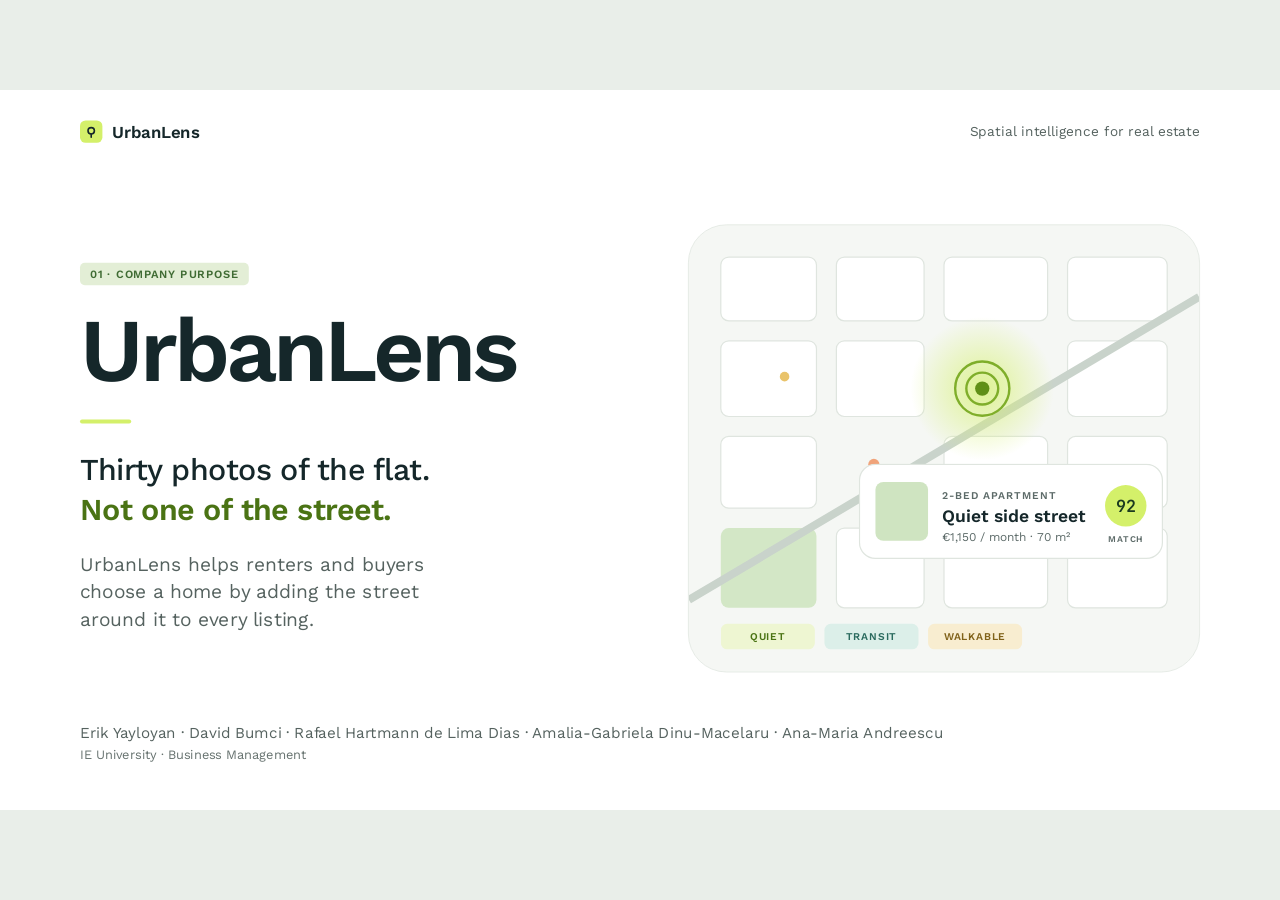
==== index.html @ 5e342815 "Deck: closing sequence with the live app, talk progress bar" ====
<!doctype html>
<html lang="en">
<head>
  <meta charset="utf-8">
  <meta name="viewport" content="width=device-width, initial-scale=1">
  <title>UrbanLens · Pitch</title>
  <link rel="icon" href="data:image/svg+xml,%3Csvg xmlns='http://www.w3.org/2000/svg' viewBox='0 0 32 32'%3E%3Crect width='32' height='32' rx='8' fill='%23d4f06a'/%3E%3Ccircle cx='16' cy='14' r='6' fill='none' stroke='%2315272a' stroke-width='3'/%3E%3Cpath d='M16 20v6' stroke='%2315272a' stroke-width='3' stroke-linecap='round'/%3E%3C/svg%3E">
  <script type="module" crossorigin src="./assets/index-aOFlEv3Q.js"></script>
  <link rel="stylesheet" crossorigin href="./assets/index-DGzycLU5.css">
</head>
<body>
<main class="viewport">
<div class="stage" id="stage">
  <div class="chrome top"><span class="brand"><span class="brand-mark"><svg viewBox="0 0 16 16"><circle cx="8" cy="7" r="4" fill="none" stroke="#15272a" stroke-width="2"/><path d="M8 11v4" stroke="#15272a" stroke-width="2" stroke-linecap="round"/></svg></span>UrbanLens</span><span>Spatial intelligence for real estate</span></div>
  <div class="chrome bottom"><span>UrbanLens · Find the home. Master the neighbourhood.</span><span class="chrome-right"><span id="talk-clock"></span><span id="slide-count"></span></span></div>
  <div class="talk-bar" aria-hidden="true"><i class="talk-fill"></i><i class="talk-plan"></i></div>

<section class="slide s-cover" data-title="Cover and hook" data-speaker="DAVID" data-seconds="20" data-notes="DAVID: When you look for a flat in Madrid, you see thirty photos of the living room. You see the square metres and the price. What you don't see is the street: the bar downstairs that's open until three, the avenue under your bedroom window, the ten-minute walk to a metro that the listing calls 'well connected'. You find out after you sign. We're UrbanLens: we help renters and buyers choose a home by adding the street around it to every listing.">
  <div>
    <span class="tag reveal">01 · Company purpose</span>
    <h1 class="reveal">UrbanLens</h1>
    <div class="bar reveal"></div>
    <p class="hook reveal">Thirty photos of the flat.<br><b>Not one of the street.</b></p>
    <p class="purpose reveal">UrbanLens helps renters and buyers choose a home by adding the street around it to every listing.</p>
  </div>
  <figure class="cover-art reveal" aria-label="Illustration: a map with a matched flat">
    <svg viewBox="0 0 640 560">
      <defs><radialGradient id="glow"><stop offset="0" stop-color="#d4f06a" stop-opacity=".7"/><stop offset="1" stop-color="#d4f06a" stop-opacity="0"/></radialGradient></defs>
      <g fill="#ffffff" stroke="#dfe5df" stroke-width="1.5">
        <rect x="40" y="40" width="120" height="80" rx="10"/><rect x="185" y="40" width="110" height="80" rx="10"/><rect x="320" y="40" width="130" height="80" rx="10"/><rect x="475" y="40" width="125" height="80" rx="10"/>
        <rect x="40" y="145" width="120" height="95" rx="10"/><rect x="185" y="145" width="110" height="95" rx="10"/><rect x="475" y="145" width="125" height="95" rx="10"/>
        <rect x="40" y="265" width="120" height="90" rx="10"/><rect x="320" y="265" width="130" height="90" rx="10"/><rect x="475" y="265" width="125" height="90" rx="10"/>
        <rect x="185" y="380" width="110" height="100" rx="10"/><rect x="320" y="380" width="130" height="100" rx="10"/><rect x="475" y="380" width="125" height="100" rx="10"/>
      </g>
      <rect x="40" y="380" width="120" height="100" rx="10" fill="#d3e7c6"/>
      <path d="M0 470 L640 90" stroke="#c9d3cb" stroke-width="10"/>
      <circle cx="368" cy="205" r="90" fill="url(#glow)"/>
      <circle cx="368" cy="205" r="34" fill="none" stroke="#7fae2a" stroke-width="3"/>
      <circle cx="368" cy="205" r="20" fill="none" stroke="#7fae2a" stroke-width="3"/>
      <circle cx="368" cy="205" r="9" fill="#5f8f17"/>
      <circle cx="232" cy="300" r="7" fill="#f0a37a"/><circle cx="560" cy="330" r="7" fill="#69b3a5"/><circle cx="120" cy="190" r="6" fill="#e9c36a"/>
      <g transform="translate(214 300)">
        <rect width="380" height="118" rx="20" fill="#ffffff" stroke="#dfe5df" stroke-width="1.5"/>
        <rect x="20" y="22" width="66" height="74" rx="10" fill="#cfe4c1"/>
        <text x="104" y="44" font-size="13" font-weight="600" letter-spacing="1.2" fill="#5d6b69" font-family="Work Sans">2-BED APARTMENT</text>
        <text x="104" y="72" font-size="22" font-weight="600" fill="#15272a" font-family="Work Sans">Quiet side street</text>
        <text x="104" y="96" font-size="15" fill="#5d6b69" font-family="Work Sans">€1,150 / month · 70 m²</text>
        <circle cx="334" cy="52" r="26" fill="#d4f06a"/><text x="334" y="60" text-anchor="middle" font-size="21" font-weight="700" fill="#1b3a1f" font-family="JetBrains Mono">92</text>
        <text x="334" y="98" text-anchor="middle" font-size="11" font-weight="600" letter-spacing="1" fill="#5d6b69" font-family="Work Sans">MATCH</text>
      </g>
      <g font-family="Work Sans" font-size="13" font-weight="600" letter-spacing="1">
        <rect x="40" y="500" width="118" height="32" rx="8" fill="#eef6d2"/><text x="99" y="521" text-anchor="middle" fill="#4a7314">QUIET</text>
        <rect x="170" y="500" width="118" height="32" rx="8" fill="#dcefe9"/><text x="229" y="521" text-anchor="middle" fill="#2a6a5e">TRANSIT</text>
        <rect x="300" y="500" width="118" height="32" rx="8" fill="#f8edd0"/><text x="359" y="521" text-anchor="middle" fill="#80621a">WALKABLE</text>
      </g>
    </svg>
  </figure>
  <p class="team-line">Erik Yayloyan · David Bumci · Rafael Hartmann de Lima Dias · Amalia-Gabriela Dinu-Macelaru · Ana-Maria Andreescu<span>IE University · Business Management</span></p>
</section>

<section class="slide s-problem" data-title="Problem" data-speaker="AMALIA" data-seconds="40" data-notes="AMALIA: Portals like Idealista made the flat searchable: price, square metres, photos, floor plan. But the street around it is still a blind spot. How loud is it at night? How much traffic under the window? How does it feel walking home at eleven? How far is the metro really? Today people find out with ten open tabs, Google Maps, forums, or by going back at night. Most find out after they sign. And it is a real problem: almost one person in four in Spain says noise from neighbours or the street is a problem at home, well above the EU average.">
  <header>
    <p class="eyebrow">02 · Problem</p>
    <h2>Portals show the flat. Not the street.</h2>
  </header>
  <div class="split">
    <div class="listing-card reveal">
      <span class="tag">What the listing tells you</span>
      <ul class="ticks"><li>Price and square metres</li><li>Bedrooms and floor plan</li><li>Thirty photos of the inside</li></ul>
      <p class="foot">Easy to compare, flat by flat.</p>
    </div>
    <div class="listing-card unknown reveal">
      <span class="tag peach">What you find out after signing</span>
      <ul class="ticks"><li>How loud the street is at night</li><li>The traffic under your window</li><li>How it feels walking home late</li><li>The real walk to the metro</li></ul>
      <p class="foot">Today: ten open tabs, forums, and going back at night.</p>
    </div>
  </div>
  <p class="noise-strip reveal"><b>23.6%</b> of people in Spain say noise from neighbours or the street is a problem at home. EU average: 18.1%. <cite>Eurostat, 2023.</cite></p>
</section>

<section class="slide s-demo" data-title="Product demo" data-speaker="DAVID" data-seconds="60" data-notes="DAVID: Here's UrbanLens. Same search everyone does: Madrid, two bedrooms, under 1,200 euros. Five flats, same neighbourhood, almost the same price. On a normal portal, they look the same. Now I tell it what matters to me. [Press 1, Quiet street.] The noise map appears: the flat above the avenue drops to the bottom, the side street goes up. [Press 3, Near the metro.] Now I also want the metro: the rings show a short walk to each station, and the courtyard flat next to the metro takes first place. Every person gets a different top flat, because every person lives differently. [Press R to reset if asked again.] These are sample flats to show the idea; the real version uses each city's open data. Who is it for? A student arriving from abroad who can't visit at night, a couple who wants quiet, a family who needs a school and a park nearby.">
  <header>
    <p class="eyebrow">03 · Solution</p>
    <h2>Same neighbourhood, same price. Very different nights.</h2>
    <p class="lede">A web app, and a layer on agency listings. Tell it what matters to you: the ranking and the map change with you.</p>
  </header>
  <div class="demo-app" aria-label="Interactive demo"></div>
  <p class="demo-note">Concept demo with sample flats. Keys 1 to 4: priorities · R: reset</p>
</section>

<section class="slide s-big" data-title="Why now" data-speaker="RAFAEL" data-seconds="35" data-notes="RAFAEL: Why now? Home search moved from newspaper ads to online portals around 2000; in 2020 portal maps started showing building data. The next step is the street. Because the data already exists, it's just not on the listing. Madrid publishes a noise map for every building facade and has more than 7,000 traffic sensors updating every five minutes. Barcelona has its own facade noise map. And it matters: in Madrid, one resident in ten lives above the legal night limit for traffic noise, and that goes from 1% in one district to almost 20% in another. Same city, very different nights. Meanwhile, rents keep going up, so a wrong choice costs more every year.">
  <header>
    <p class="eyebrow">04 · Why now</p>
    <h2>The cities already publish the data. Nobody puts it on the listing.</h2>
  </header>
  <div class="bignums" style="--cols:3">
    <div class="bignum reveal"><strong>7,360</strong><p>traffic sensors in Madrid, updated every 5 minutes. Both cities publish noise maps building by building.</p><cite>Madrid and Barcelona open data portals.</cite></div>
    <div class="bignum reveal"><strong>1% → 20%</strong><p>of residents above the legal night limit for traffic noise, depending on the Madrid district.</p><cite>Madrid strategic noise map 2021: Vicálvaro 1%, Arganzuela 19.6%.</cite></div>
    <div class="bignum reveal"><strong>+5.1%</strong><p>Madrid asking rents in one year, now €23.3 per m² a month.</p><cite>Idealista price index, Aug 2026, via Que.es.</cite></div>
  </div>
  <p class="history reveal"><span><b>2000</b> Classified ads move online: Idealista is born.</span><span><b>2020</b> Portal maps add building data from the land registry.</span><span class="now"><b>Today</b> Cities publish noise and traffic street by street.</span></p>
  <p class="closing-line reveal">Same city, very different nights. <b>And every wrong choice costs more.</b></p>
</section>

<section class="slide s-big" data-title="Who it's for" data-speaker="AMALIA" data-seconds="35" data-notes="AMALIA: Who is it for? Anyone choosing a street they don't know. In the Madrid and Barcelona regions, more than a million households rent. About 155,000 homes are bought there every year. And the people who need us most are newcomers: in 2024 the two cities gained about 121,000 people from abroad, and more than 74,000 foreign students study in the two regions. They can't go back at night to listen to the street. We start with them. [If asked: the rented homes are from the 2021 census; Barcelona's own 2024 survey says 43.6% of its households rent, so the census is the low end.]">
  <header>
    <p class="eyebrow">05 · Market size · the customer</p>
    <h2>Anyone choosing a street they don't know.</h2>
  </header>
  <div class="bignums" style="--cols:3">
    <div class="bignum reveal"><strong>1.05M</strong><p>households rent in the Madrid and Barcelona regions.</p><cite>INE, Census 2021. Our sum of the two provinces.</cite></div>
    <div class="bignum reveal"><strong>155,600</strong><p>homes bought there every year.</p><cite>INE, home sales 2025. Our sum of the two provinces.</cite></div>
    <div class="bignum reveal"><strong>+121,000</strong><p>people arrived from abroad in Madrid and Barcelona cities in 2024, net.</p><cite>INE, Migration statistics 2024.</cite></div>
  </div>
  <p class="closing-line reveal">First users: <b>newcomers and international students</b>, who can't visit the street at night.</p>
</section>

<section class="slide s-market" data-title="Market" data-speaker="ANA-MARIA" data-seconds="45" data-notes="ANA-MARIA: The market. In Spain, about 1.15 million households choose a home every year: around 714,000 purchases, plus about 440,000 new rentals by our estimate. Add the 60,000 real estate firms, and the total market is about 47 million euros a year. Our serviceable market is the Madrid and Barcelona regions, where the data is ready: about 16 million euros. Our year-three target is about one million euros, roughly 2% of the Spanish market. And the price: a Move Pass costs 9.99 once, less than 1% of one month's rent. [If asked how we got the rentals: Barcelona registers about 30,700 new rental contracts a year for 208,000 renting households, so about 15% of renters move each year; we apply that rate to Spain. Calculation on the backup slide.]">
  <header>
    <p class="eyebrow">05 · Market size</p>
    <h2>1.15 million households choose a home in Spain every year.</h2>
  </header>
  <div class="funnel">
    <div class="ring-card reveal"><span class="k tam">TAM · Spain</span><strong>€47M</strong><p>1.15M home choices a year at €9.99, plus 60,683 real estate firms at €49 a month.</p></div>
    <div class="ring-card reveal"><span class="k sam">SAM · Madrid + Barcelona</span><strong>€16M</strong><p>310,000 home choices a year and 21,000 firms, where the open data is ready.</p></div>
    <div class="ring-card reveal"><span class="k som">SOM · Year 3</span><strong>€1.07M</strong><p>Our plan: 40,000 passes, 900 agencies, 12 data clients. About 2% of TAM.</p></div>
  </div>
  <div class="price-strip reveal"><span>Move Pass <b>€9.99 once</b></span><span>Average new rent in Barcelona <b>€1,087 a month</b></span><span>Under <b>1% of one month's rent</b></span></div>
  <cite class="reveal">INE home sales 2025 and Census 2021; INE firms 2025 (upper bound: includes property managers); Barcelona Housing Observatory 2025. Rentals and all sizes: our estimate, see backup.</cite>
</section>

<section class="slide s-compete" data-title="Competition" data-speaker="ERIK" data-seconds="40" data-notes="ERIK: Who else does this? Spanish portals like Idealista and Fotocasa are excellent at listings, and Idealista made 346 million euros in revenue last year. But we found no Spanish portal that shows noise or safety for a listing. The closest company is Local Logic in Canada: it raised 19 million dollars to sell location scores to brokers, in North America only. Walk Score does walking and transit, in the US. So the idea is proven, investors pay for it, and nobody does it in Spain or for the renter directly. [If asked: 'Not found' means we searched in October 2026 and found no evidence. Before presenting, screenshot two or three live Idealista and Fotocasa listings to confirm.]">
  <header>
    <p class="eyebrow">06 · Competition</p>
    <h2>Proven abroad. Missing in Spain.</h2>
  </header>
  <div class="pos-card reveal">
    <span class="tag">Positioning</span>
    <h3>The street layer for Spanish home search.</h3>
    <p>Local Logic raised $19M to sell location scores in North America, business to business only. Nobody does it in Spain, or for the renter directly.</p>
    <cite>Local Logic Series B, Aug 2023.</cite>
  </div>
  <div class="reveal"><table class="cmp">
    <thead><tr><th></th><th>Idealista · Fotocasa</th><th>Local Logic</th><th>Walk Score</th><th>UrbanLens</th></tr></thead>
    <tbody>
      <tr><td>Listings in Spain</td><td class="yes">Yes</td><td class="no">No</td><td class="no">No</td><td class="part">Via partners</td></tr>
      <tr><td>Location score per listing</td><td class="no">Not found</td><td class="yes">US · Canada</td><td class="part">Walk, transit · US</td><td class="yes">Yes</td></tr>
      <tr><td>Noise maps and safety data</td><td class="no">Not found</td><td class="no">Not found</td><td class="no">No</td><td class="yes">Yes · safety by district</td></tr>
      <tr><td>Who pays</td><td>Agencies, sellers</td><td>Brokers, portals</td><td>Redfin (owner)</td><td>Renters, agencies, data</td></tr>
      <tr class="us"><td>Your own priorities</td><td class="no">Not found</td><td class="no">Not found</td><td class="no">No</td><td class="yes">Yes</td></tr>
    </tbody>
  </table><cite>“Not found”: we searched in Oct 2026 and found no evidence. Walk Score: owned by Redfin since 2014.</cite></div>
</section>

<section class="slide s-moat" data-title="Why it's hard to copy" data-speaker="ERIK" data-seconds="35" data-notes="ERIK: The obvious question: why can't Idealista just add this? Three reasons it's harder than it looks. One, the data work: every city publishes in a different format, at a different level, with different dates. Cleaning it into one comparable map is slow, boring work, and that is exactly what we do. Two, the score learns: every flat a user saves or rejects tells us which streets people really prefer, and a new competitor starts with none of that. Three, if a portal wants it, we'd rather be the layer they license than the feature they copy. Integration is part of our plan, not a threat.">
  <header>
    <p class="eyebrow">06 · Competition · our advantage</p>
    <h2>The map is easy to draw. The data behind it is not.</h2>
  </header>
  <div class="moat">
    <div class="reveal"><span class="num">01</span><h3>The data work</h3><p>Each city publishes in its own format, scale and date. We turn it into one comparable street map, and keep it up to date.</p></div>
    <div class="reveal"><span class="num">02</span><h3>A score that learns</h3><p>Every flat a user saves or rejects shows which streets people really prefer. A newcomer starts from zero.</p></div>
    <div class="reveal"><span class="num">03</span><h3>Partner, not feature</h3><p>Portals and agencies can license the layer instead of building it. Integration is part of the plan.</p></div>
  </div>
</section>

<section class="slide s-how" data-title="How the score works" data-speaker="RAFAEL" data-seconds="50" data-notes="RAFAEL: How does the score work? Four steps. One: we collect public data the cities already publish: noise maps, traffic counts, transit stops, safety statistics. Two: we clean it and put everything on the same map, street by street. Three: each signal becomes a score from 0 to 100, compared with the rest of the city. Four: your priorities set the weights. If quiet matters most to you, noise counts three times more. One honest limit: safety data in Spain is mostly published by district, not by street, so we show it at that level and say so on the screen.">
  <header>
    <p class="eyebrow">07 · Product · how the score works</p>
    <h2>Public data in, one personal score out.</h2>
  </header>
  <div class="pipeline">
    <div class="step reveal"><span class="n">01 · Collect</span><h3>City open data</h3><p>Noise maps, traffic counts, transit stops, safety statistics, shops and parks.</p></div>
    <div class="step reveal"><span class="n">02 · Clean</span><h3>One map</h3><p>Every source placed on the same street grid, with its date and coverage.</p></div>
    <div class="step reveal"><span class="n">03 · Score</span><h3>0 to 100 per signal</h3><p>Each street compared with the rest of the city: quiet, safe, transit, walkable.</p></div>
    <div class="step reveal"><span class="n">04 · Match</span><h3>Your weights</h3><p>Your priorities count three times more. Same flat, different score for different people.</p></div>
  </div>
  <p class="honest reveal">Honest limit: Spanish safety data is mostly published by district, not by street. We show it at that level, and every layer shows its source and date.</p>
</section>

<section class="slide s-roadmap" data-title="Product line-up and roadmap" data-speaker="ERIK" data-seconds="35" data-notes="ERIK: What we sell, and when. Free search with a basic score for everyone. The Move Pass for people who want every layer. A badge and report for agencies, and data dashboards for institutions. We start with a web app in Madrid and Barcelona; the mobile app and the ten largest Spanish cities come in year two; Lisbon and Milan in year three. Our intellectual property is the city data pipeline and the scoring method, which we keep as trade secrets. We are not claiming a patent.">
  <header>
    <p class="eyebrow">07 · Product · line-up and roadmap</p>
    <h2>Web app first. Mobile after the pilot.</h2>
  </header>
  <div class="lineup">
    <div class="reveal"><span class="tag">Free</span><h3>Search + basic score</h3></div>
    <div class="reveal"><span class="tag">Move Pass</span><h3>Every layer, alerts, street report</h3></div>
    <div class="reveal"><span class="tag teal">Agencies</span><h3>Street badge + client report</h3></div>
    <div class="reveal"><span class="tag peach">Institutions</span><h3>Demand data dashboards</h3></div>
  </div>
  <div class="milestones roadmap">
    <div class="milestone reveal"><span class="yr" style="background:var(--lime)">Y1</span><div><b>Web app · Madrid and Barcelona</b><span>Pilot with students, newcomers and 30 agencies.</span></div></div>
    <div class="milestone reveal"><span class="yr" style="background:var(--teal)">Y2</span><div><b>Mobile app · 10 largest Spanish cities</b><span>Same data pipeline, new city connectors.</span></div></div>
    <div class="milestone reveal"><span class="yr" style="background:var(--peach)">Y3</span><div><b>Lisbon and Milan</b><span>First cities outside Spain.</span></div></div>
  </div>
  <p class="honest reveal">Intellectual property: the city data pipeline and the scoring method, kept as trade secrets. No patent claimed.</p>
</section>

<section class="slide s-model" data-title="Business model" data-speaker="ANA-MARIA" data-seconds="45" data-notes="ANA-MARIA: How we make money: three paths on one data foundation. Renters and buyers use the app for free; the Move Pass, 9.99 once, unlocks every layer, alerts and a street report for three months. Agencies pay 49 euros a month to show our street badge on their listings: it helps them sell the area, and it's small next to what they already pay portals. And planners, retailers or insurers can license anonymous data on where people want to live. These prices are our hypotheses: we test them in the pilot. We sell directly online, through universities and expat services, and through agency partnerships. If an agency stays two years, it is worth about 1,200 euros to us. To be clear: no customer is signed yet. [Stakeholders if asked: users, agencies, the cities that publish the data, portals as possible partners, and data buyers.]">
  <header>
    <p class="eyebrow">08 · Business model</p>
    <h2>Free for users. Three ways to pay.</h2>
  </header>
  <div class="streams">
    <div class="stream reveal"><span class="tag">Renters and buyers</span><div class="price">€9.99 <small>once</small></div><p>Move Pass: every layer, alerts and a street report for 90 days. The basic score stays free.</p><div class="ref">Under 1% of one month's rent (Barcelona average €1,087).</div></div>
    <div class="stream reveal"><span class="tag teal">Estate agencies</span><div class="price">€49 <small>a month</small></div><p>Street badge on their listings and a shareable neighbourhood report for clients.</p><div class="ref">Small next to portal plans, estimated at €200 to €500 a month.</div></div>
    <div class="stream reveal"><span class="tag peach">Planners · retail · insurers</span><div class="price">€12k <small>a year</small></div><p>Anonymous, aggregated data on which streets people search for and avoid.</p><div class="ref">Local Logic built a $19M company on business clients.</div></div>
  </div>
  <div class="facts3 reveal">
    <div><span>Sales and distribution</span><p>Direct online · universities and expat services · agency partnerships</p></div>
    <div><span>Average account <i class="label-est">estimate</i></span><p>Agency: €49 × 24 months ≈ <b>€1,176</b> lifetime value</p></div>
    <div><span>Customers today</span><p>None signed yet. Pilot conversations start in year 1.</p></div>
  </div>
  <cite class="reveal">Prices are hypotheses to test in the pilot. Portal plans: industry estimate, Idealista does not publish prices. Rental agency fees are paid by the landlord since the 2023 Housing Law.</cite>
</section>

<section class="slide s-team" data-title="Team" data-speaker="AMALIA" data-seconds="20" data-notes="AMALIA: We're five, and each of us owns one part of the product: technology, product, data, user research and growth. Big decisions we take together.">
  <header>
    <p class="eyebrow">09 · Team</p>
    <h2>Five people. One part each.</h2>
  </header>
  <div class="team">
    <div class="person reveal"><span class="avatar" style="background:#d9eee9">EY</span><span class="role">Technology</span><b>Erik Yayloyan</b><p>Architecture, platform and data integrations.</p></div>
    <div class="person reveal"><span class="avatar" style="background:#e3eed6">DB</span><span class="role">Product</span><b>David Bumci</b><p>Product priorities, search and listing features.</p></div>
    <div class="person reveal"><span class="avatar" style="background:#fbe4d8">RH</span><span class="role">Data &amp; maps</span><b>Rafael Hartmann de Lima Dias</b><p>Map layers, data quality and the match score.</p></div>
    <div class="person reveal"><span class="avatar" style="background:#f8edd0">AD</span><span class="role">User research</span><b>Amalia-Gabriela Dinu-Macelaru</b><p>Renter interviews, search filters and testing.</p></div>
    <div class="person reveal"><span class="avatar" style="background:#e7e3f6">AA</span><span class="role">Growth</span><b>Ana-Maria Andreescu</b><p>Launch, agencies, universities and expat partners.</p></div>
  </div>
</section>

<section class="slide s-plan" data-title="Financials and ask" data-speaker="RAFAEL" data-seconds="45" data-notes="RAFAEL: The financials. Every number here is our plan, not a result. We lose money for two years and get close to break-even in year three, at about one million euros of revenue. To start, we're raising 300,000 euros: that covers the pilot year and most of year two, about 22 months. Cash goes below zero at the end of year two, so we raise a seed round during year two, once the pilot shows people use the score and agencies pay. Half the money goes to the product and the data, 30% to the pilot. [If asked about costs: founders unpaid in year one, one contract developer, data and hosting, pilot marketing, legal and GDPR. Backup slide.]">
  <header>
    <p class="eyebrow">10 · Financials</p>
    <h2>Close to break-even in year 3.</h2>
  </header>
  <table class="fin reveal">
    <thead><tr><th>Our plan <span class="label-est">estimate</span></th><th>Year 1</th><th>Year 2</th><th>Year 3</th></tr></thead>
    <tbody>
      <tr><td>Monthly users</td><td>50k</td><td>250k</td><td>600k</td></tr>
      <tr><td>Revenue</td><td>€41k</td><td>€386k</td><td>€1.07M</td></tr>
      <tr><td>Costs</td><td>€150k</td><td>€600k</td><td>€1.1M</td></tr>
      <tr class="total"><td>Net (P&amp;L)</td><td>−€109k</td><td>−€214k</td><td>−€27k</td></tr>
      <tr><td>Cash at year end</td><td>€191k</td><td class="neg">−€23k</td><td class="neg">−€50k</td></tr>
    </tbody>
  </table>
  <div class="funds reveal">
    <p class="funds-title">Use of the €300k</p>
    <div class="fund"><span>Product and data</span><i style="--w:.5"></i><b>50%</b></div>
    <div class="fund"><span>Pilot with universities and agencies</span><i style="--w:.3"></i><b>30%</b></div>
    <div class="fund"><span>Legal and operations</span><i style="--w:.1"></i><b>10%</b></div>
    <div class="fund"><span>Buffer</span><i style="--w:.1"></i><b>10%</b></div>
  </div>
  <div class="ask reveal"><strong>€300k</strong><p><b>Pre-seed: about 22 months of runway at plan.</b> We raise the seed round around month 15 to 18, once the pilot proves usage and agency payments, before cash runs out late in year 2.</p></div>
</section>

<section class="slide s-close" data-title="Close" data-speaker="DAVID" data-seconds="20" data-notes="DAVID: Today, people choose a flat by asking: where is it, and how much? We want them to ask: where do I actually want to live? UrbanLens: find the home, master the neighbourhood. One question for you: when you last moved, would you have paid ten euros to know the street before you signed? Thank you. [Next slide: the closing sequence plays the app on a loop with a QR code for the questions.]">
  <div>
    <p class="eyebrow reveal">UrbanLens · Find the home. Master the neighbourhood.</p>
    <h2 class="reveal">From “where is the flat?” to <span>“where do I want to live?”</span></h2>
    <p class="question reveal">Our question for you: the last time you moved, <b>would you have paid €10 to know the street before you signed?</b></p>
  </div>
</section>

<section class="slide s-app s-closing" data-title="Closing: the app, live" data-speaker="ALL" data-seconds="0" data-notes="Closing sequence. Leave this slide on during the questions: the phone plays the app tour on a loop and the QR code lets the room try it. Tap the phone to take control. Backup slides follow (arrow right) if a question needs them.">
  <div class="app-copy">
    <p class="eyebrow">Thank you</p>
    <h2>Questions? Try it while we talk.</h2>
    <ol class="app-steps">
      <li data-step="0"><b>Search</b><span>Same filters as any portal.</span></li>
      <li data-step="1"><b>How you live</b><span>A profile or your own priorities.</span></li>
      <li data-step="2"><b>Your ranking</b><span>Map and list re-rank as you choose.</span></li>
      <li data-step="3"><b>Street report</b><span>Noise, safety, metro, shops, with sources.</span></li>
      <li data-step="4"><b>Move Pass</b><span>Every layer, €9.99 once.</span></li>
    </ol>
  </div>
  <div class="app-device" aria-label="UrbanLens app in a phone browser">
    <div class="app-bar"><svg class="app-lock" width="12" height="12" viewBox="0 0 24 24" aria-hidden="true"><rect x="5" y="10" width="14" height="11" rx="2" fill="#3d4b49"/><path d="M8 10V7a4 4 0 0 1 8 0v3" stroke="#3d4b49" stroke-width="2.4" fill="none"/></svg>rafh685.github.io/urbanlens-pitch/app</div>
    <iframe class="app-frame" title="UrbanLens app" src="./app/?embed" loading="eager"></iframe>
    <div class="app-tabs"><span></span></div>
  </div>
  <aside class="try-card">
    <svg class="qr" viewBox="0 0 33 33" shape-rendering="crispEdges" aria-label="QR code to the UrbanLens app"><path d="M0 0h1v1h-1zM1 0h1v1h-1zM2 0h1v1h-1zM3 0h1v1h-1zM4 0h1v1h-1zM5 0h1v1h-1zM6 0h1v1h-1zM8 0h1v1h-1zM9 0h1v1h-1zM10 0h1v1h-1zM11 0h1v1h-1zM14 0h1v1h-1zM15 0h1v1h-1zM16 0h1v1h-1zM17 0h1v1h-1zM18 0h1v1h-1zM22 0h1v1h-1zM23 0h1v1h-1zM24 0h1v1h-1zM26 0h1v1h-1zM27 0h1v1h-1zM28 0h1v1h-1zM29 0h1v1h-1zM30 0h1v1h-1zM31 0h1v1h-1zM32 0h1v1h-1zM0 1h1v1h-1zM6 1h1v1h-1zM17 1h1v1h-1zM19 1h1v1h-1zM24 1h1v1h-1zM26 1h1v1h-1zM32 1h1v1h-1zM0 2h1v1h-1zM2 2h1v1h-1zM3 2h1v1h-1zM4 2h1v1h-1zM6 2h1v1h-1zM10 2h1v1h-1zM11 2h1v1h-1zM13 2h1v1h-1zM16 2h1v1h-1zM20 2h1v1h-1zM21 2h1v1h-1zM22 2h1v1h-1zM24 2h1v1h-1zM26 2h1v1h-1zM28 2h1v1h-1zM29 2h1v1h-1zM30 2h1v1h-1zM32 2h1v1h-1zM0 3h1v1h-1zM2 3h1v1h-1zM3 3h1v1h-1zM4 3h1v1h-1zM6 3h1v1h-1zM8 3h1v1h-1zM9 3h1v1h-1zM12 3h1v1h-1zM14 3h1v1h-1zM15 3h1v1h-1zM17 3h1v1h-1zM18 3h1v1h-1zM20 3h1v1h-1zM22 3h1v1h-1zM23 3h1v1h-1zM24 3h1v1h-1zM26 3h1v1h-1zM28 3h1v1h-1zM29 3h1v1h-1zM30 3h1v1h-1zM32 3h1v1h-1zM0 4h1v1h-1zM2 4h1v1h-1zM3 4h1v1h-1zM4 4h1v1h-1zM6 4h1v1h-1zM8 4h1v1h-1zM9 4h1v1h-1zM13 4h1v1h-1zM14 4h1v1h-1zM18 4h1v1h-1zM19 4h1v1h-1zM20 4h1v1h-1zM21 4h1v1h-1zM23 4h1v1h-1zM26 4h1v1h-1zM28 4h1v1h-1zM29 4h1v1h-1zM30 4h1v1h-1zM32 4h1v1h-1zM0 5h1v1h-1zM6 5h1v1h-1zM8 5h1v1h-1zM9 5h1v1h-1zM11 5h1v1h-1zM13 5h1v1h-1zM14 5h1v1h-1zM16 5h1v1h-1zM17 5h1v1h-1zM18 5h1v1h-1zM19 5h1v1h-1zM24 5h1v1h-1zM26 5h1v1h-1zM32 5h1v1h-1zM0 6h1v1h-1zM1 6h1v1h-1zM2 6h1v1h-1zM3 6h1v1h-1zM4 6h1v1h-1zM5 6h1v1h-1zM6 6h1v1h-1zM8 6h1v1h-1zM10 6h1v1h-1zM12 6h1v1h-1zM14 6h1v1h-1zM16 6h1v1h-1zM18 6h1v1h-1zM20 6h1v1h-1zM22 6h1v1h-1zM24 6h1v1h-1zM26 6h1v1h-1zM27 6h1v1h-1zM28 6h1v1h-1zM29 6h1v1h-1zM30 6h1v1h-1zM31 6h1v1h-1zM32 6h1v1h-1zM8 7h1v1h-1zM9 7h1v1h-1zM10 7h1v1h-1zM12 7h1v1h-1zM14 7h1v1h-1zM15 7h1v1h-1zM16 7h1v1h-1zM17 7h1v1h-1zM21 7h1v1h-1zM22 7h1v1h-1zM23 7h1v1h-1zM0 8h1v1h-1zM4 8h1v1h-1zM6 8h1v1h-1zM7 8h1v1h-1zM8 8h1v1h-1zM9 8h1v1h-1zM12 8h1v1h-1zM17 8h1v1h-1zM18 8h1v1h-1zM19 8h1v1h-1zM21 8h1v1h-1zM25 8h1v1h-1zM26 8h1v1h-1zM27 8h1v1h-1zM28 8h1v1h-1zM29 8h1v1h-1zM32 8h1v1h-1zM0 9h1v1h-1zM4 9h1v1h-1zM5 9h1v1h-1zM7 9h1v1h-1zM12 9h1v1h-1zM13 9h1v1h-1zM14 9h1v1h-1zM15 9h1v1h-1zM16 9h1v1h-1zM18 9h1v1h-1zM21 9h1v1h-1zM22 9h1v1h-1zM23 9h1v1h-1zM24 9h1v1h-1zM25 9h1v1h-1zM29 9h1v1h-1zM30 9h1v1h-1zM31 9h1v1h-1zM2 10h1v1h-1zM3 10h1v1h-1zM5 10h1v1h-1zM6 10h1v1h-1zM8 10h1v1h-1zM10 10h1v1h-1zM15 10h1v1h-1zM16 10h1v1h-1zM17 10h1v1h-1zM23 10h1v1h-1zM25 10h1v1h-1zM29 10h1v1h-1zM31 10h1v1h-1zM1 11h1v1h-1zM2 11h1v1h-1zM4 11h1v1h-1zM5 11h1v1h-1zM7 11h1v1h-1zM10 11h1v1h-1zM14 11h1v1h-1zM16 11h1v1h-1zM17 11h1v1h-1zM18 11h1v1h-1zM21 11h1v1h-1zM23 11h1v1h-1zM31 11h1v1h-1zM1 12h1v1h-1zM2 12h1v1h-1zM5 12h1v1h-1zM6 12h1v1h-1zM7 12h1v1h-1zM8 12h1v1h-1zM10 12h1v1h-1zM11 12h1v1h-1zM13 12h1v1h-1zM14 12h1v1h-1zM18 12h1v1h-1zM20 12h1v1h-1zM23 12h1v1h-1zM26 12h1v1h-1zM27 12h1v1h-1zM28 12h1v1h-1zM29 12h1v1h-1zM32 12h1v1h-1zM0 13h1v1h-1zM1 13h1v1h-1zM3 13h1v1h-1zM8 13h1v1h-1zM9 13h1v1h-1zM11 13h1v1h-1zM16 13h1v1h-1zM17 13h1v1h-1zM19 13h1v1h-1zM23 13h1v1h-1zM25 13h1v1h-1zM27 13h1v1h-1zM29 13h1v1h-1zM4 14h1v1h-1zM6 14h1v1h-1zM10 14h1v1h-1zM11 14h1v1h-1zM13 14h1v1h-1zM16 14h1v1h-1zM18 14h1v1h-1zM19 14h1v1h-1zM21 14h1v1h-1zM23 14h1v1h-1zM24 14h1v1h-1zM25 14h1v1h-1zM26 14h1v1h-1zM28 14h1v1h-1zM29 14h1v1h-1zM30 14h1v1h-1zM31 14h1v1h-1zM1 15h1v1h-1zM2 15h1v1h-1zM8 15h1v1h-1zM9 15h1v1h-1zM10 15h1v1h-1zM11 15h1v1h-1zM13 15h1v1h-1zM14 15h1v1h-1zM17 15h1v1h-1zM19 15h1v1h-1zM20 15h1v1h-1zM21 15h1v1h-1zM23 15h1v1h-1zM25 15h1v1h-1zM26 15h1v1h-1zM27 15h1v1h-1zM0 16h1v1h-1zM5 16h1v1h-1zM6 16h1v1h-1zM8 16h1v1h-1zM11 16h1v1h-1zM13 16h1v1h-1zM14 16h1v1h-1zM15 16h1v1h-1zM16 16h1v1h-1zM17 16h1v1h-1zM20 16h1v1h-1zM21 16h1v1h-1zM24 16h1v1h-1zM26 16h1v1h-1zM28 16h1v1h-1zM29 16h1v1h-1zM31 16h1v1h-1zM0 17h1v1h-1zM4 17h1v1h-1zM5 17h1v1h-1zM7 17h1v1h-1zM10 17h1v1h-1zM11 17h1v1h-1zM15 17h1v1h-1zM16 17h1v1h-1zM17 17h1v1h-1zM18 17h1v1h-1zM21 17h1v1h-1zM23 17h1v1h-1zM29 17h1v1h-1zM30 17h1v1h-1zM31 17h1v1h-1zM3 18h1v1h-1zM6 18h1v1h-1zM7 18h1v1h-1zM11 18h1v1h-1zM12 18h1v1h-1zM13 18h1v1h-1zM14 18h1v1h-1zM15 18h1v1h-1zM18 18h1v1h-1zM23 18h1v1h-1zM27 18h1v1h-1zM29 18h1v1h-1zM31 18h1v1h-1zM0 19h1v1h-1zM3 19h1v1h-1zM4 19h1v1h-1zM5 19h1v1h-1zM8 19h1v1h-1zM9 19h1v1h-1zM11 19h1v1h-1zM13 19h1v1h-1zM14 19h1v1h-1zM15 19h1v1h-1zM20 19h1v1h-1zM22 19h1v1h-1zM24 19h1v1h-1zM25 19h1v1h-1zM26 19h1v1h-1zM27 19h1v1h-1zM1 20h1v1h-1zM3 20h1v1h-1zM4 20h1v1h-1zM5 20h1v1h-1zM6 20h1v1h-1zM7 20h1v1h-1zM8 20h1v1h-1zM11 20h1v1h-1zM12 20h1v1h-1zM13 20h1v1h-1zM16 20h1v1h-1zM19 20h1v1h-1zM22 20h1v1h-1zM24 20h1v1h-1zM26 20h1v1h-1zM28 20h1v1h-1zM29 20h1v1h-1zM0 21h1v1h-1zM8 21h1v1h-1zM9 21h1v1h-1zM10 21h1v1h-1zM14 21h1v1h-1zM17 21h1v1h-1zM18 21h1v1h-1zM19 21h1v1h-1zM20 21h1v1h-1zM21 21h1v1h-1zM23 21h1v1h-1zM25 21h1v1h-1zM27 21h1v1h-1zM30 21h1v1h-1zM31 21h1v1h-1zM2 22h1v1h-1zM4 22h1v1h-1zM5 22h1v1h-1zM6 22h1v1h-1zM7 22h1v1h-1zM8 22h1v1h-1zM9 22h1v1h-1zM15 22h1v1h-1zM17 22h1v1h-1zM20 22h1v1h-1zM23 22h1v1h-1zM24 22h1v1h-1zM27 22h1v1h-1zM28 22h1v1h-1zM30 22h1v1h-1zM31 22h1v1h-1zM2 23h1v1h-1zM4 23h1v1h-1zM5 23h1v1h-1zM7 23h1v1h-1zM8 23h1v1h-1zM10 23h1v1h-1zM13 23h1v1h-1zM15 23h1v1h-1zM16 23h1v1h-1zM17 23h1v1h-1zM18 23h1v1h-1zM21 23h1v1h-1zM22 23h1v1h-1zM24 23h1v1h-1zM26 23h1v1h-1zM27 23h1v1h-1zM28 23h1v1h-1zM29 23h1v1h-1zM32 23h1v1h-1zM0 24h1v1h-1zM1 24h1v1h-1zM2 24h1v1h-1zM3 24h1v1h-1zM4 24h1v1h-1zM6 24h1v1h-1zM7 24h1v1h-1zM8 24h1v1h-1zM12 24h1v1h-1zM13 24h1v1h-1zM16 24h1v1h-1zM17 24h1v1h-1zM19 24h1v1h-1zM21 24h1v1h-1zM22 24h1v1h-1zM23 24h1v1h-1zM24 24h1v1h-1zM25 24h1v1h-1zM26 24h1v1h-1zM27 24h1v1h-1zM28 24h1v1h-1zM8 25h1v1h-1zM10 25h1v1h-1zM11 25h1v1h-1zM12 25h1v1h-1zM13 25h1v1h-1zM14 25h1v1h-1zM15 25h1v1h-1zM16 25h1v1h-1zM18 25h1v1h-1zM24 25h1v1h-1zM28 25h1v1h-1zM30 25h1v1h-1zM31 25h1v1h-1zM0 26h1v1h-1zM1 26h1v1h-1zM2 26h1v1h-1zM3 26h1v1h-1zM4 26h1v1h-1zM5 26h1v1h-1zM6 26h1v1h-1zM8 26h1v1h-1zM11 26h1v1h-1zM14 26h1v1h-1zM15 26h1v1h-1zM17 26h1v1h-1zM20 26h1v1h-1zM21 26h1v1h-1zM22 26h1v1h-1zM24 26h1v1h-1zM26 26h1v1h-1zM28 26h1v1h-1zM29 26h1v1h-1zM31 26h1v1h-1zM0 27h1v1h-1zM6 27h1v1h-1zM9 27h1v1h-1zM12 27h1v1h-1zM17 27h1v1h-1zM18 27h1v1h-1zM21 27h1v1h-1zM24 27h1v1h-1zM28 27h1v1h-1zM32 27h1v1h-1zM0 28h1v1h-1zM2 28h1v1h-1zM3 28h1v1h-1zM4 28h1v1h-1zM6 28h1v1h-1zM8 28h1v1h-1zM9 28h1v1h-1zM10 28h1v1h-1zM14 28h1v1h-1zM15 28h1v1h-1zM18 28h1v1h-1zM20 28h1v1h-1zM24 28h1v1h-1zM25 28h1v1h-1zM26 28h1v1h-1zM27 28h1v1h-1zM28 28h1v1h-1zM29 28h1v1h-1zM0 29h1v1h-1zM2 29h1v1h-1zM3 29h1v1h-1zM4 29h1v1h-1zM6 29h1v1h-1zM9 29h1v1h-1zM11 29h1v1h-1zM12 29h1v1h-1zM13 29h1v1h-1zM16 29h1v1h-1zM17 29h1v1h-1zM19 29h1v1h-1zM22 29h1v1h-1zM23 29h1v1h-1zM24 29h1v1h-1zM26 29h1v1h-1zM27 29h1v1h-1zM28 29h1v1h-1zM29 29h1v1h-1zM31 29h1v1h-1zM0 30h1v1h-1zM2 30h1v1h-1zM3 30h1v1h-1zM4 30h1v1h-1zM6 30h1v1h-1zM10 30h1v1h-1zM11 30h1v1h-1zM16 30h1v1h-1zM18 30h1v1h-1zM19 30h1v1h-1zM23 30h1v1h-1zM26 30h1v1h-1zM27 30h1v1h-1zM28 30h1v1h-1zM0 31h1v1h-1zM6 31h1v1h-1zM10 31h1v1h-1zM14 31h1v1h-1zM17 31h1v1h-1zM18 31h1v1h-1zM19 31h1v1h-1zM20 31h1v1h-1zM21 31h1v1h-1zM23 31h1v1h-1zM24 31h1v1h-1zM26 31h1v1h-1zM0 32h1v1h-1zM1 32h1v1h-1zM2 32h1v1h-1zM3 32h1v1h-1zM4 32h1v1h-1zM5 32h1v1h-1zM6 32h1v1h-1zM8 32h1v1h-1zM10 32h1v1h-1zM11 32h1v1h-1zM14 32h1v1h-1zM15 32h1v1h-1zM17 32h1v1h-1zM18 32h1v1h-1zM20 32h1v1h-1zM21 32h1v1h-1zM22 32h1v1h-1zM24 32h1v1h-1zM25 32h1v1h-1zM26 32h1v1h-1zM29 32h1v1h-1zM32 32h1v1h-1z" fill="#15272a"/></svg>
    <b>Try it now</b>
    <span>Scan with your phone camera. It runs in the browser.</span>
    <code>rafh685.github.io/urbanlens-pitch/app</code>
  </aside>
</section>

<section class="slide s-sources" data-backup data-title="Backup: how we sized the market" data-speaker="ANA-MARIA" data-notes="How we sized the market. The only official count of new rentals we found is Barcelona's: about 30,700 contracts a year for 208,000 renting households, so about 15% of renters move each year. We apply that rate everywhere; it's an estimate. Madrid does not publish its rental contracts. The firm count is an upper bound: it includes property managers.">
  <header><p class="eyebrow">Backup · Market sizing</p><h2>How we got €47M, €16M and €1.07M.</h2></header>
  <ul class="calc-list">
    <li><b>Rental moves</b><span>Barcelona: 30,693 new contracts a year ÷ 208,468 renting households = <b>14.7% move each year</b>. Applied to Spain (2,983,619 renting households) = 439,000; to Madrid + Barcelona regions (1,048,372) = 154,000. <span class="label-est">estimate</span></span></li>
    <li><b>Home choices</b><span>Spain: 439,000 rentals + 714,237 purchases = <b>1.15M a year</b>. Madrid + Barcelona regions: 154,000 + 155,650 = <b>310,000</b>.</span></li>
    <li><b>TAM €47M</b><span>1.15M × €9.99 = €11.5M, plus 60,683 real estate firms × €49 × 12 = €35.7M.</span></li>
    <li><b>SAM €16M</b><span>310,000 × €9.99 = €3.1M, plus 21,388 firms (Madrid region + Cataluña) × €588 = €12.6M.</span></li>
    <li><b>SOM €1.07M</b><span>Year-3 plan: 40,000 passes, 900 agencies, 12 data licences. About 2% of TAM, 7% of SAM.</span></li>
  </ul>
</section>

<section class="slide s-sources" data-backup data-title="Backup: the data and its limits" data-speaker="RAFAEL" data-notes="Which data we use, and the honest limits. Noise and traffic are excellent: building by building, and every five minutes for traffic. Safety is the weak one: the Interior Ministry stops at city level, Madrid publishes police data by district, Barcelona by police area. There is no street-level crime data in Spain, so we never pretend to have it.">
  <header><p class="eyebrow">Backup · Data</p><h2>What the cities publish, and what they don't.</h2></header>
  <div class="moat">
    <div><span class="num">Strong</span><h3>Noise and traffic</h3><p>Noise maps building by building in Madrid and Barcelona. 7,360 traffic sensors in Madrid, every 5 minutes. 31 noise stations.</p></div>
    <div><span class="num">Good</span><h3>Transit and services</h3><p>Bus timetables (EMT, TMB) and metro feeds as open data. Shops, parks and schools from open maps.</p></div>
    <div><span class="num">Limited</span><h3>Safety</h3><p>No street-level crime data in Spain. Madrid: police data by district. Barcelona: by police area. We show it at that level.</p></div>
  </div>
</section>

<section class="slide s-sources" data-backup data-title="Backup: sources" data-speaker="ANY" data-notes="Every number in the deck, with its source. Links are in RESEARCH.md.">
  <header><p class="eyebrow">Backup · Sources</p><h2>Every number, with its source.</h2></header>
  <ul class="src">
    <li><b>1.05M renting households</b> (Madrid 525,834 + Barcelona 522,538 provinces): INE, Census 2021, table 59523.</li>
    <li><b>155,600 home sales</b> (Madrid 81,822 + Barcelona 73,828, 2025) and 714,237 in Spain: INE home sales statistics.</li>
    <li><b>+121,000 net arrivals from abroad</b> (Madrid city 73,959 + Barcelona city 46,974, 2024): INE Migration statistics 2024.</li>
    <li><b>74,225 foreign students</b> enrolled in Madrid and Cataluña, 2022-23 (excl. Erasmus): Ministry of Science and Universities.</li>
    <li><b>23.6% noise problem</b> (EU 18.1%), 2023: Eurostat ilc_mddw01.</li>
    <li><b>1% to 19.6% above the night limit</b> by Madrid district; 10.2% city-wide: Madrid strategic noise map 2021 (CEDEX).</li>
    <li><b>7,360 traffic sensors</b>, updated every 5 minutes: Madrid open data portal.</li>
    <li><b>€23.3 per m², +5.1%</b>: Idealista price index, Aug 2026, reported by Que.es.</li>
    <li><b>€1,087 average new rent, 30,693 new contracts a year</b>: Barcelona Housing Observatory (Incasòl deposits), Oct 2025. Yearly total: our sum of 4 quarters.</li>
    <li><b>60,683 real estate firms</b> (Madrid region 11,640, Cataluña 9,748), 2025: INE, table 73020. Includes property managers.</li>
    <li><b>Idealista €346M revenue</b>, 2025: Online Marketplaces (trade press).</li>
    <li><b>Local Logic $19M raised</b>, B2B in US and Canada: RISMedia, Aug 2023.</li>
    <li><b>Portal plans €200 to €500 a month</b>: industry estimate; Idealista does not publish prices.</li>
    <li><b>Landlord pays agency fees in rentals</b>: Housing Law 12/2023; Consumer Affairs notice, Feb 2024.</li>
  </ul>
</section>

<section class="slide s-sources" data-backup data-title="Backup: year 1 costs" data-speaker="RAFAEL" data-notes="Year-one costs, all estimates: the founders are unpaid; one contract developer 60k; data, hosting and map services 25k; pilot marketing with universities and agencies 45k; legal, GDPR and company setup 20k. Total 150k.">
  <header><p class="eyebrow">Backup · Year 1 costs <span class="label-est">estimate</span></p><h2>€150k for the pilot year.</h2></header>
  <table class="fin">
    <tbody>
      <tr><td>Founders</td><td>€0 (unpaid in year 1)</td></tr>
      <tr><td>One contract developer</td><td>€60k</td></tr>
      <tr><td>Data, hosting and map services</td><td>€25k</td></tr>
      <tr><td>Pilot marketing: universities, expat services, agencies</td><td>€45k</td></tr>
      <tr><td>Legal, GDPR, company setup</td><td>€20k</td></tr>
      <tr class="total"><td>Total</td><td>€150k</td></tr>
    </tbody>
  </table>
</section>


</div>
</main>

<section class="presenter" id="presenter" hidden>
  <div class="p-top"><span class="p-timer" id="p-timer">0:00</span><span id="p-plan"></span><button id="p-reset">Reset timer (0)</button></div>
  <h2 id="p-title"></h2>
  <div class="p-speaker" id="p-speaker"></div>
  <div class="p-notes" id="p-notes"></div>
  <div class="p-next" id="p-next"></div>
  <div class="p-keys">Arrows or click: next / back · F full screen · 1 to 4 on the demo: priorities · R: reset demo · 0: reset timer</div>
</section>
</body>
</html>
---- assets/index-DGzycLU5.css ----
@font-face{font-family:Work Sans;font-style:normal;font-display:swap;font-weight:400;src:url(./work-sans-vietnamese-400-normal-BxGuknnG.woff2) format("woff2"),url(./work-sans-vietnamese-400-normal-DFZk_KN_.woff) format("woff");unicode-range:U+0102-0103,U+0110-0111,U+0128-0129,U+0168-0169,U+01A0-01A1,U+01AF-01B0,U+0300-0301,U+0303-0304,U+0308-0309,U+0323,U+0329,U+1EA0-1EF9,U+20AB}@font-face{font-family:Work Sans;font-style:normal;font-display:swap;font-weight:400;src:url(./work-sans-latin-ext-400-normal-zfQnhXzv.woff2) format("woff2"),url(./work-sans-latin-ext-400-normal-j7TZlk-s.woff) format("woff");unicode-range:U+0100-02BA,U+02BD-02C5,U+02C7-02CC,U+02CE-02D7,U+02DD-02FF,U+0304,U+0308,U+0329,U+1D00-1DBF,U+1E00-1E9F,U+1EF2-1EFF,U+2020,U+20A0-20AB,U+20AD-20C0,U+2113,U+2C60-2C7F,U+A720-A7FF}@font-face{font-family:Work Sans;font-style:normal;font-display:swap;font-weight:400;src:url(./work-sans-latin-400-normal-jUejSri3.woff2) format("woff2"),url(./work-sans-latin-400-normal-DE1_0GuN.woff) format("woff");unicode-range:U+0000-00FF,U+0131,U+0152-0153,U+02BB-02BC,U+02C6,U+02DA,U+02DC,U+0304,U+0308,U+0329,U+2000-206F,U+20AC,U+2122,U+2191,U+2193,U+2212,U+2215,U+FEFF,U+FFFD}@font-face{font-family:Work Sans;font-style:normal;font-display:swap;font-weight:500;src:url(./work-sans-vietnamese-500-normal-Czn2Xkog.woff2) format("woff2"),url(./work-sans-vietnamese-500-normal-90nhZfxs.woff) format("woff");unicode-range:U+0102-0103,U+0110-0111,U+0128-0129,U+0168-0169,U+01A0-01A1,U+01AF-01B0,U+0300-0301,U+0303-0304,U+0308-0309,U+0323,U+0329,U+1EA0-1EF9,U+20AB}@font-face{font-family:Work Sans;font-style:normal;font-display:swap;font-weight:500;src:url(./work-sans-latin-ext-500-normal-CAKEIVkc.woff2) format("woff2"),url(./work-sans-latin-ext-500-normal-CW9ss9Cz.woff) format("woff");unicode-range:U+0100-02BA,U+02BD-02C5,U+02C7-02CC,U+02CE-02D7,U+02DD-02FF,U+0304,U+0308,U+0329,U+1D00-1DBF,U+1E00-1E9F,U+1EF2-1EFF,U+2020,U+20A0-20AB,U+20AD-20C0,U+2113,U+2C60-2C7F,U+A720-A7FF}@font-face{font-family:Work Sans;font-style:normal;font-display:swap;font-weight:500;src:url(./work-sans-latin-500-normal-BKGnScDy.woff2) format("woff2"),url(./work-sans-latin-500-normal-BmdXWF6_.woff) format("woff");unicode-range:U+0000-00FF,U+0131,U+0152-0153,U+02BB-02BC,U+02C6,U+02DA,U+02DC,U+0304,U+0308,U+0329,U+2000-206F,U+20AC,U+2122,U+2191,U+2193,U+2212,U+2215,U+FEFF,U+FFFD}@font-face{font-family:Work Sans;font-style:normal;font-display:swap;font-weight:600;src:url(./work-sans-vietnamese-600-normal-DizFELYt.woff2) format("woff2"),url(./work-sans-vietnamese-600-normal-ue5fzGW6.woff) format("woff");unicode-range:U+0102-0103,U+0110-0111,U+0128-0129,U+0168-0169,U+01A0-01A1,U+01AF-01B0,U+0300-0301,U+0303-0304,U+0308-0309,U+0323,U+0329,U+1EA0-1EF9,U+20AB}@font-face{font-family:Work Sans;font-style:normal;font-display:swap;font-weight:600;src:url(./work-sans-latin-ext-600-normal-DNiHHggD.woff2) format("woff2"),url(./work-sans-latin-ext-600-normal-B1NFRnx8.woff) format("woff");unicode-range:U+0100-02BA,U+02BD-02C5,U+02C7-02CC,U+02CE-02D7,U+02DD-02FF,U+0304,U+0308,U+0329,U+1D00-1DBF,U+1E00-1E9F,U+1EF2-1EFF,U+2020,U+20A0-20AB,U+20AD-20C0,U+2113,U+2C60-2C7F,U+A720-A7FF}@font-face{font-family:Work Sans;font-style:normal;font-display:swap;font-weight:600;src:url(./work-sans-latin-600-normal-DB-2V89X.woff2) format("woff2"),url(./work-sans-latin-600-normal-Cg-NlmS7.woff) format("woff");unicode-range:U+0000-00FF,U+0131,U+0152-0153,U+02BB-02BC,U+02C6,U+02DA,U+02DC,U+0304,U+0308,U+0329,U+2000-206F,U+20AC,U+2122,U+2191,U+2193,U+2212,U+2215,U+FEFF,U+FFFD}@font-face{font-family:Work Sans;font-style:normal;font-display:swap;font-weight:700;src:url(./work-sans-vietnamese-700-normal-CqjC4WOy.woff2) format("woff2"),url(./work-sans-vietnamese-700-normal-BYAoORCv.woff) format("woff");unicode-range:U+0102-0103,U+0110-0111,U+0128-0129,U+0168-0169,U+01A0-01A1,U+01AF-01B0,U+0300-0301,U+0303-0304,U+0308-0309,U+0323,U+0329,U+1EA0-1EF9,U+20AB}@font-face{font-family:Work Sans;font-style:normal;font-display:swap;font-weight:700;src:url(./work-sans-latin-ext-700-normal-Bc0iTajH.woff2) format("woff2"),url(./work-sans-latin-ext-700-normal-BP8nCPzd.woff) format("woff");unicode-range:U+0100-02BA,U+02BD-02C5,U+02C7-02CC,U+02CE-02D7,U+02DD-02FF,U+0304,U+0308,U+0329,U+1D00-1DBF,U+1E00-1E9F,U+1EF2-1EFF,U+2020,U+20A0-20AB,U+20AD-20C0,U+2113,U+2C60-2C7F,U+A720-A7FF}@font-face{font-family:Work Sans;font-style:normal;font-display:swap;font-weight:700;src:url(./work-sans-latin-700-normal-CEeo_t6l.woff2) format("woff2"),url(./work-sans-latin-700-normal-mDs79oer.woff) format("woff");unicode-range:U+0000-00FF,U+0131,U+0152-0153,U+02BB-02BC,U+02C6,U+02DA,U+02DC,U+0304,U+0308,U+0329,U+2000-206F,U+20AC,U+2122,U+2191,U+2193,U+2212,U+2215,U+FEFF,U+FFFD}@font-face{font-family:JetBrains Mono;font-style:normal;font-display:swap;font-weight:400;src:url([data-uri]) format("woff2"),url([data-uri]) format("woff");unicode-range:U+0460-052F,U+1C80-1C8A,U+20B4,U+2DE0-2DFF,U+A640-A69F,U+FE2E-FE2F}@font-face{font-family:JetBrains Mono;font-style:normal;font-display:swap;font-weight:400;src:url(./jetbrains-mono-cyrillic-400-normal-BEIGL1Tu.woff2) format("woff2"),url(./jetbrains-mono-cyrillic-400-normal-ugxPyKxw.woff) format("woff");unicode-range:U+0301,U+0400-045F,U+0490-0491,U+04B0-04B1,U+2116}@font-face{font-family:JetBrains Mono;font-style:normal;font-display:swap;font-weight:400;src:url(./jetbrains-mono-greek-400-normal-C190GLew.woff2) format("woff2"),url(./jetbrains-mono-greek-400-normal-B9oWc5Lo.woff) format("woff");unicode-range:U+0370-0377,U+037A-037F,U+0384-038A,U+038C,U+038E-03A1,U+03A3-03FF}@font-face{font-family:JetBrains Mono;font-style:normal;font-display:swap;font-weight:400;src:url([data-uri]) format("woff2"),url(./jetbrains-mono-vietnamese-400-normal-CqNFfHCs.woff) format("woff");unicode-range:U+0102-0103,U+0110-0111,U+0128-0129,U+0168-0169,U+01A0-01A1,U+01AF-01B0,U+0300-0301,U+0303-0304,U+0308-0309,U+0323,U+0329,U+1EA0-1EF9,U+20AB}@font-face{font-family:JetBrains Mono;font-style:normal;font-display:swap;font-weight:400;src:url(./jetbrains-mono-latin-ext-400-normal-Bc8Ftmh3.woff2) format("woff2"),url(./jetbrains-mono-latin-ext-400-normal-fXTG6kC5.woff) format("woff");unicode-range:U+0100-02BA,U+02BD-02C5,U+02C7-02CC,U+02CE-02D7,U+02DD-02FF,U+0304,U+0308,U+0329,U+1D00-1DBF,U+1E00-1E9F,U+1EF2-1EFF,U+2020,U+20A0-20AB,U+20AD-20C0,U+2113,U+2C60-2C7F,U+A720-A7FF}@font-face{font-family:JetBrains Mono;font-style:normal;font-display:swap;font-weight:400;src:url(./jetbrains-mono-latin-400-normal-V6pRDFza.woff2) format("woff2"),url(./jetbrains-mono-latin-400-normal-6-qcROiO.woff) format("woff");unicode-range:U+0000-00FF,U+0131,U+0152-0153,U+02BB-02BC,U+02C6,U+02DA,U+02DC,U+0304,U+0308,U+0329,U+2000-206F,U+20AC,U+2122,U+2191,U+2193,U+2212,U+2215,U+FEFF,U+FFFD}@font-face{font-family:JetBrains Mono;font-style:normal;font-display:swap;font-weight:600;src:url([data-uri]) format("woff2"),url([data-uri]) format("woff");unicode-range:U+0460-052F,U+1C80-1C8A,U+20B4,U+2DE0-2DFF,U+A640-A69F,U+FE2E-FE2F}@font-face{font-family:JetBrains Mono;font-style:normal;font-display:swap;font-weight:600;src:url(./jetbrains-mono-cyrillic-600-normal-EVf6-Yzo.woff2) format("woff2"),url(./jetbrains-mono-cyrillic-600-normal-8K4wrrwR.woff) format("woff");unicode-range:U+0301,U+0400-045F,U+0490-0491,U+04B0-04B1,U+2116}@font-face{font-family:JetBrains Mono;font-style:normal;font-display:swap;font-weight:600;src:url(./jetbrains-mono-greek-600-normal-H7WoG9Et.woff2) format("woff2"),url(./jetbrains-mono-greek-600-normal-mc2nkWzM.woff) format("woff");unicode-range:U+0370-0377,U+037A-037F,U+0384-038A,U+038C,U+038E-03A1,U+03A3-03FF}@font-face{font-family:JetBrains Mono;font-style:normal;font-display:swap;font-weight:600;src:url([data-uri]) format("woff2"),url(./jetbrains-mono-vietnamese-600-normal-OWROknRo.woff) format("woff");unicode-range:U+0102-0103,U+0110-0111,U+0128-0129,U+0168-0169,U+01A0-01A1,U+01AF-01B0,U+0300-0301,U+0303-0304,U+0308-0309,U+0323,U+0329,U+1EA0-1EF9,U+20AB}@font-face{font-family:JetBrains Mono;font-style:normal;font-display:swap;font-weight:600;src:url(./jetbrains-mono-latin-ext-600-normal-BfB_LPfz.woff2) format("woff2"),url(./jetbrains-mono-latin-ext-600-normal-DObL3zCW.woff) format("woff");unicode-range:U+0100-02BA,U+02BD-02C5,U+02C7-02CC,U+02CE-02D7,U+02DD-02FF,U+0304,U+0308,U+0329,U+1D00-1DBF,U+1E00-1E9F,U+1EF2-1EFF,U+2020,U+20A0-20AB,U+20AD-20C0,U+2113,U+2C60-2C7F,U+A720-A7FF}@font-face{font-family:JetBrains Mono;font-style:normal;font-display:swap;font-weight:600;src:url(./jetbrains-mono-latin-600-normal-C8RAYTDA.woff2) format("woff2"),url(./jetbrains-mono-latin-600-normal-BfsvjouI.woff) format("woff");unicode-range:U+0000-00FF,U+0131,U+0152-0153,U+02BB-02BC,U+02C6,U+02DA,U+02DC,U+0304,U+0308,U+0329,U+2000-206F,U+20AC,U+2122,U+2191,U+2193,U+2212,U+2215,U+FEFF,U+FFFD}:root{--night: #15272a;--night-2: #1e3437;--night-line: #2e4a4d;--cream: #f3f1ea;--paper: #ffffff;--paper-line: #e2ded3;--lime: #d4f06a;--lime-ink: #1b3a1f;--teal: #69b3a5;--peach: #f0a37a;--sun: #e9c36a;--ink: #15272a;--muted: #55625f;--faint: #66726f;--on-night: #f3f5f1;--on-night-muted: #a9bab6;--font: "Work Sans", system-ui, sans-serif;--mono: "JetBrains Mono", ui-monospace, monospace;--ease: cubic-bezier(.22, 1, .36, 1)}*{box-sizing:border-box}html,body{margin:0;height:100%;background:#0d1a1c;font-family:var(--font);overflow:hidden;-webkit-font-smoothing:antialiased}button{font:inherit;color:inherit;cursor:pointer}[hidden]{display:none!important}h1,h2,h3,p,figure,ul{margin:0}ul{padding:0;list-style:none}.viewport{position:fixed;top:0;right:0;bottom:0;left:0;overflow:hidden}.stage{position:absolute;left:50%;top:50%;width:1600px;height:900px;margin:-450px 0 0 -800px;transform-origin:center;background:var(--cream);color:var(--ink);overflow:hidden}.slide{position:absolute;top:0;right:0;bottom:0;left:0;padding:96px 100px 100px;display:none;background:var(--cream);color:var(--ink)}.slide.dark{background:var(--night);color:var(--on-night)}.slide.is-active{display:grid;animation:enter .3s var(--ease) both}@keyframes enter{0%{opacity:.3}to{opacity:1}}.reveal{opacity:1}.slide.is-active .reveal{animation:rise .55s var(--ease) both;animation-delay:calc(var(--i, 0) * .12s + .15s)}@keyframes rise{0%{opacity:0;transform:translateY(12px)}to{opacity:1;transform:none}}.chrome{position:absolute;left:100px;right:100px;display:flex;justify-content:space-between;align-items:center;font-size:17px;pointer-events:none;z-index:3;color:var(--muted)}.chrome.top{top:38px}.chrome.bottom{bottom:34px;border-top:1px solid var(--paper-line);padding-top:16px}.on-dark .chrome{color:var(--on-night-muted)}.on-dark .chrome.bottom{border-color:var(--night-line)}.on-cover .chrome.bottom{visibility:hidden}.brand{display:flex;align-items:center;gap:12px;font-weight:600;font-size:21px;color:var(--ink);letter-spacing:-.01em}.on-dark .brand{color:var(--on-night)}.brand-mark{width:28px;height:28px;border-radius:7px;background:var(--lime);display:grid;place-items:center}.brand-mark svg{width:16px;height:16px}#slide-count{font-family:var(--mono);font-size:16px}.eyebrow{font-size:18px;font-weight:600;letter-spacing:.08em;text-transform:uppercase;color:#5d8a4f;margin-bottom:22px}.dark .eyebrow{color:var(--lime)}h1{font-size:112px;line-height:1;font-weight:600;letter-spacing:-.045em}h2{font-size:66px;line-height:1.06;font-weight:600;letter-spacing:-.04em;text-wrap:balance;max-width:26ch}h3{font-size:30px;line-height:1.2;font-weight:600;letter-spacing:-.02em}.lede{font-size:28px;line-height:1.45;color:var(--muted);margin-top:20px;max-width:54ch}.dark .lede{color:var(--on-night-muted)}cite{display:block;font-style:normal;font-size:15px;line-height:1.45;color:var(--faint);margin-top:10px}.dark cite{color:#8aa09b}.tag{display:inline-block;font-size:14px;font-weight:600;letter-spacing:.08em;text-transform:uppercase;padding:6px 12px;border-radius:6px;background:#e3eed6;color:#3f6b33}.tag.teal{background:#d9eee9;color:#2a6a5e}.tag.peach{background:#fbe4d8;color:#9a4e26}.tag.sun{background:#f8edd0;color:#80621a}.dark .tag{background:var(--night-2);color:var(--lime)}.label-est{font-family:var(--mono);font-size:13px;font-weight:600;color:#9a4e26;background:#fbe4d8;border-radius:4px;padding:2px 7px;vertical-align:4px;letter-spacing:.02em}.dark .label-est{background:#4a3328;color:#f6c3a6}.s-cover{grid-template-columns:1fr 640px;gap:60px;align-items:center}.s-cover h1{margin:26px 0 30px}.s-cover .bar{width:64px;height:5px;background:var(--lime);border-radius:3px;margin-bottom:34px}.hook{font-size:38px;line-height:1.3;font-weight:500;letter-spacing:-.02em;max-width:21ch}.hook b{color:var(--lime);font-weight:600}.team-line{position:absolute;left:100px;bottom:60px;font-size:19px;color:var(--on-night-muted)}.team-line span{display:block;font-size:16px;margin-top:6px;color:#7f9692}.cover-art{position:relative;height:560px;border-radius:48px;background:var(--night-2);overflow:hidden}.cover-art svg{width:100%;height:100%}.s-problem{grid-template-rows:auto 1fr;gap:50px}.split{display:grid;grid-template-columns:1fr 1fr;gap:36px}.listing-card{background:var(--paper);border:1px solid var(--paper-line);border-radius:28px;padding:36px 40px;display:grid;gap:22px;align-content:start}.listing-card.unknown{background:var(--night);color:var(--on-night);border-color:var(--night)}.listing-card h3{font-size:26px}.listing-card .ticks{display:grid;gap:14px;font-size:23px}.listing-card .ticks li{display:flex;gap:14px;align-items:center}.listing-card .ticks li:before{content:"";width:22px;height:22px;border-radius:50%;background:var(--lime);flex:none;box-shadow:inset 0 0 0 6px #b6d64e}.listing-card.unknown .ticks li:before{content:"?";display:grid;place-items:center;font:600 15px var(--mono);background:transparent;box-shadow:inset 0 0 0 2px var(--peach);color:var(--peach)}.listing-card .foot{font-size:18px;color:var(--muted);border-top:1px solid var(--paper-line);padding-top:18px}.listing-card.unknown .foot{color:var(--on-night-muted);border-color:var(--night-line)}.s-big{grid-template-rows:auto 1fr auto;gap:40px}.bignums{display:grid;grid-template-columns:repeat(var(--cols, 3),1fr);gap:48px;align-content:center;border-top:2px solid var(--paper-line);padding-top:34px}.dark .bignums{border-color:var(--night-line)}.bignum strong{display:block;font-size:88px;line-height:1;font-weight:600;letter-spacing:-.05em;font-variant-numeric:tabular-nums;color:var(--ink);white-space:nowrap}.dark .bignum strong{color:var(--lime)}.bignum p{font-size:23px;line-height:1.4;margin-top:16px;max-width:24ch}.closing-line{font-size:30px;font-weight:500;letter-spacing:-.01em}.closing-line b{background:linear-gradient(transparent 62%,#e5f5a6 62%);font-weight:600}.dark .closing-line b{background:none;color:var(--lime)}.s-demo{grid-template-rows:auto 1fr;gap:22px;padding-top:84px;padding-bottom:96px}.s-demo h2{font-size:50px;max-width:none}.s-demo .lede{font-size:22px;margin-top:8px;max-width:none}.demo-app{display:grid;grid-template-columns:1fr 600px;gap:36px;min-height:0;cursor:default}.demo-left{display:grid;grid-template-rows:auto auto 1fr;gap:16px;min-height:0}.demo-search{background:var(--paper);color:var(--ink);border-radius:16px;padding:16px 22px;font-size:21px;font-weight:500;display:flex;align-items:center;gap:12px}.demo-search:before{content:"";width:18px;height:18px;border-radius:50%;border:3px solid var(--muted);flex:none}.demo-prios{display:grid;grid-template-columns:repeat(4,1fr);gap:10px}.prio{display:grid;grid-template-columns:auto 1fr;grid-template-rows:auto auto;column-gap:10px;align-items:center;text-align:left;padding:12px 14px;border-radius:14px;border:1.5px solid var(--night-line);background:transparent;color:var(--on-night);transition:background .2s,border-color .2s,color .2s}.prio kbd{grid-row:span 2;font:600 14px var(--mono);width:26px;height:26px;border-radius:6px;display:grid;place-items:center;background:var(--night-2);color:var(--on-night-muted)}.prio span{font-size:17px;font-weight:600}.prio small{font-size:13px;color:var(--on-night-muted)}.prio[aria-pressed=true]{background:var(--lime);border-color:var(--lime);color:var(--lime-ink)}.prio[aria-pressed=true] small{color:#4f6a2a}.prio[aria-pressed=true] kbd{background:#b8d54b;color:var(--lime-ink)}.demo-list{display:grid;gap:8px;align-content:start}.flat{display:grid;grid-template-columns:40px 1fr 52px;gap:16px;align-items:center;background:var(--paper);color:var(--ink);border-radius:14px;padding:7px 14px;border:2px solid transparent;transition:border-color .25s}.flat.best{border-color:var(--lime);box-shadow:0 0 0 4px #d4f06a40}.flat b{display:block;font-size:19px;font-weight:600}.flat small{font-size:15px;color:var(--muted)}.flat-pin{width:36px;height:36px;border-radius:50%;background:var(--night);color:var(--on-night);display:grid;place-items:center;font:600 15px var(--mono)}.flat-score{width:48px;height:48px;border-radius:50%;display:grid;place-items:center;font:600 22px var(--mono);transition:background .3s}.flat-score{font-size:19px}.flat-score.hi{background:var(--lime);color:var(--lime-ink)}.flat-score.mid{background:#f6e3a9;color:#6b5212}.flat-score.lo{background:#f8d3c0;color:#8a3f1a}.demo-right{border-radius:28px;overflow:hidden;min-height:0;align-self:start;aspect-ratio:640 / 560}.demo-map{width:100%;height:100%;display:block}.demo-map .ground{fill:#e9e6dc}.demo-map .block{fill:#fbfaf6;stroke:#dcd7c9;stroke-width:1.5}.demo-map .park{fill:#cfe4c1}.demo-map .avenue{stroke:#c9c3b3;stroke-width:18;fill:none}.demo-map .metro rect{fill:#2a6a5e}.demo-map .metro text{fill:#fff;font:700 18px var(--font);text-anchor:middle}.demo-map .pin circle{fill:var(--night);stroke:#fff;stroke-width:3;transition:fill .3s}.demo-map .pin text{fill:#fff;font:600 18px var(--mono);text-anchor:middle}.demo-map .pin.best circle{fill:#4f7f12;stroke:var(--lime);stroke-width:5}.demo-map .layer{opacity:0;transition:opacity .45s}.demo-map.show-quiet .layer-quiet,.demo-map.show-transit .layer-transit,.demo-map.show-walk .layer-walk,.demo-map.show-safe .layer-safe{opacity:1}.demo-map .noise{stroke:#f0a37a;stroke-width:60;fill:none;opacity:.55;stroke-linecap:round}.demo-map .noise-wide{stroke-width:130;opacity:.25}.demo-map .ring{fill:#69b3a529;stroke:#69b3a5;stroke-width:2.5;stroke-dasharray:8 8}.demo-map .shop{fill:#e9c36a;stroke:#fff;stroke-width:2}.demo-map .safe-shade{fill:#69b3a51f}.demo-note{position:absolute;right:100px;bottom:74px;font-size:14px;color:#8aa09b}.s-how{grid-template-rows:auto 1fr auto;gap:36px}.pipeline{display:grid;grid-template-columns:repeat(4,1fr);gap:22px;align-content:center}.step{background:var(--paper);border:1px solid var(--paper-line);border-radius:24px;padding:30px 28px;display:grid;gap:14px;align-content:start;position:relative}.dark .step{background:var(--night-2);border-color:var(--night-line)}.step .n{font:600 16px var(--mono);color:#5d8a4f}.dark .step .n{color:var(--lime)}.step p{font-size:20px;line-height:1.42;color:var(--muted)}.dark .step p{color:var(--on-night-muted)}.step:not(:last-child):after{content:"→";position:absolute;right:-19px;top:50%;transform:translateY(-50%);font-size:22px;color:var(--faint)}.honest{font-size:20px;line-height:1.45;color:var(--muted);border-left:4px solid var(--peach);padding-left:18px;max-width:80ch}.dark .honest{color:var(--on-night-muted)}.s-market{grid-template-rows:auto 1fr auto;gap:30px}.funnel{display:grid;grid-template-columns:repeat(3,1fr);gap:26px;align-content:center}.ring-card{border-radius:28px;padding:32px 32px 28px;display:grid;gap:10px;align-content:start;background:var(--night-2);border:1px solid var(--night-line)}.ring-card .k{font-size:30px;font-weight:600;letter-spacing:-.02em}.ring-card .k.tam{color:var(--lime)}.ring-card .k.sam{color:var(--teal)}.ring-card .k.som{color:var(--peach)}.ring-card strong{font-size:64px;line-height:1.05;font-weight:600;letter-spacing:-.045em;color:var(--on-night)}.ring-card p{font-size:19px;line-height:1.42;color:var(--on-night-muted)}.price-strip{display:flex;gap:34px;align-items:baseline;font-size:22px;color:var(--on-night-muted);border-top:1px solid var(--night-line);padding-top:22px}.price-strip b{color:var(--on-night);font-weight:600}.s-compete{grid-template-columns:470px 1fr;gap:50px;grid-template-rows:auto 1fr}.s-compete header{grid-column:1 / -1}.pos-card{background:var(--night);color:var(--on-night);border-radius:36px;padding:40px;display:grid;gap:22px;align-content:start}.pos-card h3{font-size:36px;line-height:1.15}.pos-card p{font-size:20px;line-height:1.45;color:var(--on-night-muted)}.cmp{border-collapse:separate;border-spacing:0 8px;width:100%;font-size:19px;align-self:start}.cmp th{text-align:left;font-size:14px;letter-spacing:.07em;text-transform:uppercase;color:var(--muted);font-weight:600;padding:0 18px 4px}.cmp td{background:var(--paper);padding:15px 18px;border-top:1px solid var(--paper-line);border-bottom:1px solid var(--paper-line)}.cmp td:first-child{border-left:1px solid var(--paper-line);border-radius:12px 0 0 12px;font-weight:600}.cmp td:last-child{border-right:1px solid var(--paper-line);border-radius:0 12px 12px 0}.cmp .yes{color:#3f6b33;font-weight:600}.cmp .part{color:#80621a}.cmp .no{color:var(--faint)}.cmp tr.us td{background:#eef7cf;border-color:#d4e8a0}.s-moat{grid-template-rows:auto 1fr;gap:44px}.moat{display:grid;grid-template-columns:repeat(3,1fr);gap:26px;align-content:start}.moat>div{border-top:3px solid var(--lime);padding-top:24px;display:grid;gap:14px;align-content:start}.moat p{font-size:21px;line-height:1.45;color:var(--on-night-muted)}.s-model{grid-template-rows:auto 1fr auto;gap:30px}.streams{display:grid;grid-template-columns:repeat(3,1fr);gap:24px;align-content:start}.stream{background:var(--paper);border:1px solid var(--paper-line);border-radius:26px;padding:30px;display:grid;gap:14px;align-content:start}.stream .who{font-size:18px;color:var(--muted)}.stream .price{font-size:46px;font-weight:600;letter-spacing:-.04em;line-height:1}.stream .price small{font-size:20px;font-weight:500;letter-spacing:0;color:var(--muted)}.stream p{font-size:18px;line-height:1.45;color:var(--muted)}.stream .ref{font-size:16px;line-height:1.4;color:var(--ink);background:var(--cream);border-radius:10px;padding:10px 12px}.s-plan{grid-template-columns:1fr 1fr;grid-template-rows:auto 1fr auto;gap:30px 44px}.s-plan header,.s-plan .ask{grid-column:1 / -1}.fin{border-collapse:collapse;width:100%;font-size:20px;align-self:start}.fin th,.fin td{padding:12px 10px;text-align:right;border-bottom:1px solid var(--night-line);font-variant-numeric:tabular-nums}.fin th:first-child,.fin td:first-child{text-align:left;color:var(--on-night-muted)}.fin th{font-size:14px;letter-spacing:.07em;text-transform:uppercase;color:var(--on-night-muted);font-weight:600}.fin td{font-family:var(--mono);font-size:19px}.fin tr.total td{color:var(--lime);font-weight:600}.milestones{display:grid;gap:14px;align-content:start}.milestone{display:grid;grid-template-columns:70px 1fr;gap:18px;align-items:start;background:var(--night-2);border-radius:18px;padding:18px 20px}.milestone .yr{font:600 16px var(--mono);border-radius:8px;padding:8px 0;text-align:center;color:var(--night)}.milestone b{display:block;font-size:21px;margin-bottom:4px}.milestone span{font-size:17px;line-height:1.4;color:var(--on-night-muted)}.ask{display:grid;grid-template-columns:auto 1fr;gap:40px;align-items:center;background:var(--cream);color:var(--ink);border-radius:24px;padding:24px 32px}.ask strong{font-size:50px;letter-spacing:-.04em;font-weight:600}.ask p{font-size:19px;line-height:1.45;color:var(--muted)}.s-team{grid-template-rows:auto 1fr;gap:44px}.team{display:grid;grid-template-columns:repeat(5,1fr);gap:18px;align-content:start}.person{background:var(--paper);border:1px solid var(--paper-line);border-radius:24px;padding:26px 22px;display:grid;gap:10px;align-content:start}.person .role{font-size:13px;font-weight:600;letter-spacing:.08em;text-transform:uppercase;color:#5d8a4f}.person b{font-size:22px;line-height:1.2;font-weight:600}.person p{font-size:16px;line-height:1.45;color:var(--muted)}.avatar{width:54px;height:54px;border-radius:50%;display:grid;place-items:center;font:600 19px var(--font);color:var(--night);margin-bottom:6px}.s-close{grid-template-rows:1fr auto;align-items:center}.s-close h2{font-size:84px;max-width:18ch}.s-close h2 span{color:var(--lime)}.question{font-size:30px;line-height:1.4;color:var(--on-night-muted);max-width:46ch;margin-top:36px}.question b{color:var(--on-night);font-weight:600}.s-sources{grid-template-rows:auto 1fr;gap:30px}.src{columns:2;column-gap:56px;font-size:16px;line-height:1.5;color:var(--muted)}.dark .src{color:var(--on-night-muted)}.src li{break-inside:avoid;margin-bottom:12px;padding-left:16px;position:relative}.src li:before{content:"";position:absolute;left:0;top:9px;width:6px;height:6px;border-radius:50%;background:var(--teal)}.src b{color:var(--ink);font-weight:600}.dark .src b{color:var(--on-night)}.calc-list{display:grid;gap:14px;font-size:21px;line-height:1.45;max-width:90ch}.calc-list li{display:grid;grid-template-columns:220px 1fr;gap:24px;border-bottom:1px solid var(--paper-line);padding-bottom:14px}.calc-list b{font-weight:600}.presenter{position:fixed;top:0;right:0;bottom:0;left:0;z-index:10;background:#0f1d1f;color:#eef3f0;padding:30px 44px;display:grid;grid-template-rows:auto auto auto minmax(0,1fr) auto auto;gap:16px;font-family:var(--font)}.p-top{display:flex;gap:28px;align-items:baseline;color:#9fb1ad;font-size:18px}.p-timer{font:600 60px var(--mono);color:var(--lime)}.p-timer.over{color:var(--peach)}.p-top button{margin-left:auto;padding:10px 18px;border-radius:8px;border:1px solid #36504c;background:transparent}.presenter h2{font-size:36px;max-width:none}.p-speaker{font-size:22px;font-weight:600;color:var(--peach)}.p-notes{font-size:clamp(20px,2.4vw,32px);line-height:1.5;overflow:auto;max-width:70ch}.p-next,.p-keys{font-size:18px;color:#9fb1ad}body.is-presenter .viewport{display:none}@media(prefers-reduced-motion:reduce){.slide.is-active,.slide.is-active .reveal{animation:none}}html[data-motion=off] .slide.is-active,html[data-motion=off] .slide.is-active .reveal{animation:none}@media print{@page{size:1600px 900px;margin:0}html,body{height:auto;overflow:visible;background:none}.viewport{position:static;overflow:visible}.stage{position:static;margin:0;transform:none!important;width:auto;height:auto;overflow:visible;background:none}.slide{position:relative;display:grid!important;width:1600px;height:900px;break-after:page;animation:none!important}.slide .reveal{animation:none!important}.chrome{display:none}.presenter{display:none!important}}.s-problem .split{align-items:stretch}.listing-card{padding:44px 48px;gap:30px;align-content:space-between}.listing-card .ticks{font-size:32px;gap:22px}.listing-card .ticks li:before{width:28px;height:28px}.listing-card .foot{font-size:22px}.listing-card .tag{justify-self:start;font-size:16px}.moat{align-content:center;gap:44px}.moat>div{gap:20px;padding-top:30px}.moat h3{font-size:40px}.moat p{font-size:27px;line-height:1.45}.moat .num{font:600 22px var(--mono);color:var(--lime)}.fin{font-size:24px}.fin td{font-size:24px;padding:16px 10px}.fin th{font-size:15px}.milestone b{font-size:24px}.milestone span{font-size:19px}.ask p{font-size:21px}.s-problem{grid-template-rows:auto 1fr auto;gap:34px}.noise-strip{font-size:24px;color:var(--muted);display:flex;gap:14px;align-items:baseline;flex-wrap:wrap}.noise-strip b{font-size:40px;color:var(--ink);letter-spacing:-.03em}.noise-strip cite{margin:0}.s-problem h2{max-width:none}.s-problem{gap:28px}.listing-card{padding:32px 44px;gap:20px}.listing-card .ticks{font-size:28px;gap:14px}.pos-card .tag,.stream .tag{justify-self:start}.s-model{gap:36px}.streams{align-content:center}.stream{padding:36px;gap:18px}.stream .price{font-size:66px}.stream .price small{font-size:24px}.stream p{font-size:22px}.stream .ref{font-size:19px;padding:12px 14px}.stream .tag{font-size:15px}:root{--white: #ffffff;--surface: #f5f7f4;--line: #e1e7e1;--green: #4a7314;--teal-ink: #2a6a5e;--peach-ink: #a4531f }html,body{background:#e9eee9}.stage,.slide{background:var(--white)}.chrome.bottom{border-color:var(--line)}.eyebrow{color:var(--green)}.listing-card,.step,.stream,.person,.ring-card,.milestone,.demo-search,.flat{background:var(--surface);border:1px solid var(--line)}.cmp td{background:var(--surface);border-color:var(--line)}.cmp td:first-child{border-left-color:var(--line)}.cmp td:last-child{border-right-color:var(--line)}.cmp tr.us td{background:#eef6d2;border-color:#d6e8a6}.stream .ref{background:var(--white);border:1px solid var(--line)}.hook b{color:var(--green)}.cover-art{background:var(--surface);border:1px solid var(--line)}.team-line{color:var(--muted)}.team-line span{color:var(--faint)}.listing-card.unknown{background:#fdf3ec;color:var(--ink);border-color:#f2d9c8}.listing-card.unknown .foot{color:var(--muted);border-color:#f2d9c8}.listing-card.unknown .ticks li:before{box-shadow:inset 0 0 0 2px var(--peach-ink);color:var(--peach-ink)}.bignums{border-color:var(--line)}.bignum strong{color:var(--ink)}.prio{border:1.5px solid var(--line);color:var(--ink);background:var(--white)}.prio small{color:var(--muted)}.prio kbd{background:var(--surface);color:var(--muted)}.demo-note{color:var(--faint)}.demo-map .ground{fill:#eef1ec}.ring-card strong{color:var(--ink)}.ring-card p{color:var(--muted)}.ring-card .k.tam{color:var(--green)}.ring-card .k.sam{color:var(--teal-ink)}.ring-card .k.som{color:var(--peach-ink)}.price-strip{color:var(--muted);border-color:var(--line)}.price-strip b{color:var(--ink)}.pos-card{background:#eef6d2;color:var(--ink);border:1px solid #d6e8a6}.pos-card p{color:var(--muted)}.moat>div{border-top-color:#b8d65a}.moat p{color:var(--muted)}.moat .num{color:var(--green)}.fin th,.fin td{border-color:var(--line)}.fin th,.fin th:first-child,.fin td:first-child{color:var(--muted)}.fin tr.total td{color:var(--green)}.milestone span{color:var(--muted)}.ask{background:#eef6d2;border:1px solid #d6e8a6}.s-close h2 span{color:var(--green)}.question{color:var(--muted)}.question b{color:var(--ink)}.src li:before{background:var(--green)}.purpose{font-size:24px;line-height:1.45;color:var(--muted);max-width:34ch;margin-top:26px}.history{display:flex;gap:14px;font-size:19px;color:var(--muted)}.history span{flex:1;background:var(--surface);border:1px solid var(--line);border-radius:12px;padding:12px 16px;line-height:1.4}.history b{display:block;font:600 16px var(--mono);color:var(--ink);margin-bottom:2px}.history .now{background:#eef6d2;border-color:#d6e8a6}.history .now b{color:var(--green)}.s-big:has(.history){grid-template-rows:auto 1fr auto auto;gap:30px}.facts3{display:grid;grid-template-columns:repeat(3,1fr);gap:24px;border-top:1px solid var(--line);padding-top:22px}.facts3 span{display:block;font-size:14px;font-weight:600;letter-spacing:.07em;text-transform:uppercase;color:var(--green);margin-bottom:8px}.facts3 i{font-style:normal;text-transform:none;letter-spacing:0}.facts3 p{font-size:20px;line-height:1.42;color:var(--ink)}.s-model{grid-template-rows:auto 1fr auto auto;gap:26px}.s-roadmap{grid-template-rows:auto auto 1fr auto;gap:30px}.lineup{display:grid;grid-template-columns:repeat(4,1fr);gap:18px}.lineup>div{background:var(--surface);border:1px solid var(--line);border-radius:20px;padding:24px;display:grid;gap:14px;align-content:start}.lineup .tag{justify-self:start}.lineup h3{font-size:26px}.roadmap{grid-template-columns:repeat(3,1fr);display:grid;align-content:start}.fin td.neg{color:var(--peach-ink)}.funds{display:grid;gap:16px;align-content:start}.funds-title{font-size:15px;font-weight:600;letter-spacing:.07em;text-transform:uppercase;color:var(--muted)}.fund{display:grid;grid-template-columns:1fr 200px 56px;gap:14px;align-items:center;font-size:21px}.fund i{height:14px;border-radius:7px;background:var(--surface);position:relative;overflow:hidden}.fund i:after{content:"";position:absolute;top:0;right:0;bottom:0;left:0;width:calc(var(--w) * 100%);background:#b8d65a;border-radius:7px}.fund b{font:600 20px var(--mono);text-align:right}.s-roadmap{align-content:start;gap:36px}.lineup>div{padding:30px 26px;min-height:170px}.lineup h3{font-size:30px}.roadmap .milestone{padding:24px}.roadmap .milestone b{font-size:25px}.roadmap .milestone span{font-size:20px}.fund{font-size:23px}.funds-title{font-size:16px}.s-app{grid-template-columns:1fr 400px;gap:90px;align-items:center}.app-copy{display:grid;gap:0;align-content:center}.app-steps{margin-top:24px;display:grid;gap:8px;counter-reset:st}.app-steps li{display:grid;grid-template-columns:44px 1fr;column-gap:16px;align-items:center;padding:10px 16px;border-radius:16px;border:1px solid var(--paper-line);background:var(--paper);color:var(--muted);transition:background .35s var(--ease),color .35s,border-color .35s,transform .35s var(--ease)}.app-steps li:before{counter-increment:st;content:counter(st);grid-row:span 2;width:40px;height:40px;border-radius:50%;display:grid;place-items:center;font:600 18px var(--mono);background:var(--cream);color:var(--muted)}.app-steps b{font-size:21px;font-weight:600;color:var(--ink);letter-spacing:-.01em}.app-steps span{font-size:16px}.app-steps li.on{background:var(--night);border-color:var(--night);color:var(--on-night-muted);transform:translate(10px)}.app-steps li.on b{color:#fff}.app-steps li.on:before{background:var(--lime);color:var(--night)}.app-note{margin-top:16px;font:400 15px var(--mono);color:var(--faint)}.app-device{justify-self:center;width:390px;height:700px;border-radius:52px;padding:12px;background:linear-gradient(145deg,#3b5154,#0f1d1f 40%,#24393c);box-shadow:0 40px 80px #15272a59,0 0 0 1.5px #4b6366 inset;display:grid;grid-template-rows:50px 1fr 20px;overflow:hidden}.app-bar{margin:6px 10px;border-radius:14px;background:#eef0ec;color:#3d4b49;font:500 14px var(--font);display:flex;align-items:center;justify-content:center;gap:8px;white-space:nowrap;overflow:hidden}.app-lock{font-size:11px}.app-frame{width:100%;height:100%;border:0;border-radius:6px 6px 0 0;background:var(--cream);display:block}.app-tabs{background:#f6f5f0;border-radius:0 0 44px 44px;display:grid;place-items:center}.app-tabs span{width:120px;height:5px;border-radius:3px;background:var(--ink)}.s-team{grid-template-rows:auto 1fr;align-content:stretch}.team{align-content:center;align-items:stretch}.person{padding:34px 26px;gap:14px;align-content:start;min-height:330px}.person .avatar{width:64px;height:64px;font-size:20px}.person b{font-size:25px}.person p{font-size:18px}.try-card{background:var(--paper);border:1px solid var(--paper-line);border-radius:30px;padding:30px;display:grid;gap:12px;justify-items:center;text-align:center;box-shadow:0 24px 50px #15272a1a}.try-card .qr{width:230px;height:230px;display:block;margin-bottom:8px}.try-card b{font-size:26px;font-weight:600;letter-spacing:-.02em}.try-card span{font-size:17px;line-height:1.45;color:var(--muted)}.try-card code{font:500 14px var(--mono);color:var(--ink);background:var(--cream);padding:6px 10px;border-radius:8px}.s-closing{grid-template-columns:1fr 390px 300px;gap:56px;align-items:center}.s-closing h2{font-size:58px;max-width:12ch}.s-closing .app-steps li{padding:9px 14px}.s-closing .app-steps b{font-size:19px}.s-closing .app-steps span{font-size:15px}.s-closing .try-card{padding:26px 22px}.s-closing .try-card .qr{width:200px;height:200px}.chrome-right{display:flex;gap:22px;align-items:baseline}#talk-clock{font:500 15px var(--mono);color:var(--muted);font-variant-numeric:tabular-nums}#talk-clock.late{color:#a4531f}.talk-bar{position:absolute;left:0;right:0;bottom:0;height:7px;background:#15272a12;z-index:4}.talk-fill{position:absolute;left:0;top:0;bottom:0;width:0;background:var(--green, #4a7314);transition:width .25s linear}.talk-bar.late .talk-fill{background:var(--peach, #f0a37a)}.talk-plan{position:absolute;top:-5px;bottom:0;width:3px;margin-left:-1.5px;background:var(--ink);border-radius:2px;transition:left .4s var(--ease)}
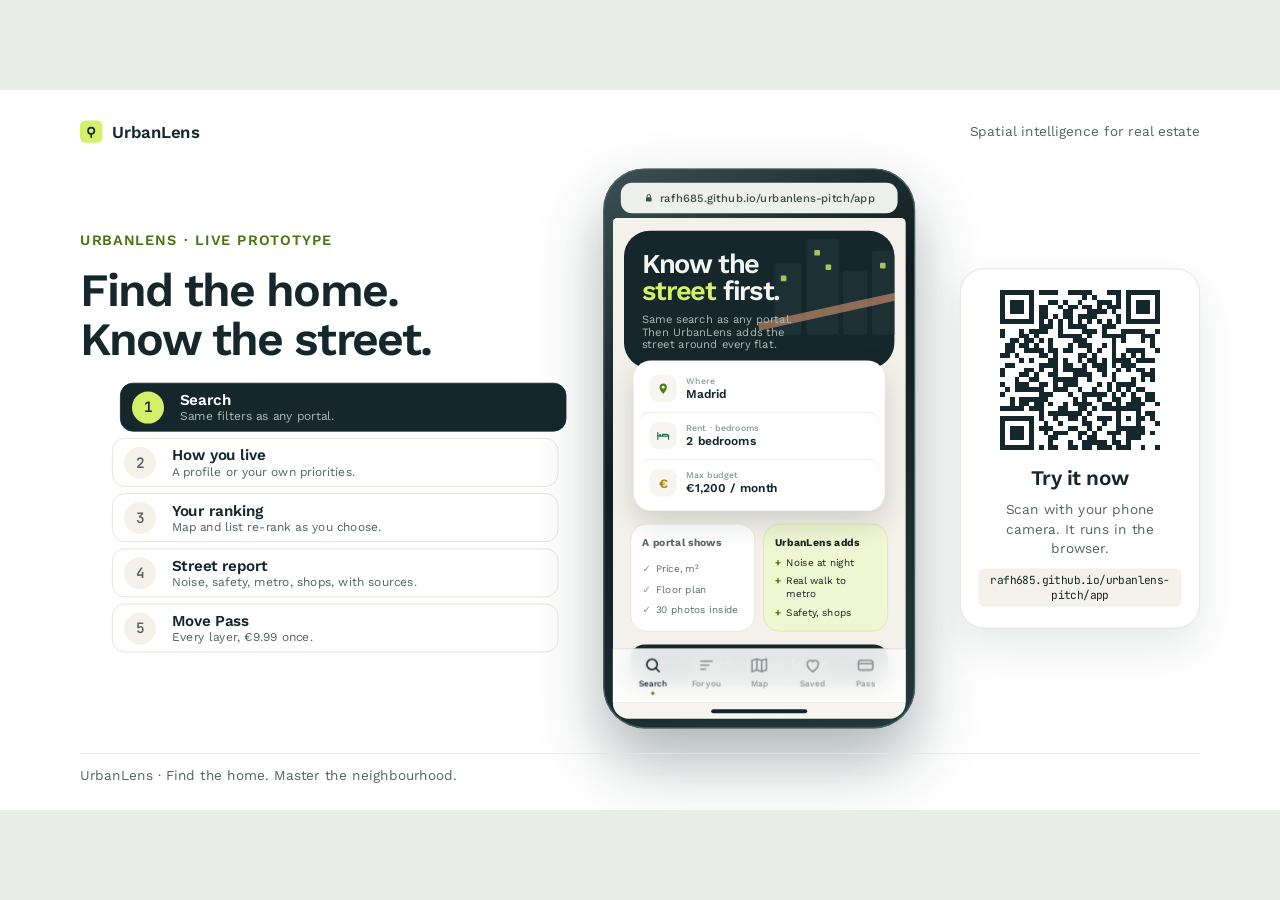
==== commit 2d295140: "Deck: app tour as the opening slide" ====
--- a/index.html
+++ b/index.html
@@ -5,15 +5,40 @@
   <meta name="viewport" content="width=device-width, initial-scale=1">
   <title>UrbanLens · Pitch</title>
   <link rel="icon" href="data:image/svg+xml,%3Csvg xmlns='http://www.w3.org/2000/svg' viewBox='0 0 32 32'%3E%3Crect width='32' height='32' rx='8' fill='%23d4f06a'/%3E%3Ccircle cx='16' cy='14' r='6' fill='none' stroke='%2315272a' stroke-width='3'/%3E%3Cpath d='M16 20v6' stroke='%2315272a' stroke-width='3' stroke-linecap='round'/%3E%3C/svg%3E">
-  <script type="module" crossorigin src="./assets/index-aOFlEv3Q.js"></script>
-  <link rel="stylesheet" crossorigin href="./assets/index-DGzycLU5.css">
+  <script type="module" crossorigin src="./assets/index-CtQcZimL.js"></script>
+  <link rel="stylesheet" crossorigin href="./assets/index-BU7ZIJS9.css">
 </head>
 <body>
 <main class="viewport">
 <div class="stage" id="stage">
   <div class="chrome top"><span class="brand"><span class="brand-mark"><svg viewBox="0 0 16 16"><circle cx="8" cy="7" r="4" fill="none" stroke="#15272a" stroke-width="2"/><path d="M8 11v4" stroke="#15272a" stroke-width="2" stroke-linecap="round"/></svg></span>UrbanLens</span><span>Spatial intelligence for real estate</span></div>
-  <div class="chrome bottom"><span>UrbanLens · Find the home. Master the neighbourhood.</span><span class="chrome-right"><span id="talk-clock"></span><span id="slide-count"></span></span></div>
-  <div class="talk-bar" aria-hidden="true"><i class="talk-fill"></i><i class="talk-plan"></i></div>
+  <div class="chrome bottom"><span>UrbanLens · Find the home. Master the neighbourhood.</span><span id="slide-count"></span></div>
+  <div class="talk-bar" aria-hidden="true"><i class="talk-fill"></i></div>
+
+<section class="slide s-app s-opening" data-title="Opening: the app, live" data-speaker="ALL" data-seconds="0" data-notes="Opening sequence. Leave this on while the room settles: the phone plays the app tour on a loop and the QR code lets people try it. Arrow right to the cover starts the talk and the timer.">
+  <div class="app-copy">
+    <p class="eyebrow">UrbanLens · live prototype</p>
+    <h2>Find the home. Know the street.</h2>
+    <ol class="app-steps">
+      <li data-step="0"><b>Search</b><span>Same filters as any portal.</span></li>
+      <li data-step="1"><b>How you live</b><span>A profile or your own priorities.</span></li>
+      <li data-step="2"><b>Your ranking</b><span>Map and list re-rank as you choose.</span></li>
+      <li data-step="3"><b>Street report</b><span>Noise, safety, metro, shops, with sources.</span></li>
+      <li data-step="4"><b>Move Pass</b><span>Every layer, €9.99 once.</span></li>
+    </ol>
+  </div>
+  <div class="app-device" aria-label="UrbanLens app in a phone browser">
+    <div class="app-bar"><svg class="app-lock" width="12" height="12" viewBox="0 0 24 24" aria-hidden="true"><rect x="5" y="10" width="14" height="11" rx="2" fill="#3d4b49"/><path d="M8 10V7a4 4 0 0 1 8 0v3" stroke="#3d4b49" stroke-width="2.4" fill="none"/></svg>rafh685.github.io/urbanlens-pitch/app</div>
+    <iframe class="app-frame" title="UrbanLens app" src="./app/?embed" loading="eager"></iframe>
+    <div class="app-tabs"><span></span></div>
+  </div>
+  <aside class="try-card">
+    <svg class="qr" viewBox="0 0 33 33" shape-rendering="crispEdges" aria-label="QR code to the UrbanLens app"><path d="M0 0h1v1h-1zM1 0h1v1h-1zM2 0h1v1h-1zM3 0h1v1h-1zM4 0h1v1h-1zM5 0h1v1h-1zM6 0h1v1h-1zM8 0h1v1h-1zM9 0h1v1h-1zM10 0h1v1h-1zM11 0h1v1h-1zM14 0h1v1h-1zM15 0h1v1h-1zM16 0h1v1h-1zM17 0h1v1h-1zM18 0h1v1h-1zM22 0h1v1h-1zM23 0h1v1h-1zM24 0h1v1h-1zM26 0h1v1h-1zM27 0h1v1h-1zM28 0h1v1h-1zM29 0h1v1h-1zM30 0h1v1h-1zM31 0h1v1h-1zM32 0h1v1h-1zM0 1h1v1h-1zM6 1h1v1h-1zM17 1h1v1h-1zM19 1h1v1h-1zM24 1h1v1h-1zM26 1h1v1h-1zM32 1h1v1h-1zM0 2h1v1h-1zM2 2h1v1h-1zM3 2h1v1h-1zM4 2h1v1h-1zM6 2h1v1h-1zM10 2h1v1h-1zM11 2h1v1h-1zM13 2h1v1h-1zM16 2h1v1h-1zM20 2h1v1h-1zM21 2h1v1h-1zM22 2h1v1h-1zM24 2h1v1h-1zM26 2h1v1h-1zM28 2h1v1h-1zM29 2h1v1h-1zM30 2h1v1h-1zM32 2h1v1h-1zM0 3h1v1h-1zM2 3h1v1h-1zM3 3h1v1h-1zM4 3h1v1h-1zM6 3h1v1h-1zM8 3h1v1h-1zM9 3h1v1h-1zM12 3h1v1h-1zM14 3h1v1h-1zM15 3h1v1h-1zM17 3h1v1h-1zM18 3h1v1h-1zM20 3h1v1h-1zM22 3h1v1h-1zM23 3h1v1h-1zM24 3h1v1h-1zM26 3h1v1h-1zM28 3h1v1h-1zM29 3h1v1h-1zM30 3h1v1h-1zM32 3h1v1h-1zM0 4h1v1h-1zM2 4h1v1h-1zM3 4h1v1h-1zM4 4h1v1h-1zM6 4h1v1h-1zM8 4h1v1h-1zM9 4h1v1h-1zM13 4h1v1h-1zM14 4h1v1h-1zM18 4h1v1h-1zM19 4h1v1h-1zM20 4h1v1h-1zM21 4h1v1h-1zM23 4h1v1h-1zM26 4h1v1h-1zM28 4h1v1h-1zM29 4h1v1h-1zM30 4h1v1h-1zM32 4h1v1h-1zM0 5h1v1h-1zM6 5h1v1h-1zM8 5h1v1h-1zM9 5h1v1h-1zM11 5h1v1h-1zM13 5h1v1h-1zM14 5h1v1h-1zM16 5h1v1h-1zM17 5h1v1h-1zM18 5h1v1h-1zM19 5h1v1h-1zM24 5h1v1h-1zM26 5h1v1h-1zM32 5h1v1h-1zM0 6h1v1h-1zM1 6h1v1h-1zM2 6h1v1h-1zM3 6h1v1h-1zM4 6h1v1h-1zM5 6h1v1h-1zM6 6h1v1h-1zM8 6h1v1h-1zM10 6h1v1h-1zM12 6h1v1h-1zM14 6h1v1h-1zM16 6h1v1h-1zM18 6h1v1h-1zM20 6h1v1h-1zM22 6h1v1h-1zM24 6h1v1h-1zM26 6h1v1h-1zM27 6h1v1h-1zM28 6h1v1h-1zM29 6h1v1h-1zM30 6h1v1h-1zM31 6h1v1h-1zM32 6h1v1h-1zM8 7h1v1h-1zM9 7h1v1h-1zM10 7h1v1h-1zM12 7h1v1h-1zM14 7h1v1h-1zM15 7h1v1h-1zM16 7h1v1h-1zM17 7h1v1h-1zM21 7h1v1h-1zM22 7h1v1h-1zM23 7h1v1h-1zM0 8h1v1h-1zM4 8h1v1h-1zM6 8h1v1h-1zM7 8h1v1h-1zM8 8h1v1h-1zM9 8h1v1h-1zM12 8h1v1h-1zM17 8h1v1h-1zM18 8h1v1h-1zM19 8h1v1h-1zM21 8h1v1h-1zM25 8h1v1h-1zM26 8h1v1h-1zM27 8h1v1h-1zM28 8h1v1h-1zM29 8h1v1h-1zM32 8h1v1h-1zM0 9h1v1h-1zM4 9h1v1h-1zM5 9h1v1h-1zM7 9h1v1h-1zM12 9h1v1h-1zM13 9h1v1h-1zM14 9h1v1h-1zM15 9h1v1h-1zM16 9h1v1h-1zM18 9h1v1h-1zM21 9h1v1h-1zM22 9h1v1h-1zM23 9h1v1h-1zM24 9h1v1h-1zM25 9h1v1h-1zM29 9h1v1h-1zM30 9h1v1h-1zM31 9h1v1h-1zM2 10h1v1h-1zM3 10h1v1h-1zM5 10h1v1h-1zM6 10h1v1h-1zM8 10h1v1h-1zM10 10h1v1h-1zM15 10h1v1h-1zM16 10h1v1h-1zM17 10h1v1h-1zM23 10h1v1h-1zM25 10h1v1h-1zM29 10h1v1h-1zM31 10h1v1h-1zM1 11h1v1h-1zM2 11h1v1h-1zM4 11h1v1h-1zM5 11h1v1h-1zM7 11h1v1h-1zM10 11h1v1h-1zM14 11h1v1h-1zM16 11h1v1h-1zM17 11h1v1h-1zM18 11h1v1h-1zM21 11h1v1h-1zM23 11h1v1h-1zM31 11h1v1h-1zM1 12h1v1h-1zM2 12h1v1h-1zM5 12h1v1h-1zM6 12h1v1h-1zM7 12h1v1h-1zM8 12h1v1h-1zM10 12h1v1h-1zM11 12h1v1h-1zM13 12h1v1h-1zM14 12h1v1h-1zM18 12h1v1h-1zM20 12h1v1h-1zM23 12h1v1h-1zM26 12h1v1h-1zM27 12h1v1h-1zM28 12h1v1h-1zM29 12h1v1h-1zM32 12h1v1h-1zM0 13h1v1h-1zM1 13h1v1h-1zM3 13h1v1h-1zM8 13h1v1h-1zM9 13h1v1h-1zM11 13h1v1h-1zM16 13h1v1h-1zM17 13h1v1h-1zM19 13h1v1h-1zM23 13h1v1h-1zM25 13h1v1h-1zM27 13h1v1h-1zM29 13h1v1h-1zM4 14h1v1h-1zM6 14h1v1h-1zM10 14h1v1h-1zM11 14h1v1h-1zM13 14h1v1h-1zM16 14h1v1h-1zM18 14h1v1h-1zM19 14h1v1h-1zM21 14h1v1h-1zM23 14h1v1h-1zM24 14h1v1h-1zM25 14h1v1h-1zM26 14h1v1h-1zM28 14h1v1h-1zM29 14h1v1h-1zM30 14h1v1h-1zM31 14h1v1h-1zM1 15h1v1h-1zM2 15h1v1h-1zM8 15h1v1h-1zM9 15h1v1h-1zM10 15h1v1h-1zM11 15h1v1h-1zM13 15h1v1h-1zM14 15h1v1h-1zM17 15h1v1h-1zM19 15h1v1h-1zM20 15h1v1h-1zM21 15h1v1h-1zM23 15h1v1h-1zM25 15h1v1h-1zM26 15h1v1h-1zM27 15h1v1h-1zM0 16h1v1h-1zM5 16h1v1h-1zM6 16h1v1h-1zM8 16h1v1h-1zM11 16h1v1h-1zM13 16h1v1h-1zM14 16h1v1h-1zM15 16h1v1h-1zM16 16h1v1h-1zM17 16h1v1h-1zM20 16h1v1h-1zM21 16h1v1h-1zM24 16h1v1h-1zM26 16h1v1h-1zM28 16h1v1h-1zM29 16h1v1h-1zM31 16h1v1h-1zM0 17h1v1h-1zM4 17h1v1h-1zM5 17h1v1h-1zM7 17h1v1h-1zM10 17h1v1h-1zM11 17h1v1h-1zM15 17h1v1h-1zM16 17h1v1h-1zM17 17h1v1h-1zM18 17h1v1h-1zM21 17h1v1h-1zM23 17h1v1h-1zM29 17h1v1h-1zM30 17h1v1h-1zM31 17h1v1h-1zM3 18h1v1h-1zM6 18h1v1h-1zM7 18h1v1h-1zM11 18h1v1h-1zM12 18h1v1h-1zM13 18h1v1h-1zM14 18h1v1h-1zM15 18h1v1h-1zM18 18h1v1h-1zM23 18h1v1h-1zM27 18h1v1h-1zM29 18h1v1h-1zM31 18h1v1h-1zM0 19h1v1h-1zM3 19h1v1h-1zM4 19h1v1h-1zM5 19h1v1h-1zM8 19h1v1h-1zM9 19h1v1h-1zM11 19h1v1h-1zM13 19h1v1h-1zM14 19h1v1h-1zM15 19h1v1h-1zM20 19h1v1h-1zM22 19h1v1h-1zM24 19h1v1h-1zM25 19h1v1h-1zM26 19h1v1h-1zM27 19h1v1h-1zM1 20h1v1h-1zM3 20h1v1h-1zM4 20h1v1h-1zM5 20h1v1h-1zM6 20h1v1h-1zM7 20h1v1h-1zM8 20h1v1h-1zM11 20h1v1h-1zM12 20h1v1h-1zM13 20h1v1h-1zM16 20h1v1h-1zM19 20h1v1h-1zM22 20h1v1h-1zM24 20h1v1h-1zM26 20h1v1h-1zM28 20h1v1h-1zM29 20h1v1h-1zM0 21h1v1h-1zM8 21h1v1h-1zM9 21h1v1h-1zM10 21h1v1h-1zM14 21h1v1h-1zM17 21h1v1h-1zM18 21h1v1h-1zM19 21h1v1h-1zM20 21h1v1h-1zM21 21h1v1h-1zM23 21h1v1h-1zM25 21h1v1h-1zM27 21h1v1h-1zM30 21h1v1h-1zM31 21h1v1h-1zM2 22h1v1h-1zM4 22h1v1h-1zM5 22h1v1h-1zM6 22h1v1h-1zM7 22h1v1h-1zM8 22h1v1h-1zM9 22h1v1h-1zM15 22h1v1h-1zM17 22h1v1h-1zM20 22h1v1h-1zM23 22h1v1h-1zM24 22h1v1h-1zM27 22h1v1h-1zM28 22h1v1h-1zM30 22h1v1h-1zM31 22h1v1h-1zM2 23h1v1h-1zM4 23h1v1h-1zM5 23h1v1h-1zM7 23h1v1h-1zM8 23h1v1h-1zM10 23h1v1h-1zM13 23h1v1h-1zM15 23h1v1h-1zM16 23h1v1h-1zM17 23h1v1h-1zM18 23h1v1h-1zM21 23h1v1h-1zM22 23h1v1h-1zM24 23h1v1h-1zM26 23h1v1h-1zM27 23h1v1h-1zM28 23h1v1h-1zM29 23h1v1h-1zM32 23h1v1h-1zM0 24h1v1h-1zM1 24h1v1h-1zM2 24h1v1h-1zM3 24h1v1h-1zM4 24h1v1h-1zM6 24h1v1h-1zM7 24h1v1h-1zM8 24h1v1h-1zM12 24h1v1h-1zM13 24h1v1h-1zM16 24h1v1h-1zM17 24h1v1h-1zM19 24h1v1h-1zM21 24h1v1h-1zM22 24h1v1h-1zM23 24h1v1h-1zM24 24h1v1h-1zM25 24h1v1h-1zM26 24h1v1h-1zM27 24h1v1h-1zM28 24h1v1h-1zM8 25h1v1h-1zM10 25h1v1h-1zM11 25h1v1h-1zM12 25h1v1h-1zM13 25h1v1h-1zM14 25h1v1h-1zM15 25h1v1h-1zM16 25h1v1h-1zM18 25h1v1h-1zM24 25h1v1h-1zM28 25h1v1h-1zM30 25h1v1h-1zM31 25h1v1h-1zM0 26h1v1h-1zM1 26h1v1h-1zM2 26h1v1h-1zM3 26h1v1h-1zM4 26h1v1h-1zM5 26h1v1h-1zM6 26h1v1h-1zM8 26h1v1h-1zM11 26h1v1h-1zM14 26h1v1h-1zM15 26h1v1h-1zM17 26h1v1h-1zM20 26h1v1h-1zM21 26h1v1h-1zM22 26h1v1h-1zM24 26h1v1h-1zM26 26h1v1h-1zM28 26h1v1h-1zM29 26h1v1h-1zM31 26h1v1h-1zM0 27h1v1h-1zM6 27h1v1h-1zM9 27h1v1h-1zM12 27h1v1h-1zM17 27h1v1h-1zM18 27h1v1h-1zM21 27h1v1h-1zM24 27h1v1h-1zM28 27h1v1h-1zM32 27h1v1h-1zM0 28h1v1h-1zM2 28h1v1h-1zM3 28h1v1h-1zM4 28h1v1h-1zM6 28h1v1h-1zM8 28h1v1h-1zM9 28h1v1h-1zM10 28h1v1h-1zM14 28h1v1h-1zM15 28h1v1h-1zM18 28h1v1h-1zM20 28h1v1h-1zM24 28h1v1h-1zM25 28h1v1h-1zM26 28h1v1h-1zM27 28h1v1h-1zM28 28h1v1h-1zM29 28h1v1h-1zM0 29h1v1h-1zM2 29h1v1h-1zM3 29h1v1h-1zM4 29h1v1h-1zM6 29h1v1h-1zM9 29h1v1h-1zM11 29h1v1h-1zM12 29h1v1h-1zM13 29h1v1h-1zM16 29h1v1h-1zM17 29h1v1h-1zM19 29h1v1h-1zM22 29h1v1h-1zM23 29h1v1h-1zM24 29h1v1h-1zM26 29h1v1h-1zM27 29h1v1h-1zM28 29h1v1h-1zM29 29h1v1h-1zM31 29h1v1h-1zM0 30h1v1h-1zM2 30h1v1h-1zM3 30h1v1h-1zM4 30h1v1h-1zM6 30h1v1h-1zM10 30h1v1h-1zM11 30h1v1h-1zM16 30h1v1h-1zM18 30h1v1h-1zM19 30h1v1h-1zM23 30h1v1h-1zM26 30h1v1h-1zM27 30h1v1h-1zM28 30h1v1h-1zM0 31h1v1h-1zM6 31h1v1h-1zM10 31h1v1h-1zM14 31h1v1h-1zM17 31h1v1h-1zM18 31h1v1h-1zM19 31h1v1h-1zM20 31h1v1h-1zM21 31h1v1h-1zM23 31h1v1h-1zM24 31h1v1h-1zM26 31h1v1h-1zM0 32h1v1h-1zM1 32h1v1h-1zM2 32h1v1h-1zM3 32h1v1h-1zM4 32h1v1h-1zM5 32h1v1h-1zM6 32h1v1h-1zM8 32h1v1h-1zM10 32h1v1h-1zM11 32h1v1h-1zM14 32h1v1h-1zM15 32h1v1h-1zM17 32h1v1h-1zM18 32h1v1h-1zM20 32h1v1h-1zM21 32h1v1h-1zM22 32h1v1h-1zM24 32h1v1h-1zM25 32h1v1h-1zM26 32h1v1h-1zM29 32h1v1h-1zM32 32h1v1h-1z" fill="#15272a"/></svg>
+    <b>Try it now</b>
+    <span>Scan with your phone camera. It runs in the browser.</span>
+    <code>rafh685.github.io/urbanlens-pitch/app</code>
+  </aside>
+</section>
 
 <section class="slide s-cover" data-title="Cover and hook" data-speaker="DAVID" data-seconds="20" data-notes="DAVID: When you look for a flat in Madrid, you see thirty photos of the living room. You see the square metres and the price. What you don't see is the street: the bar downstairs that's open until three, the avenue under your bedroom window, the ten-minute walk to a metro that the listing calls 'well connected'. You find out after you sign. We're UrbanLens: we help renters and buyers choose a home by adding the street around it to every listing.">
   <div>
@@ -254,37 +279,12 @@
   <div class="ask reveal"><strong>€300k</strong><p><b>Pre-seed: about 22 months of runway at plan.</b> We raise the seed round around month 15 to 18, once the pilot proves usage and agency payments, before cash runs out late in year 2.</p></div>
 </section>
 
-<section class="slide s-close" data-title="Close" data-speaker="DAVID" data-seconds="20" data-notes="DAVID: Today, people choose a flat by asking: where is it, and how much? We want them to ask: where do I actually want to live? UrbanLens: find the home, master the neighbourhood. One question for you: when you last moved, would you have paid ten euros to know the street before you signed? Thank you. [Next slide: the closing sequence plays the app on a loop with a QR code for the questions.]">
+<section class="slide s-close" data-title="Close" data-speaker="DAVID" data-seconds="20" data-notes="DAVID: Today, people choose a flat by asking: where is it, and how much? We want them to ask: where do I actually want to live? UrbanLens: find the home, master the neighbourhood. One question for you: when you last moved, would you have paid ten euros to know the street before you signed? Thank you.">
   <div>
     <p class="eyebrow reveal">UrbanLens · Find the home. Master the neighbourhood.</p>
     <h2 class="reveal">From “where is the flat?” to <span>“where do I want to live?”</span></h2>
     <p class="question reveal">Our question for you: the last time you moved, <b>would you have paid €10 to know the street before you signed?</b></p>
   </div>
-</section>
-
-<section class="slide s-app s-closing" data-title="Closing: the app, live" data-speaker="ALL" data-seconds="0" data-notes="Closing sequence. Leave this slide on during the questions: the phone plays the app tour on a loop and the QR code lets the room try it. Tap the phone to take control. Backup slides follow (arrow right) if a question needs them.">
-  <div class="app-copy">
-    <p class="eyebrow">Thank you</p>
-    <h2>Questions? Try it while we talk.</h2>
-    <ol class="app-steps">
-      <li data-step="0"><b>Search</b><span>Same filters as any portal.</span></li>
-      <li data-step="1"><b>How you live</b><span>A profile or your own priorities.</span></li>
-      <li data-step="2"><b>Your ranking</b><span>Map and list re-rank as you choose.</span></li>
-      <li data-step="3"><b>Street report</b><span>Noise, safety, metro, shops, with sources.</span></li>
-      <li data-step="4"><b>Move Pass</b><span>Every layer, €9.99 once.</span></li>
-    </ol>
-  </div>
-  <div class="app-device" aria-label="UrbanLens app in a phone browser">
-    <div class="app-bar"><svg class="app-lock" width="12" height="12" viewBox="0 0 24 24" aria-hidden="true"><rect x="5" y="10" width="14" height="11" rx="2" fill="#3d4b49"/><path d="M8 10V7a4 4 0 0 1 8 0v3" stroke="#3d4b49" stroke-width="2.4" fill="none"/></svg>rafh685.github.io/urbanlens-pitch/app</div>
-    <iframe class="app-frame" title="UrbanLens app" src="./app/?embed" loading="eager"></iframe>
-    <div class="app-tabs"><span></span></div>
-  </div>
-  <aside class="try-card">
-    <svg class="qr" viewBox="0 0 33 33" shape-rendering="crispEdges" aria-label="QR code to the UrbanLens app"><path d="M0 0h1v1h-1zM1 0h1v1h-1zM2 0h1v1h-1zM3 0h1v1h-1zM4 0h1v1h-1zM5 0h1v1h-1zM6 0h1v1h-1zM8 0h1v1h-1zM9 0h1v1h-1zM10 0h1v1h-1zM11 0h1v1h-1zM14 0h1v1h-1zM15 0h1v1h-1zM16 0h1v1h-1zM17 0h1v1h-1zM18 0h1v1h-1zM22 0h1v1h-1zM23 0h1v1h-1zM24 0h1v1h-1zM26 0h1v1h-1zM27 0h1v1h-1zM28 0h1v1h-1zM29 0h1v1h-1zM30 0h1v1h-1zM31 0h1v1h-1zM32 0h1v1h-1zM0 1h1v1h-1zM6 1h1v1h-1zM17 1h1v1h-1zM19 1h1v1h-1zM24 1h1v1h-1zM26 1h1v1h-1zM32 1h1v1h-1zM0 2h1v1h-1zM2 2h1v1h-1zM3 2h1v1h-1zM4 2h1v1h-1zM6 2h1v1h-1zM10 2h1v1h-1zM11 2h1v1h-1zM13 2h1v1h-1zM16 2h1v1h-1zM20 2h1v1h-1zM21 2h1v1h-1zM22 2h1v1h-1zM24 2h1v1h-1zM26 2h1v1h-1zM28 2h1v1h-1zM29 2h1v1h-1zM30 2h1v1h-1zM32 2h1v1h-1zM0 3h1v1h-1zM2 3h1v1h-1zM3 3h1v1h-1zM4 3h1v1h-1zM6 3h1v1h-1zM8 3h1v1h-1zM9 3h1v1h-1zM12 3h1v1h-1zM14 3h1v1h-1zM15 3h1v1h-1zM17 3h1v1h-1zM18 3h1v1h-1zM20 3h1v1h-1zM22 3h1v1h-1zM23 3h1v1h-1zM24 3h1v1h-1zM26 3h1v1h-1zM28 3h1v1h-1zM29 3h1v1h-1zM30 3h1v1h-1zM32 3h1v1h-1zM0 4h1v1h-1zM2 4h1v1h-1zM3 4h1v1h-1zM4 4h1v1h-1zM6 4h1v1h-1zM8 4h1v1h-1zM9 4h1v1h-1zM13 4h1v1h-1zM14 4h1v1h-1zM18 4h1v1h-1zM19 4h1v1h-1zM20 4h1v1h-1zM21 4h1v1h-1zM23 4h1v1h-1zM26 4h1v1h-1zM28 4h1v1h-1zM29 4h1v1h-1zM30 4h1v1h-1zM32 4h1v1h-1zM0 5h1v1h-1zM6 5h1v1h-1zM8 5h1v1h-1zM9 5h1v1h-1zM11 5h1v1h-1zM13 5h1v1h-1zM14 5h1v1h-1zM16 5h1v1h-1zM17 5h1v1h-1zM18 5h1v1h-1zM19 5h1v1h-1zM24 5h1v1h-1zM26 5h1v1h-1zM32 5h1v1h-1zM0 6h1v1h-1zM1 6h1v1h-1zM2 6h1v1h-1zM3 6h1v1h-1zM4 6h1v1h-1zM5 6h1v1h-1zM6 6h1v1h-1zM8 6h1v1h-1zM10 6h1v1h-1zM12 6h1v1h-1zM14 6h1v1h-1zM16 6h1v1h-1zM18 6h1v1h-1zM20 6h1v1h-1zM22 6h1v1h-1zM24 6h1v1h-1zM26 6h1v1h-1zM27 6h1v1h-1zM28 6h1v1h-1zM29 6h1v1h-1zM30 6h1v1h-1zM31 6h1v1h-1zM32 6h1v1h-1zM8 7h1v1h-1zM9 7h1v1h-1zM10 7h1v1h-1zM12 7h1v1h-1zM14 7h1v1h-1zM15 7h1v1h-1zM16 7h1v1h-1zM17 7h1v1h-1zM21 7h1v1h-1zM22 7h1v1h-1zM23 7h1v1h-1zM0 8h1v1h-1zM4 8h1v1h-1zM6 8h1v1h-1zM7 8h1v1h-1zM8 8h1v1h-1zM9 8h1v1h-1zM12 8h1v1h-1zM17 8h1v1h-1zM18 8h1v1h-1zM19 8h1v1h-1zM21 8h1v1h-1zM25 8h1v1h-1zM26 8h1v1h-1zM27 8h1v1h-1zM28 8h1v1h-1zM29 8h1v1h-1zM32 8h1v1h-1zM0 9h1v1h-1zM4 9h1v1h-1zM5 9h1v1h-1zM7 9h1v1h-1zM12 9h1v1h-1zM13 9h1v1h-1zM14 9h1v1h-1zM15 9h1v1h-1zM16 9h1v1h-1zM18 9h1v1h-1zM21 9h1v1h-1zM22 9h1v1h-1zM23 9h1v1h-1zM24 9h1v1h-1zM25 9h1v1h-1zM29 9h1v1h-1zM30 9h1v1h-1zM31 9h1v1h-1zM2 10h1v1h-1zM3 10h1v1h-1zM5 10h1v1h-1zM6 10h1v1h-1zM8 10h1v1h-1zM10 10h1v1h-1zM15 10h1v1h-1zM16 10h1v1h-1zM17 10h1v1h-1zM23 10h1v1h-1zM25 10h1v1h-1zM29 10h1v1h-1zM31 10h1v1h-1zM1 11h1v1h-1zM2 11h1v1h-1zM4 11h1v1h-1zM5 11h1v1h-1zM7 11h1v1h-1zM10 11h1v1h-1zM14 11h1v1h-1zM16 11h1v1h-1zM17 11h1v1h-1zM18 11h1v1h-1zM21 11h1v1h-1zM23 11h1v1h-1zM31 11h1v1h-1zM1 12h1v1h-1zM2 12h1v1h-1zM5 12h1v1h-1zM6 12h1v1h-1zM7 12h1v1h-1zM8 12h1v1h-1zM10 12h1v1h-1zM11 12h1v1h-1zM13 12h1v1h-1zM14 12h1v1h-1zM18 12h1v1h-1zM20 12h1v1h-1zM23 12h1v1h-1zM26 12h1v1h-1zM27 12h1v1h-1zM28 12h1v1h-1zM29 12h1v1h-1zM32 12h1v1h-1zM0 13h1v1h-1zM1 13h1v1h-1zM3 13h1v1h-1zM8 13h1v1h-1zM9 13h1v1h-1zM11 13h1v1h-1zM16 13h1v1h-1zM17 13h1v1h-1zM19 13h1v1h-1zM23 13h1v1h-1zM25 13h1v1h-1zM27 13h1v1h-1zM29 13h1v1h-1zM4 14h1v1h-1zM6 14h1v1h-1zM10 14h1v1h-1zM11 14h1v1h-1zM13 14h1v1h-1zM16 14h1v1h-1zM18 14h1v1h-1zM19 14h1v1h-1zM21 14h1v1h-1zM23 14h1v1h-1zM24 14h1v1h-1zM25 14h1v1h-1zM26 14h1v1h-1zM28 14h1v1h-1zM29 14h1v1h-1zM30 14h1v1h-1zM31 14h1v1h-1zM1 15h1v1h-1zM2 15h1v1h-1zM8 15h1v1h-1zM9 15h1v1h-1zM10 15h1v1h-1zM11 15h1v1h-1zM13 15h1v1h-1zM14 15h1v1h-1zM17 15h1v1h-1zM19 15h1v1h-1zM20 15h1v1h-1zM21 15h1v1h-1zM23 15h1v1h-1zM25 15h1v1h-1zM26 15h1v1h-1zM27 15h1v1h-1zM0 16h1v1h-1zM5 16h1v1h-1zM6 16h1v1h-1zM8 16h1v1h-1zM11 16h1v1h-1zM13 16h1v1h-1zM14 16h1v1h-1zM15 16h1v1h-1zM16 16h1v1h-1zM17 16h1v1h-1zM20 16h1v1h-1zM21 16h1v1h-1zM24 16h1v1h-1zM26 16h1v1h-1zM28 16h1v1h-1zM29 16h1v1h-1zM31 16h1v1h-1zM0 17h1v1h-1zM4 17h1v1h-1zM5 17h1v1h-1zM7 17h1v1h-1zM10 17h1v1h-1zM11 17h1v1h-1zM15 17h1v1h-1zM16 17h1v1h-1zM17 17h1v1h-1zM18 17h1v1h-1zM21 17h1v1h-1zM23 17h1v1h-1zM29 17h1v1h-1zM30 17h1v1h-1zM31 17h1v1h-1zM3 18h1v1h-1zM6 18h1v1h-1zM7 18h1v1h-1zM11 18h1v1h-1zM12 18h1v1h-1zM13 18h1v1h-1zM14 18h1v1h-1zM15 18h1v1h-1zM18 18h1v1h-1zM23 18h1v1h-1zM27 18h1v1h-1zM29 18h1v1h-1zM31 18h1v1h-1zM0 19h1v1h-1zM3 19h1v1h-1zM4 19h1v1h-1zM5 19h1v1h-1zM8 19h1v1h-1zM9 19h1v1h-1zM11 19h1v1h-1zM13 19h1v1h-1zM14 19h1v1h-1zM15 19h1v1h-1zM20 19h1v1h-1zM22 19h1v1h-1zM24 19h1v1h-1zM25 19h1v1h-1zM26 19h1v1h-1zM27 19h1v1h-1zM1 20h1v1h-1zM3 20h1v1h-1zM4 20h1v1h-1zM5 20h1v1h-1zM6 20h1v1h-1zM7 20h1v1h-1zM8 20h1v1h-1zM11 20h1v1h-1zM12 20h1v1h-1zM13 20h1v1h-1zM16 20h1v1h-1zM19 20h1v1h-1zM22 20h1v1h-1zM24 20h1v1h-1zM26 20h1v1h-1zM28 20h1v1h-1zM29 20h1v1h-1zM0 21h1v1h-1zM8 21h1v1h-1zM9 21h1v1h-1zM10 21h1v1h-1zM14 21h1v1h-1zM17 21h1v1h-1zM18 21h1v1h-1zM19 21h1v1h-1zM20 21h1v1h-1zM21 21h1v1h-1zM23 21h1v1h-1zM25 21h1v1h-1zM27 21h1v1h-1zM30 21h1v1h-1zM31 21h1v1h-1zM2 22h1v1h-1zM4 22h1v1h-1zM5 22h1v1h-1zM6 22h1v1h-1zM7 22h1v1h-1zM8 22h1v1h-1zM9 22h1v1h-1zM15 22h1v1h-1zM17 22h1v1h-1zM20 22h1v1h-1zM23 22h1v1h-1zM24 22h1v1h-1zM27 22h1v1h-1zM28 22h1v1h-1zM30 22h1v1h-1zM31 22h1v1h-1zM2 23h1v1h-1zM4 23h1v1h-1zM5 23h1v1h-1zM7 23h1v1h-1zM8 23h1v1h-1zM10 23h1v1h-1zM13 23h1v1h-1zM15 23h1v1h-1zM16 23h1v1h-1zM17 23h1v1h-1zM18 23h1v1h-1zM21 23h1v1h-1zM22 23h1v1h-1zM24 23h1v1h-1zM26 23h1v1h-1zM27 23h1v1h-1zM28 23h1v1h-1zM29 23h1v1h-1zM32 23h1v1h-1zM0 24h1v1h-1zM1 24h1v1h-1zM2 24h1v1h-1zM3 24h1v1h-1zM4 24h1v1h-1zM6 24h1v1h-1zM7 24h1v1h-1zM8 24h1v1h-1zM12 24h1v1h-1zM13 24h1v1h-1zM16 24h1v1h-1zM17 24h1v1h-1zM19 24h1v1h-1zM21 24h1v1h-1zM22 24h1v1h-1zM23 24h1v1h-1zM24 24h1v1h-1zM25 24h1v1h-1zM26 24h1v1h-1zM27 24h1v1h-1zM28 24h1v1h-1zM8 25h1v1h-1zM10 25h1v1h-1zM11 25h1v1h-1zM12 25h1v1h-1zM13 25h1v1h-1zM14 25h1v1h-1zM15 25h1v1h-1zM16 25h1v1h-1zM18 25h1v1h-1zM24 25h1v1h-1zM28 25h1v1h-1zM30 25h1v1h-1zM31 25h1v1h-1zM0 26h1v1h-1zM1 26h1v1h-1zM2 26h1v1h-1zM3 26h1v1h-1zM4 26h1v1h-1zM5 26h1v1h-1zM6 26h1v1h-1zM8 26h1v1h-1zM11 26h1v1h-1zM14 26h1v1h-1zM15 26h1v1h-1zM17 26h1v1h-1zM20 26h1v1h-1zM21 26h1v1h-1zM22 26h1v1h-1zM24 26h1v1h-1zM26 26h1v1h-1zM28 26h1v1h-1zM29 26h1v1h-1zM31 26h1v1h-1zM0 27h1v1h-1zM6 27h1v1h-1zM9 27h1v1h-1zM12 27h1v1h-1zM17 27h1v1h-1zM18 27h1v1h-1zM21 27h1v1h-1zM24 27h1v1h-1zM28 27h1v1h-1zM32 27h1v1h-1zM0 28h1v1h-1zM2 28h1v1h-1zM3 28h1v1h-1zM4 28h1v1h-1zM6 28h1v1h-1zM8 28h1v1h-1zM9 28h1v1h-1zM10 28h1v1h-1zM14 28h1v1h-1zM15 28h1v1h-1zM18 28h1v1h-1zM20 28h1v1h-1zM24 28h1v1h-1zM25 28h1v1h-1zM26 28h1v1h-1zM27 28h1v1h-1zM28 28h1v1h-1zM29 28h1v1h-1zM0 29h1v1h-1zM2 29h1v1h-1zM3 29h1v1h-1zM4 29h1v1h-1zM6 29h1v1h-1zM9 29h1v1h-1zM11 29h1v1h-1zM12 29h1v1h-1zM13 29h1v1h-1zM16 29h1v1h-1zM17 29h1v1h-1zM19 29h1v1h-1zM22 29h1v1h-1zM23 29h1v1h-1zM24 29h1v1h-1zM26 29h1v1h-1zM27 29h1v1h-1zM28 29h1v1h-1zM29 29h1v1h-1zM31 29h1v1h-1zM0 30h1v1h-1zM2 30h1v1h-1zM3 30h1v1h-1zM4 30h1v1h-1zM6 30h1v1h-1zM10 30h1v1h-1zM11 30h1v1h-1zM16 30h1v1h-1zM18 30h1v1h-1zM19 30h1v1h-1zM23 30h1v1h-1zM26 30h1v1h-1zM27 30h1v1h-1zM28 30h1v1h-1zM0 31h1v1h-1zM6 31h1v1h-1zM10 31h1v1h-1zM14 31h1v1h-1zM17 31h1v1h-1zM18 31h1v1h-1zM19 31h1v1h-1zM20 31h1v1h-1zM21 31h1v1h-1zM23 31h1v1h-1zM24 31h1v1h-1zM26 31h1v1h-1zM0 32h1v1h-1zM1 32h1v1h-1zM2 32h1v1h-1zM3 32h1v1h-1zM4 32h1v1h-1zM5 32h1v1h-1zM6 32h1v1h-1zM8 32h1v1h-1zM10 32h1v1h-1zM11 32h1v1h-1zM14 32h1v1h-1zM15 32h1v1h-1zM17 32h1v1h-1zM18 32h1v1h-1zM20 32h1v1h-1zM21 32h1v1h-1zM22 32h1v1h-1zM24 32h1v1h-1zM25 32h1v1h-1zM26 32h1v1h-1zM29 32h1v1h-1zM32 32h1v1h-1z" fill="#15272a"/></svg>
-    <b>Try it now</b>
-    <span>Scan with your phone camera. It runs in the browser.</span>
-    <code>rafh685.github.io/urbanlens-pitch/app</code>
-  </aside>
 </section>
 
 <section class="slide s-sources" data-backup data-title="Backup: how we sized the market" data-speaker="ANA-MARIA" data-notes="How we sized the market. The only official count of new rentals we found is Barcelona's: about 30,700 contracts a year for 208,000 renting households, so about 15% of renters move each year. We apply that rate everywhere; it's an estimate. Madrid does not publish its rental contracts. The firm count is an upper bound: it includes property managers.">
--- a/assets/index-BU7ZIJS9.css
+++ b/assets/index-BU7ZIJS9.css
@@ -0,0 +1 @@
+@font-face{font-family:Work Sans;font-style:normal;font-display:swap;font-weight:400;src:url(./work-sans-vietnamese-400-normal-BxGuknnG.woff2) format("woff2"),url(./work-sans-vietnamese-400-normal-DFZk_KN_.woff) format("woff");unicode-range:U+0102-0103,U+0110-0111,U+0128-0129,U+0168-0169,U+01A0-01A1,U+01AF-01B0,U+0300-0301,U+0303-0304,U+0308-0309,U+0323,U+0329,U+1EA0-1EF9,U+20AB}@font-face{font-family:Work Sans;font-style:normal;font-display:swap;font-weight:400;src:url(./work-sans-latin-ext-400-normal-zfQnhXzv.woff2) format("woff2"),url(./work-sans-latin-ext-400-normal-j7TZlk-s.woff) format("woff");unicode-range:U+0100-02BA,U+02BD-02C5,U+02C7-02CC,U+02CE-02D7,U+02DD-02FF,U+0304,U+0308,U+0329,U+1D00-1DBF,U+1E00-1E9F,U+1EF2-1EFF,U+2020,U+20A0-20AB,U+20AD-20C0,U+2113,U+2C60-2C7F,U+A720-A7FF}@font-face{font-family:Work Sans;font-style:normal;font-display:swap;font-weight:400;src:url(./work-sans-latin-400-normal-jUejSri3.woff2) format("woff2"),url(./work-sans-latin-400-normal-DE1_0GuN.woff) format("woff");unicode-range:U+0000-00FF,U+0131,U+0152-0153,U+02BB-02BC,U+02C6,U+02DA,U+02DC,U+0304,U+0308,U+0329,U+2000-206F,U+20AC,U+2122,U+2191,U+2193,U+2212,U+2215,U+FEFF,U+FFFD}@font-face{font-family:Work Sans;font-style:normal;font-display:swap;font-weight:500;src:url(./work-sans-vietnamese-500-normal-Czn2Xkog.woff2) format("woff2"),url(./work-sans-vietnamese-500-normal-90nhZfxs.woff) format("woff");unicode-range:U+0102-0103,U+0110-0111,U+0128-0129,U+0168-0169,U+01A0-01A1,U+01AF-01B0,U+0300-0301,U+0303-0304,U+0308-0309,U+0323,U+0329,U+1EA0-1EF9,U+20AB}@font-face{font-family:Work Sans;font-style:normal;font-display:swap;font-weight:500;src:url(./work-sans-latin-ext-500-normal-CAKEIVkc.woff2) format("woff2"),url(./work-sans-latin-ext-500-normal-CW9ss9Cz.woff) format("woff");unicode-range:U+0100-02BA,U+02BD-02C5,U+02C7-02CC,U+02CE-02D7,U+02DD-02FF,U+0304,U+0308,U+0329,U+1D00-1DBF,U+1E00-1E9F,U+1EF2-1EFF,U+2020,U+20A0-20AB,U+20AD-20C0,U+2113,U+2C60-2C7F,U+A720-A7FF}@font-face{font-family:Work Sans;font-style:normal;font-display:swap;font-weight:500;src:url(./work-sans-latin-500-normal-BKGnScDy.woff2) format("woff2"),url(./work-sans-latin-500-normal-BmdXWF6_.woff) format("woff");unicode-range:U+0000-00FF,U+0131,U+0152-0153,U+02BB-02BC,U+02C6,U+02DA,U+02DC,U+0304,U+0308,U+0329,U+2000-206F,U+20AC,U+2122,U+2191,U+2193,U+2212,U+2215,U+FEFF,U+FFFD}@font-face{font-family:Work Sans;font-style:normal;font-display:swap;font-weight:600;src:url(./work-sans-vietnamese-600-normal-DizFELYt.woff2) format("woff2"),url(./work-sans-vietnamese-600-normal-ue5fzGW6.woff) format("woff");unicode-range:U+0102-0103,U+0110-0111,U+0128-0129,U+0168-0169,U+01A0-01A1,U+01AF-01B0,U+0300-0301,U+0303-0304,U+0308-0309,U+0323,U+0329,U+1EA0-1EF9,U+20AB}@font-face{font-family:Work Sans;font-style:normal;font-display:swap;font-weight:600;src:url(./work-sans-latin-ext-600-normal-DNiHHggD.woff2) format("woff2"),url(./work-sans-latin-ext-600-normal-B1NFRnx8.woff) format("woff");unicode-range:U+0100-02BA,U+02BD-02C5,U+02C7-02CC,U+02CE-02D7,U+02DD-02FF,U+0304,U+0308,U+0329,U+1D00-1DBF,U+1E00-1E9F,U+1EF2-1EFF,U+2020,U+20A0-20AB,U+20AD-20C0,U+2113,U+2C60-2C7F,U+A720-A7FF}@font-face{font-family:Work Sans;font-style:normal;font-display:swap;font-weight:600;src:url(./work-sans-latin-600-normal-DB-2V89X.woff2) format("woff2"),url(./work-sans-latin-600-normal-Cg-NlmS7.woff) format("woff");unicode-range:U+0000-00FF,U+0131,U+0152-0153,U+02BB-02BC,U+02C6,U+02DA,U+02DC,U+0304,U+0308,U+0329,U+2000-206F,U+20AC,U+2122,U+2191,U+2193,U+2212,U+2215,U+FEFF,U+FFFD}@font-face{font-family:Work Sans;font-style:normal;font-display:swap;font-weight:700;src:url(./work-sans-vietnamese-700-normal-CqjC4WOy.woff2) format("woff2"),url(./work-sans-vietnamese-700-normal-BYAoORCv.woff) format("woff");unicode-range:U+0102-0103,U+0110-0111,U+0128-0129,U+0168-0169,U+01A0-01A1,U+01AF-01B0,U+0300-0301,U+0303-0304,U+0308-0309,U+0323,U+0329,U+1EA0-1EF9,U+20AB}@font-face{font-family:Work Sans;font-style:normal;font-display:swap;font-weight:700;src:url(./work-sans-latin-ext-700-normal-Bc0iTajH.woff2) format("woff2"),url(./work-sans-latin-ext-700-normal-BP8nCPzd.woff) format("woff");unicode-range:U+0100-02BA,U+02BD-02C5,U+02C7-02CC,U+02CE-02D7,U+02DD-02FF,U+0304,U+0308,U+0329,U+1D00-1DBF,U+1E00-1E9F,U+1EF2-1EFF,U+2020,U+20A0-20AB,U+20AD-20C0,U+2113,U+2C60-2C7F,U+A720-A7FF}@font-face{font-family:Work Sans;font-style:normal;font-display:swap;font-weight:700;src:url(./work-sans-latin-700-normal-CEeo_t6l.woff2) format("woff2"),url(./work-sans-latin-700-normal-mDs79oer.woff) format("woff");unicode-range:U+0000-00FF,U+0131,U+0152-0153,U+02BB-02BC,U+02C6,U+02DA,U+02DC,U+0304,U+0308,U+0329,U+2000-206F,U+20AC,U+2122,U+2191,U+2193,U+2212,U+2215,U+FEFF,U+FFFD}@font-face{font-family:JetBrains Mono;font-style:normal;font-display:swap;font-weight:400;src:url([data-uri]) format("woff2"),url([data-uri]) format("woff");unicode-range:U+0460-052F,U+1C80-1C8A,U+20B4,U+2DE0-2DFF,U+A640-A69F,U+FE2E-FE2F}@font-face{font-family:JetBrains Mono;font-style:normal;font-display:swap;font-weight:400;src:url(./jetbrains-mono-cyrillic-400-normal-BEIGL1Tu.woff2) format("woff2"),url(./jetbrains-mono-cyrillic-400-normal-ugxPyKxw.woff) format("woff");unicode-range:U+0301,U+0400-045F,U+0490-0491,U+04B0-04B1,U+2116}@font-face{font-family:JetBrains Mono;font-style:normal;font-display:swap;font-weight:400;src:url(./jetbrains-mono-greek-400-normal-C190GLew.woff2) format("woff2"),url(./jetbrains-mono-greek-400-normal-B9oWc5Lo.woff) format("woff");unicode-range:U+0370-0377,U+037A-037F,U+0384-038A,U+038C,U+038E-03A1,U+03A3-03FF}@font-face{font-family:JetBrains Mono;font-style:normal;font-display:swap;font-weight:400;src:url([data-uri]) format("woff2"),url(./jetbrains-mono-vietnamese-400-normal-CqNFfHCs.woff) format("woff");unicode-range:U+0102-0103,U+0110-0111,U+0128-0129,U+0168-0169,U+01A0-01A1,U+01AF-01B0,U+0300-0301,U+0303-0304,U+0308-0309,U+0323,U+0329,U+1EA0-1EF9,U+20AB}@font-face{font-family:JetBrains Mono;font-style:normal;font-display:swap;font-weight:400;src:url(./jetbrains-mono-latin-ext-400-normal-Bc8Ftmh3.woff2) format("woff2"),url(./jetbrains-mono-latin-ext-400-normal-fXTG6kC5.woff) format("woff");unicode-range:U+0100-02BA,U+02BD-02C5,U+02C7-02CC,U+02CE-02D7,U+02DD-02FF,U+0304,U+0308,U+0329,U+1D00-1DBF,U+1E00-1E9F,U+1EF2-1EFF,U+2020,U+20A0-20AB,U+20AD-20C0,U+2113,U+2C60-2C7F,U+A720-A7FF}@font-face{font-family:JetBrains Mono;font-style:normal;font-display:swap;font-weight:400;src:url(./jetbrains-mono-latin-400-normal-V6pRDFza.woff2) format("woff2"),url(./jetbrains-mono-latin-400-normal-6-qcROiO.woff) format("woff");unicode-range:U+0000-00FF,U+0131,U+0152-0153,U+02BB-02BC,U+02C6,U+02DA,U+02DC,U+0304,U+0308,U+0329,U+2000-206F,U+20AC,U+2122,U+2191,U+2193,U+2212,U+2215,U+FEFF,U+FFFD}@font-face{font-family:JetBrains Mono;font-style:normal;font-display:swap;font-weight:600;src:url([data-uri]) format("woff2"),url([data-uri]) format("woff");unicode-range:U+0460-052F,U+1C80-1C8A,U+20B4,U+2DE0-2DFF,U+A640-A69F,U+FE2E-FE2F}@font-face{font-family:JetBrains Mono;font-style:normal;font-display:swap;font-weight:600;src:url(./jetbrains-mono-cyrillic-600-normal-EVf6-Yzo.woff2) format("woff2"),url(./jetbrains-mono-cyrillic-600-normal-8K4wrrwR.woff) format("woff");unicode-range:U+0301,U+0400-045F,U+0490-0491,U+04B0-04B1,U+2116}@font-face{font-family:JetBrains Mono;font-style:normal;font-display:swap;font-weight:600;src:url(./jetbrains-mono-greek-600-normal-H7WoG9Et.woff2) format("woff2"),url(./jetbrains-mono-greek-600-normal-mc2nkWzM.woff) format("woff");unicode-range:U+0370-0377,U+037A-037F,U+0384-038A,U+038C,U+038E-03A1,U+03A3-03FF}@font-face{font-family:JetBrains Mono;font-style:normal;font-display:swap;font-weight:600;src:url([data-uri]) format("woff2"),url(./jetbrains-mono-vietnamese-600-normal-OWROknRo.woff) format("woff");unicode-range:U+0102-0103,U+0110-0111,U+0128-0129,U+0168-0169,U+01A0-01A1,U+01AF-01B0,U+0300-0301,U+0303-0304,U+0308-0309,U+0323,U+0329,U+1EA0-1EF9,U+20AB}@font-face{font-family:JetBrains Mono;font-style:normal;font-display:swap;font-weight:600;src:url(./jetbrains-mono-latin-ext-600-normal-BfB_LPfz.woff2) format("woff2"),url(./jetbrains-mono-latin-ext-600-normal-DObL3zCW.woff) format("woff");unicode-range:U+0100-02BA,U+02BD-02C5,U+02C7-02CC,U+02CE-02D7,U+02DD-02FF,U+0304,U+0308,U+0329,U+1D00-1DBF,U+1E00-1E9F,U+1EF2-1EFF,U+2020,U+20A0-20AB,U+20AD-20C0,U+2113,U+2C60-2C7F,U+A720-A7FF}@font-face{font-family:JetBrains Mono;font-style:normal;font-display:swap;font-weight:600;src:url(./jetbrains-mono-latin-600-normal-C8RAYTDA.woff2) format("woff2"),url(./jetbrains-mono-latin-600-normal-BfsvjouI.woff) format("woff");unicode-range:U+0000-00FF,U+0131,U+0152-0153,U+02BB-02BC,U+02C6,U+02DA,U+02DC,U+0304,U+0308,U+0329,U+2000-206F,U+20AC,U+2122,U+2191,U+2193,U+2212,U+2215,U+FEFF,U+FFFD}:root{--night: #15272a;--night-2: #1e3437;--night-line: #2e4a4d;--cream: #f3f1ea;--paper: #ffffff;--paper-line: #e2ded3;--lime: #d4f06a;--lime-ink: #1b3a1f;--teal: #69b3a5;--peach: #f0a37a;--sun: #e9c36a;--ink: #15272a;--muted: #55625f;--faint: #66726f;--on-night: #f3f5f1;--on-night-muted: #a9bab6;--font: "Work Sans", system-ui, sans-serif;--mono: "JetBrains Mono", ui-monospace, monospace;--ease: cubic-bezier(.22, 1, .36, 1)}*{box-sizing:border-box}html,body{margin:0;height:100%;background:#0d1a1c;font-family:var(--font);overflow:hidden;-webkit-font-smoothing:antialiased}button{font:inherit;color:inherit;cursor:pointer}[hidden]{display:none!important}h1,h2,h3,p,figure,ul{margin:0}ul{padding:0;list-style:none}.viewport{position:fixed;top:0;right:0;bottom:0;left:0;overflow:hidden}.stage{position:absolute;left:50%;top:50%;width:1600px;height:900px;margin:-450px 0 0 -800px;transform-origin:center;background:var(--cream);color:var(--ink);overflow:hidden}.slide{position:absolute;top:0;right:0;bottom:0;left:0;padding:96px 100px 100px;display:none;background:var(--cream);color:var(--ink)}.slide.dark{background:var(--night);color:var(--on-night)}.slide.is-active{display:grid;animation:enter .3s var(--ease) both}@keyframes enter{0%{opacity:.3}to{opacity:1}}.reveal{opacity:1}.slide.is-active .reveal{animation:rise .55s var(--ease) both;animation-delay:calc(var(--i, 0) * .12s + .15s)}@keyframes rise{0%{opacity:0;transform:translateY(12px)}to{opacity:1;transform:none}}.chrome{position:absolute;left:100px;right:100px;display:flex;justify-content:space-between;align-items:center;font-size:17px;pointer-events:none;z-index:3;color:var(--muted)}.chrome.top{top:38px}.chrome.bottom{bottom:34px;border-top:1px solid var(--paper-line);padding-top:16px}.on-dark .chrome{color:var(--on-night-muted)}.on-dark .chrome.bottom{border-color:var(--night-line)}.on-cover .chrome.bottom{visibility:hidden}.brand{display:flex;align-items:center;gap:12px;font-weight:600;font-size:21px;color:var(--ink);letter-spacing:-.01em}.on-dark .brand{color:var(--on-night)}.brand-mark{width:28px;height:28px;border-radius:7px;background:var(--lime);display:grid;place-items:center}.brand-mark svg{width:16px;height:16px}#slide-count{font-family:var(--mono);font-size:16px}.eyebrow{font-size:18px;font-weight:600;letter-spacing:.08em;text-transform:uppercase;color:#5d8a4f;margin-bottom:22px}.dark .eyebrow{color:var(--lime)}h1{font-size:112px;line-height:1;font-weight:600;letter-spacing:-.045em}h2{font-size:66px;line-height:1.06;font-weight:600;letter-spacing:-.04em;text-wrap:balance;max-width:26ch}h3{font-size:30px;line-height:1.2;font-weight:600;letter-spacing:-.02em}.lede{font-size:28px;line-height:1.45;color:var(--muted);margin-top:20px;max-width:54ch}.dark .lede{color:var(--on-night-muted)}cite{display:block;font-style:normal;font-size:15px;line-height:1.45;color:var(--faint);margin-top:10px}.dark cite{color:#8aa09b}.tag{display:inline-block;font-size:14px;font-weight:600;letter-spacing:.08em;text-transform:uppercase;padding:6px 12px;border-radius:6px;background:#e3eed6;color:#3f6b33}.tag.teal{background:#d9eee9;color:#2a6a5e}.tag.peach{background:#fbe4d8;color:#9a4e26}.tag.sun{background:#f8edd0;color:#80621a}.dark .tag{background:var(--night-2);color:var(--lime)}.label-est{font-family:var(--mono);font-size:13px;font-weight:600;color:#9a4e26;background:#fbe4d8;border-radius:4px;padding:2px 7px;vertical-align:4px;letter-spacing:.02em}.dark .label-est{background:#4a3328;color:#f6c3a6}.s-cover{grid-template-columns:1fr 640px;gap:60px;align-items:center}.s-cover h1{margin:26px 0 30px}.s-cover .bar{width:64px;height:5px;background:var(--lime);border-radius:3px;margin-bottom:34px}.hook{font-size:38px;line-height:1.3;font-weight:500;letter-spacing:-.02em;max-width:21ch}.hook b{color:var(--lime);font-weight:600}.team-line{position:absolute;left:100px;bottom:60px;font-size:19px;color:var(--on-night-muted)}.team-line span{display:block;font-size:16px;margin-top:6px;color:#7f9692}.cover-art{position:relative;height:560px;border-radius:48px;background:var(--night-2);overflow:hidden}.cover-art svg{width:100%;height:100%}.s-problem{grid-template-rows:auto 1fr;gap:50px}.split{display:grid;grid-template-columns:1fr 1fr;gap:36px}.listing-card{background:var(--paper);border:1px solid var(--paper-line);border-radius:28px;padding:36px 40px;display:grid;gap:22px;align-content:start}.listing-card.unknown{background:var(--night);color:var(--on-night);border-color:var(--night)}.listing-card h3{font-size:26px}.listing-card .ticks{display:grid;gap:14px;font-size:23px}.listing-card .ticks li{display:flex;gap:14px;align-items:center}.listing-card .ticks li:before{content:"";width:22px;height:22px;border-radius:50%;background:var(--lime);flex:none;box-shadow:inset 0 0 0 6px #b6d64e}.listing-card.unknown .ticks li:before{content:"?";display:grid;place-items:center;font:600 15px var(--mono);background:transparent;box-shadow:inset 0 0 0 2px var(--peach);color:var(--peach)}.listing-card .foot{font-size:18px;color:var(--muted);border-top:1px solid var(--paper-line);padding-top:18px}.listing-card.unknown .foot{color:var(--on-night-muted);border-color:var(--night-line)}.s-big{grid-template-rows:auto 1fr auto;gap:40px}.bignums{display:grid;grid-template-columns:repeat(var(--cols, 3),1fr);gap:48px;align-content:center;border-top:2px solid var(--paper-line);padding-top:34px}.dark .bignums{border-color:var(--night-line)}.bignum strong{display:block;font-size:88px;line-height:1;font-weight:600;letter-spacing:-.05em;font-variant-numeric:tabular-nums;color:var(--ink);white-space:nowrap}.dark .bignum strong{color:var(--lime)}.bignum p{font-size:23px;line-height:1.4;margin-top:16px;max-width:24ch}.closing-line{font-size:30px;font-weight:500;letter-spacing:-.01em}.closing-line b{background:linear-gradient(transparent 62%,#e5f5a6 62%);font-weight:600}.dark .closing-line b{background:none;color:var(--lime)}.s-demo{grid-template-rows:auto 1fr;gap:22px;padding-top:84px;padding-bottom:96px}.s-demo h2{font-size:50px;max-width:none}.s-demo .lede{font-size:22px;margin-top:8px;max-width:none}.demo-app{display:grid;grid-template-columns:1fr 600px;gap:36px;min-height:0;cursor:default}.demo-left{display:grid;grid-template-rows:auto auto 1fr;gap:16px;min-height:0}.demo-search{background:var(--paper);color:var(--ink);border-radius:16px;padding:16px 22px;font-size:21px;font-weight:500;display:flex;align-items:center;gap:12px}.demo-search:before{content:"";width:18px;height:18px;border-radius:50%;border:3px solid var(--muted);flex:none}.demo-prios{display:grid;grid-template-columns:repeat(4,1fr);gap:10px}.prio{display:grid;grid-template-columns:auto 1fr;grid-template-rows:auto auto;column-gap:10px;align-items:center;text-align:left;padding:12px 14px;border-radius:14px;border:1.5px solid var(--night-line);background:transparent;color:var(--on-night);transition:background .2s,border-color .2s,color .2s}.prio kbd{grid-row:span 2;font:600 14px var(--mono);width:26px;height:26px;border-radius:6px;display:grid;place-items:center;background:var(--night-2);color:var(--on-night-muted)}.prio span{font-size:17px;font-weight:600}.prio small{font-size:13px;color:var(--on-night-muted)}.prio[aria-pressed=true]{background:var(--lime);border-color:var(--lime);color:var(--lime-ink)}.prio[aria-pressed=true] small{color:#4f6a2a}.prio[aria-pressed=true] kbd{background:#b8d54b;color:var(--lime-ink)}.demo-list{display:grid;gap:8px;align-content:start}.flat{display:grid;grid-template-columns:40px 1fr 52px;gap:16px;align-items:center;background:var(--paper);color:var(--ink);border-radius:14px;padding:7px 14px;border:2px solid transparent;transition:border-color .25s}.flat.best{border-color:var(--lime);box-shadow:0 0 0 4px #d4f06a40}.flat b{display:block;font-size:19px;font-weight:600}.flat small{font-size:15px;color:var(--muted)}.flat-pin{width:36px;height:36px;border-radius:50%;background:var(--night);color:var(--on-night);display:grid;place-items:center;font:600 15px var(--mono)}.flat-score{width:48px;height:48px;border-radius:50%;display:grid;place-items:center;font:600 22px var(--mono);transition:background .3s}.flat-score{font-size:19px}.flat-score.hi{background:var(--lime);color:var(--lime-ink)}.flat-score.mid{background:#f6e3a9;color:#6b5212}.flat-score.lo{background:#f8d3c0;color:#8a3f1a}.demo-right{border-radius:28px;overflow:hidden;min-height:0;align-self:start;aspect-ratio:640 / 560}.demo-map{width:100%;height:100%;display:block}.demo-map .ground{fill:#e9e6dc}.demo-map .block{fill:#fbfaf6;stroke:#dcd7c9;stroke-width:1.5}.demo-map .park{fill:#cfe4c1}.demo-map .avenue{stroke:#c9c3b3;stroke-width:18;fill:none}.demo-map .metro rect{fill:#2a6a5e}.demo-map .metro text{fill:#fff;font:700 18px var(--font);text-anchor:middle}.demo-map .pin circle{fill:var(--night);stroke:#fff;stroke-width:3;transition:fill .3s}.demo-map .pin text{fill:#fff;font:600 18px var(--mono);text-anchor:middle}.demo-map .pin.best circle{fill:#4f7f12;stroke:var(--lime);stroke-width:5}.demo-map .layer{opacity:0;transition:opacity .45s}.demo-map.show-quiet .layer-quiet,.demo-map.show-transit .layer-transit,.demo-map.show-walk .layer-walk,.demo-map.show-safe .layer-safe{opacity:1}.demo-map .noise{stroke:#f0a37a;stroke-width:60;fill:none;opacity:.55;stroke-linecap:round}.demo-map .noise-wide{stroke-width:130;opacity:.25}.demo-map .ring{fill:#69b3a529;stroke:#69b3a5;stroke-width:2.5;stroke-dasharray:8 8}.demo-map .shop{fill:#e9c36a;stroke:#fff;stroke-width:2}.demo-map .safe-shade{fill:#69b3a51f}.demo-note{position:absolute;right:100px;bottom:74px;font-size:14px;color:#8aa09b}.s-how{grid-template-rows:auto 1fr auto;gap:36px}.pipeline{display:grid;grid-template-columns:repeat(4,1fr);gap:22px;align-content:center}.step{background:var(--paper);border:1px solid var(--paper-line);border-radius:24px;padding:30px 28px;display:grid;gap:14px;align-content:start;position:relative}.dark .step{background:var(--night-2);border-color:var(--night-line)}.step .n{font:600 16px var(--mono);color:#5d8a4f}.dark .step .n{color:var(--lime)}.step p{font-size:20px;line-height:1.42;color:var(--muted)}.dark .step p{color:var(--on-night-muted)}.step:not(:last-child):after{content:"→";position:absolute;right:-19px;top:50%;transform:translateY(-50%);font-size:22px;color:var(--faint)}.honest{font-size:20px;line-height:1.45;color:var(--muted);border-left:4px solid var(--peach);padding-left:18px;max-width:80ch}.dark .honest{color:var(--on-night-muted)}.s-market{grid-template-rows:auto 1fr auto;gap:30px}.funnel{display:grid;grid-template-columns:repeat(3,1fr);gap:26px;align-content:center}.ring-card{border-radius:28px;padding:32px 32px 28px;display:grid;gap:10px;align-content:start;background:var(--night-2);border:1px solid var(--night-line)}.ring-card .k{font-size:30px;font-weight:600;letter-spacing:-.02em}.ring-card .k.tam{color:var(--lime)}.ring-card .k.sam{color:var(--teal)}.ring-card .k.som{color:var(--peach)}.ring-card strong{font-size:64px;line-height:1.05;font-weight:600;letter-spacing:-.045em;color:var(--on-night)}.ring-card p{font-size:19px;line-height:1.42;color:var(--on-night-muted)}.price-strip{display:flex;gap:34px;align-items:baseline;font-size:22px;color:var(--on-night-muted);border-top:1px solid var(--night-line);padding-top:22px}.price-strip b{color:var(--on-night);font-weight:600}.s-compete{grid-template-columns:470px 1fr;gap:50px;grid-template-rows:auto 1fr}.s-compete header{grid-column:1 / -1}.pos-card{background:var(--night);color:var(--on-night);border-radius:36px;padding:40px;display:grid;gap:22px;align-content:start}.pos-card h3{font-size:36px;line-height:1.15}.pos-card p{font-size:20px;line-height:1.45;color:var(--on-night-muted)}.cmp{border-collapse:separate;border-spacing:0 8px;width:100%;font-size:19px;align-self:start}.cmp th{text-align:left;font-size:14px;letter-spacing:.07em;text-transform:uppercase;color:var(--muted);font-weight:600;padding:0 18px 4px}.cmp td{background:var(--paper);padding:15px 18px;border-top:1px solid var(--paper-line);border-bottom:1px solid var(--paper-line)}.cmp td:first-child{border-left:1px solid var(--paper-line);border-radius:12px 0 0 12px;font-weight:600}.cmp td:last-child{border-right:1px solid var(--paper-line);border-radius:0 12px 12px 0}.cmp .yes{color:#3f6b33;font-weight:600}.cmp .part{color:#80621a}.cmp .no{color:var(--faint)}.cmp tr.us td{background:#eef7cf;border-color:#d4e8a0}.s-moat{grid-template-rows:auto 1fr;gap:44px}.moat{display:grid;grid-template-columns:repeat(3,1fr);gap:26px;align-content:start}.moat>div{border-top:3px solid var(--lime);padding-top:24px;display:grid;gap:14px;align-content:start}.moat p{font-size:21px;line-height:1.45;color:var(--on-night-muted)}.s-model{grid-template-rows:auto 1fr auto;gap:30px}.streams{display:grid;grid-template-columns:repeat(3,1fr);gap:24px;align-content:start}.stream{background:var(--paper);border:1px solid var(--paper-line);border-radius:26px;padding:30px;display:grid;gap:14px;align-content:start}.stream .who{font-size:18px;color:var(--muted)}.stream .price{font-size:46px;font-weight:600;letter-spacing:-.04em;line-height:1}.stream .price small{font-size:20px;font-weight:500;letter-spacing:0;color:var(--muted)}.stream p{font-size:18px;line-height:1.45;color:var(--muted)}.stream .ref{font-size:16px;line-height:1.4;color:var(--ink);background:var(--cream);border-radius:10px;padding:10px 12px}.s-plan{grid-template-columns:1fr 1fr;grid-template-rows:auto 1fr auto;gap:30px 44px}.s-plan header,.s-plan .ask{grid-column:1 / -1}.fin{border-collapse:collapse;width:100%;font-size:20px;align-self:start}.fin th,.fin td{padding:12px 10px;text-align:right;border-bottom:1px solid var(--night-line);font-variant-numeric:tabular-nums}.fin th:first-child,.fin td:first-child{text-align:left;color:var(--on-night-muted)}.fin th{font-size:14px;letter-spacing:.07em;text-transform:uppercase;color:var(--on-night-muted);font-weight:600}.fin td{font-family:var(--mono);font-size:19px}.fin tr.total td{color:var(--lime);font-weight:600}.milestones{display:grid;gap:14px;align-content:start}.milestone{display:grid;grid-template-columns:70px 1fr;gap:18px;align-items:start;background:var(--night-2);border-radius:18px;padding:18px 20px}.milestone .yr{font:600 16px var(--mono);border-radius:8px;padding:8px 0;text-align:center;color:var(--night)}.milestone b{display:block;font-size:21px;margin-bottom:4px}.milestone span{font-size:17px;line-height:1.4;color:var(--on-night-muted)}.ask{display:grid;grid-template-columns:auto 1fr;gap:40px;align-items:center;background:var(--cream);color:var(--ink);border-radius:24px;padding:24px 32px}.ask strong{font-size:50px;letter-spacing:-.04em;font-weight:600}.ask p{font-size:19px;line-height:1.45;color:var(--muted)}.s-team{grid-template-rows:auto 1fr;gap:44px}.team{display:grid;grid-template-columns:repeat(5,1fr);gap:18px;align-content:start}.person{background:var(--paper);border:1px solid var(--paper-line);border-radius:24px;padding:26px 22px;display:grid;gap:10px;align-content:start}.person .role{font-size:13px;font-weight:600;letter-spacing:.08em;text-transform:uppercase;color:#5d8a4f}.person b{font-size:22px;line-height:1.2;font-weight:600}.person p{font-size:16px;line-height:1.45;color:var(--muted)}.avatar{width:54px;height:54px;border-radius:50%;display:grid;place-items:center;font:600 19px var(--font);color:var(--night);margin-bottom:6px}.s-close{grid-template-rows:1fr auto;align-items:center}.s-close h2{font-size:84px;max-width:18ch}.s-close h2 span{color:var(--lime)}.question{font-size:30px;line-height:1.4;color:var(--on-night-muted);max-width:46ch;margin-top:36px}.question b{color:var(--on-night);font-weight:600}.s-sources{grid-template-rows:auto 1fr;gap:30px}.src{columns:2;column-gap:56px;font-size:16px;line-height:1.5;color:var(--muted)}.dark .src{color:var(--on-night-muted)}.src li{break-inside:avoid;margin-bottom:12px;padding-left:16px;position:relative}.src li:before{content:"";position:absolute;left:0;top:9px;width:6px;height:6px;border-radius:50%;background:var(--teal)}.src b{color:var(--ink);font-weight:600}.dark .src b{color:var(--on-night)}.calc-list{display:grid;gap:14px;font-size:21px;line-height:1.45;max-width:90ch}.calc-list li{display:grid;grid-template-columns:220px 1fr;gap:24px;border-bottom:1px solid var(--paper-line);padding-bottom:14px}.calc-list b{font-weight:600}.presenter{position:fixed;top:0;right:0;bottom:0;left:0;z-index:10;background:#0f1d1f;color:#eef3f0;padding:30px 44px;display:grid;grid-template-rows:auto auto auto minmax(0,1fr) auto auto;gap:16px;font-family:var(--font)}.p-top{display:flex;gap:28px;align-items:baseline;color:#9fb1ad;font-size:18px}.p-timer{font:600 60px var(--mono);color:var(--lime)}.p-timer.over{color:var(--peach)}.p-top button{margin-left:auto;padding:10px 18px;border-radius:8px;border:1px solid #36504c;background:transparent}.presenter h2{font-size:36px;max-width:none}.p-speaker{font-size:22px;font-weight:600;color:var(--peach)}.p-notes{font-size:clamp(20px,2.4vw,32px);line-height:1.5;overflow:auto;max-width:70ch}.p-next,.p-keys{font-size:18px;color:#9fb1ad}body.is-presenter .viewport{display:none}@media(prefers-reduced-motion:reduce){.slide.is-active,.slide.is-active .reveal{animation:none}}html[data-motion=off] .slide.is-active,html[data-motion=off] .slide.is-active .reveal{animation:none}@media print{@page{size:1600px 900px;margin:0}html,body{height:auto;overflow:visible;background:none}.viewport{position:static;overflow:visible}.stage{position:static;margin:0;transform:none!important;width:auto;height:auto;overflow:visible;background:none}.slide{position:relative;display:grid!important;width:1600px;height:900px;break-after:page;animation:none!important}.slide .reveal{animation:none!important}.chrome{display:none}.presenter{display:none!important}}.s-problem .split{align-items:stretch}.listing-card{padding:44px 48px;gap:30px;align-content:space-between}.listing-card .ticks{font-size:32px;gap:22px}.listing-card .ticks li:before{width:28px;height:28px}.listing-card .foot{font-size:22px}.listing-card .tag{justify-self:start;font-size:16px}.moat{align-content:center;gap:44px}.moat>div{gap:20px;padding-top:30px}.moat h3{font-size:40px}.moat p{font-size:27px;line-height:1.45}.moat .num{font:600 22px var(--mono);color:var(--lime)}.fin{font-size:24px}.fin td{font-size:24px;padding:16px 10px}.fin th{font-size:15px}.milestone b{font-size:24px}.milestone span{font-size:19px}.ask p{font-size:21px}.s-problem{grid-template-rows:auto 1fr auto;gap:34px}.noise-strip{font-size:24px;color:var(--muted);display:flex;gap:14px;align-items:baseline;flex-wrap:wrap}.noise-strip b{font-size:40px;color:var(--ink);letter-spacing:-.03em}.noise-strip cite{margin:0}.s-problem h2{max-width:none}.s-problem{gap:28px}.listing-card{padding:32px 44px;gap:20px}.listing-card .ticks{font-size:28px;gap:14px}.pos-card .tag,.stream .tag{justify-self:start}.s-model{gap:36px}.streams{align-content:center}.stream{padding:36px;gap:18px}.stream .price{font-size:66px}.stream .price small{font-size:24px}.stream p{font-size:22px}.stream .ref{font-size:19px;padding:12px 14px}.stream .tag{font-size:15px}:root{--white: #ffffff;--surface: #f5f7f4;--line: #e1e7e1;--green: #4a7314;--teal-ink: #2a6a5e;--peach-ink: #a4531f }html,body{background:#e9eee9}.stage,.slide{background:var(--white)}.chrome.bottom{border-color:var(--line)}.eyebrow{color:var(--green)}.listing-card,.step,.stream,.person,.ring-card,.milestone,.demo-search,.flat{background:var(--surface);border:1px solid var(--line)}.cmp td{background:var(--surface);border-color:var(--line)}.cmp td:first-child{border-left-color:var(--line)}.cmp td:last-child{border-right-color:var(--line)}.cmp tr.us td{background:#eef6d2;border-color:#d6e8a6}.stream .ref{background:var(--white);border:1px solid var(--line)}.hook b{color:var(--green)}.cover-art{background:var(--surface);border:1px solid var(--line)}.team-line{color:var(--muted)}.team-line span{color:var(--faint)}.listing-card.unknown{background:#fdf3ec;color:var(--ink);border-color:#f2d9c8}.listing-card.unknown .foot{color:var(--muted);border-color:#f2d9c8}.listing-card.unknown .ticks li:before{box-shadow:inset 0 0 0 2px var(--peach-ink);color:var(--peach-ink)}.bignums{border-color:var(--line)}.bignum strong{color:var(--ink)}.prio{border:1.5px solid var(--line);color:var(--ink);background:var(--white)}.prio small{color:var(--muted)}.prio kbd{background:var(--surface);color:var(--muted)}.demo-note{color:var(--faint)}.demo-map .ground{fill:#eef1ec}.ring-card strong{color:var(--ink)}.ring-card p{color:var(--muted)}.ring-card .k.tam{color:var(--green)}.ring-card .k.sam{color:var(--teal-ink)}.ring-card .k.som{color:var(--peach-ink)}.price-strip{color:var(--muted);border-color:var(--line)}.price-strip b{color:var(--ink)}.pos-card{background:#eef6d2;color:var(--ink);border:1px solid #d6e8a6}.pos-card p{color:var(--muted)}.moat>div{border-top-color:#b8d65a}.moat p{color:var(--muted)}.moat .num{color:var(--green)}.fin th,.fin td{border-color:var(--line)}.fin th,.fin th:first-child,.fin td:first-child{color:var(--muted)}.fin tr.total td{color:var(--green)}.milestone span{color:var(--muted)}.ask{background:#eef6d2;border:1px solid #d6e8a6}.s-close h2 span{color:var(--green)}.question{color:var(--muted)}.question b{color:var(--ink)}.src li:before{background:var(--green)}.purpose{font-size:24px;line-height:1.45;color:var(--muted);max-width:34ch;margin-top:26px}.history{display:flex;gap:14px;font-size:19px;color:var(--muted)}.history span{flex:1;background:var(--surface);border:1px solid var(--line);border-radius:12px;padding:12px 16px;line-height:1.4}.history b{display:block;font:600 16px var(--mono);color:var(--ink);margin-bottom:2px}.history .now{background:#eef6d2;border-color:#d6e8a6}.history .now b{color:var(--green)}.s-big:has(.history){grid-template-rows:auto 1fr auto auto;gap:30px}.facts3{display:grid;grid-template-columns:repeat(3,1fr);gap:24px;border-top:1px solid var(--line);padding-top:22px}.facts3 span{display:block;font-size:14px;font-weight:600;letter-spacing:.07em;text-transform:uppercase;color:var(--green);margin-bottom:8px}.facts3 i{font-style:normal;text-transform:none;letter-spacing:0}.facts3 p{font-size:20px;line-height:1.42;color:var(--ink)}.s-model{grid-template-rows:auto 1fr auto auto;gap:26px}.s-roadmap{grid-template-rows:auto auto 1fr auto;gap:30px}.lineup{display:grid;grid-template-columns:repeat(4,1fr);gap:18px}.lineup>div{background:var(--surface);border:1px solid var(--line);border-radius:20px;padding:24px;display:grid;gap:14px;align-content:start}.lineup .tag{justify-self:start}.lineup h3{font-size:26px}.roadmap{grid-template-columns:repeat(3,1fr);display:grid;align-content:start}.fin td.neg{color:var(--peach-ink)}.funds{display:grid;gap:16px;align-content:start}.funds-title{font-size:15px;font-weight:600;letter-spacing:.07em;text-transform:uppercase;color:var(--muted)}.fund{display:grid;grid-template-columns:1fr 200px 56px;gap:14px;align-items:center;font-size:21px}.fund i{height:14px;border-radius:7px;background:var(--surface);position:relative;overflow:hidden}.fund i:after{content:"";position:absolute;top:0;right:0;bottom:0;left:0;width:calc(var(--w) * 100%);background:#b8d65a;border-radius:7px}.fund b{font:600 20px var(--mono);text-align:right}.s-roadmap{align-content:start;gap:36px}.lineup>div{padding:30px 26px;min-height:170px}.lineup h3{font-size:30px}.roadmap .milestone{padding:24px}.roadmap .milestone b{font-size:25px}.roadmap .milestone span{font-size:20px}.fund{font-size:23px}.funds-title{font-size:16px}.s-app{grid-template-columns:1fr 400px;gap:90px;align-items:center}.app-copy{display:grid;gap:0;align-content:center}.app-steps{margin-top:24px;display:grid;gap:8px;counter-reset:st}.app-steps li{display:grid;grid-template-columns:44px 1fr;column-gap:16px;align-items:center;padding:10px 16px;border-radius:16px;border:1px solid var(--paper-line);background:var(--paper);color:var(--muted);transition:background .35s var(--ease),color .35s,border-color .35s,transform .35s var(--ease)}.app-steps li:before{counter-increment:st;content:counter(st);grid-row:span 2;width:40px;height:40px;border-radius:50%;display:grid;place-items:center;font:600 18px var(--mono);background:var(--cream);color:var(--muted)}.app-steps b{font-size:21px;font-weight:600;color:var(--ink);letter-spacing:-.01em}.app-steps span{font-size:16px}.app-steps li.on{background:var(--night);border-color:var(--night);color:var(--on-night-muted);transform:translate(10px)}.app-steps li.on b{color:#fff}.app-steps li.on:before{background:var(--lime);color:var(--night)}.app-note{margin-top:16px;font:400 15px var(--mono);color:var(--faint)}.app-device{justify-self:center;width:390px;height:700px;border-radius:52px;padding:12px;background:linear-gradient(145deg,#3b5154,#0f1d1f 40%,#24393c);box-shadow:0 40px 80px #15272a59,0 0 0 1.5px #4b6366 inset;display:grid;grid-template-rows:50px 1fr 20px;overflow:hidden}.app-bar{margin:6px 10px;border-radius:14px;background:#eef0ec;color:#3d4b49;font:500 14px var(--font);display:flex;align-items:center;justify-content:center;gap:8px;white-space:nowrap;overflow:hidden}.app-lock{font-size:11px}.app-frame{width:100%;height:100%;border:0;border-radius:6px 6px 0 0;background:var(--cream);display:block}.app-tabs{background:#f6f5f0;border-radius:0 0 44px 44px;display:grid;place-items:center}.app-tabs span{width:120px;height:5px;border-radius:3px;background:var(--ink)}.s-team{grid-template-rows:auto 1fr;align-content:stretch}.team{align-content:center;align-items:stretch}.person{padding:34px 26px;gap:14px;align-content:start;min-height:330px}.person .avatar{width:64px;height:64px;font-size:20px}.person b{font-size:25px}.person p{font-size:18px}.try-card{background:var(--paper);border:1px solid var(--paper-line);border-radius:30px;padding:30px;display:grid;gap:12px;justify-items:center;text-align:center;box-shadow:0 24px 50px #15272a1a}.try-card .qr{width:230px;height:230px;display:block;margin-bottom:8px}.try-card b{font-size:26px;font-weight:600;letter-spacing:-.02em}.try-card span{font-size:17px;line-height:1.45;color:var(--muted)}.try-card code{font:500 14px var(--mono);color:var(--ink);background:var(--cream);padding:6px 10px;border-radius:8px}.s-opening{grid-template-columns:1fr 390px 300px;gap:56px;align-items:center}.s-opening h2{font-size:58px;max-width:12ch}.s-opening .app-steps li{padding:9px 14px}.s-opening .app-steps b{font-size:19px}.s-opening .app-steps span{font-size:15px}.s-opening .try-card{padding:26px 22px}.s-opening .try-card .qr{width:200px;height:200px}.talk-bar{position:absolute;left:0;right:0;bottom:0;height:8px;background:#15272a0f;z-index:4}.talk-fill{position:absolute;left:0;top:0;bottom:0;width:0;background:linear-gradient(90deg,var(--green, #4a7314),var(--lime));border-radius:0 4px 4px 0;transition:width .6s var(--ease)}
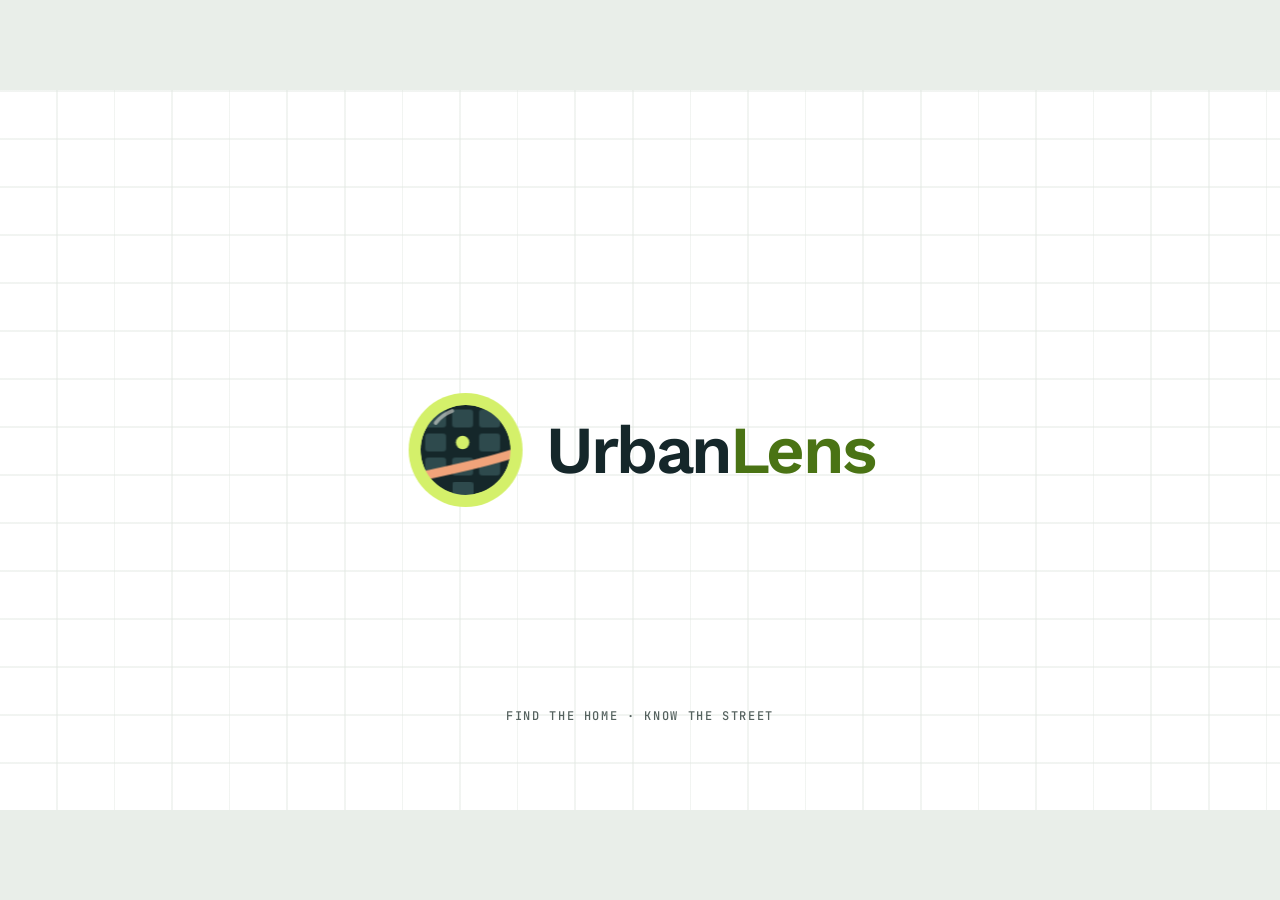
==== commit 3038f396: "Deck: logo intro/outro, app slide 4" ====
--- a/index.html
+++ b/index.html
@@ -5,8 +5,8 @@
   <meta name="viewport" content="width=device-width, initial-scale=1">
   <title>UrbanLens · Pitch</title>
   <link rel="icon" href="data:image/svg+xml,%3Csvg xmlns='http://www.w3.org/2000/svg' viewBox='0 0 32 32'%3E%3Crect width='32' height='32' rx='8' fill='%23d4f06a'/%3E%3Ccircle cx='16' cy='14' r='6' fill='none' stroke='%2315272a' stroke-width='3'/%3E%3Cpath d='M16 20v6' stroke='%2315272a' stroke-width='3' stroke-linecap='round'/%3E%3C/svg%3E">
-  <script type="module" crossorigin src="./assets/index-CtQcZimL.js"></script>
-  <link rel="stylesheet" crossorigin href="./assets/index-BU7ZIJS9.css">
+  <script type="module" crossorigin src="./assets/index-B_OvuTx0.js"></script>
+  <link rel="stylesheet" crossorigin href="./assets/index-YdGv0RYN.css">
 </head>
 <body>
 <main class="viewport">
@@ -15,29 +15,8 @@
   <div class="chrome bottom"><span>UrbanLens · Find the home. Master the neighbourhood.</span><span id="slide-count"></span></div>
   <div class="talk-bar" aria-hidden="true"><i class="talk-fill"></i></div>
 
-<section class="slide s-app s-opening" data-title="Opening: the app, live" data-speaker="ALL" data-seconds="0" data-notes="Opening sequence. Leave this on while the room settles: the phone plays the app tour on a loop and the QR code lets people try it. Arrow right to the cover starts the talk and the timer.">
-  <div class="app-copy">
-    <p class="eyebrow">UrbanLens · live prototype</p>
-    <h2>Find the home. Know the street.</h2>
-    <ol class="app-steps">
-      <li data-step="0"><b>Search</b><span>Same filters as any portal.</span></li>
-      <li data-step="1"><b>How you live</b><span>A profile or your own priorities.</span></li>
-      <li data-step="2"><b>Your ranking</b><span>Map and list re-rank as you choose.</span></li>
-      <li data-step="3"><b>Street report</b><span>Noise, safety, metro, shops, with sources.</span></li>
-      <li data-step="4"><b>Move Pass</b><span>Every layer, €9.99 once.</span></li>
-    </ol>
-  </div>
-  <div class="app-device" aria-label="UrbanLens app in a phone browser">
-    <div class="app-bar"><svg class="app-lock" width="12" height="12" viewBox="0 0 24 24" aria-hidden="true"><rect x="5" y="10" width="14" height="11" rx="2" fill="#3d4b49"/><path d="M8 10V7a4 4 0 0 1 8 0v3" stroke="#3d4b49" stroke-width="2.4" fill="none"/></svg>rafh685.github.io/urbanlens-pitch/app</div>
-    <iframe class="app-frame" title="UrbanLens app" src="./app/?embed" loading="eager"></iframe>
-    <div class="app-tabs"><span></span></div>
-  </div>
-  <aside class="try-card">
-    <svg class="qr" viewBox="0 0 33 33" shape-rendering="crispEdges" aria-label="QR code to the UrbanLens app"><path d="M0 0h1v1h-1zM1 0h1v1h-1zM2 0h1v1h-1zM3 0h1v1h-1zM4 0h1v1h-1zM5 0h1v1h-1zM6 0h1v1h-1zM8 0h1v1h-1zM9 0h1v1h-1zM10 0h1v1h-1zM11 0h1v1h-1zM14 0h1v1h-1zM15 0h1v1h-1zM16 0h1v1h-1zM17 0h1v1h-1zM18 0h1v1h-1zM22 0h1v1h-1zM23 0h1v1h-1zM24 0h1v1h-1zM26 0h1v1h-1zM27 0h1v1h-1zM28 0h1v1h-1zM29 0h1v1h-1zM30 0h1v1h-1zM31 0h1v1h-1zM32 0h1v1h-1zM0 1h1v1h-1zM6 1h1v1h-1zM17 1h1v1h-1zM19 1h1v1h-1zM24 1h1v1h-1zM26 1h1v1h-1zM32 1h1v1h-1zM0 2h1v1h-1zM2 2h1v1h-1zM3 2h1v1h-1zM4 2h1v1h-1zM6 2h1v1h-1zM10 2h1v1h-1zM11 2h1v1h-1zM13 2h1v1h-1zM16 2h1v1h-1zM20 2h1v1h-1zM21 2h1v1h-1zM22 2h1v1h-1zM24 2h1v1h-1zM26 2h1v1h-1zM28 2h1v1h-1zM29 2h1v1h-1zM30 2h1v1h-1zM32 2h1v1h-1zM0 3h1v1h-1zM2 3h1v1h-1zM3 3h1v1h-1zM4 3h1v1h-1zM6 3h1v1h-1zM8 3h1v1h-1zM9 3h1v1h-1zM12 3h1v1h-1zM14 3h1v1h-1zM15 3h1v1h-1zM17 3h1v1h-1zM18 3h1v1h-1zM20 3h1v1h-1zM22 3h1v1h-1zM23 3h1v1h-1zM24 3h1v1h-1zM26 3h1v1h-1zM28 3h1v1h-1zM29 3h1v1h-1zM30 3h1v1h-1zM32 3h1v1h-1zM0 4h1v1h-1zM2 4h1v1h-1zM3 4h1v1h-1zM4 4h1v1h-1zM6 4h1v1h-1zM8 4h1v1h-1zM9 4h1v1h-1zM13 4h1v1h-1zM14 4h1v1h-1zM18 4h1v1h-1zM19 4h1v1h-1zM20 4h1v1h-1zM21 4h1v1h-1zM23 4h1v1h-1zM26 4h1v1h-1zM28 4h1v1h-1zM29 4h1v1h-1zM30 4h1v1h-1zM32 4h1v1h-1zM0 5h1v1h-1zM6 5h1v1h-1zM8 5h1v1h-1zM9 5h1v1h-1zM11 5h1v1h-1zM13 5h1v1h-1zM14 5h1v1h-1zM16 5h1v1h-1zM17 5h1v1h-1zM18 5h1v1h-1zM19 5h1v1h-1zM24 5h1v1h-1zM26 5h1v1h-1zM32 5h1v1h-1zM0 6h1v1h-1zM1 6h1v1h-1zM2 6h1v1h-1zM3 6h1v1h-1zM4 6h1v1h-1zM5 6h1v1h-1zM6 6h1v1h-1zM8 6h1v1h-1zM10 6h1v1h-1zM12 6h1v1h-1zM14 6h1v1h-1zM16 6h1v1h-1zM18 6h1v1h-1zM20 6h1v1h-1zM22 6h1v1h-1zM24 6h1v1h-1zM26 6h1v1h-1zM27 6h1v1h-1zM28 6h1v1h-1zM29 6h1v1h-1zM30 6h1v1h-1zM31 6h1v1h-1zM32 6h1v1h-1zM8 7h1v1h-1zM9 7h1v1h-1zM10 7h1v1h-1zM12 7h1v1h-1zM14 7h1v1h-1zM15 7h1v1h-1zM16 7h1v1h-1zM17 7h1v1h-1zM21 7h1v1h-1zM22 7h1v1h-1zM23 7h1v1h-1zM0 8h1v1h-1zM4 8h1v1h-1zM6 8h1v1h-1zM7 8h1v1h-1zM8 8h1v1h-1zM9 8h1v1h-1zM12 8h1v1h-1zM17 8h1v1h-1zM18 8h1v1h-1zM19 8h1v1h-1zM21 8h1v1h-1zM25 8h1v1h-1zM26 8h1v1h-1zM27 8h1v1h-1zM28 8h1v1h-1zM29 8h1v1h-1zM32 8h1v1h-1zM0 9h1v1h-1zM4 9h1v1h-1zM5 9h1v1h-1zM7 9h1v1h-1zM12 9h1v1h-1zM13 9h1v1h-1zM14 9h1v1h-1zM15 9h1v1h-1zM16 9h1v1h-1zM18 9h1v1h-1zM21 9h1v1h-1zM22 9h1v1h-1zM23 9h1v1h-1zM24 9h1v1h-1zM25 9h1v1h-1zM29 9h1v1h-1zM30 9h1v1h-1zM31 9h1v1h-1zM2 10h1v1h-1zM3 10h1v1h-1zM5 10h1v1h-1zM6 10h1v1h-1zM8 10h1v1h-1zM10 10h1v1h-1zM15 10h1v1h-1zM16 10h1v1h-1zM17 10h1v1h-1zM23 10h1v1h-1zM25 10h1v1h-1zM29 10h1v1h-1zM31 10h1v1h-1zM1 11h1v1h-1zM2 11h1v1h-1zM4 11h1v1h-1zM5 11h1v1h-1zM7 11h1v1h-1zM10 11h1v1h-1zM14 11h1v1h-1zM16 11h1v1h-1zM17 11h1v1h-1zM18 11h1v1h-1zM21 11h1v1h-1zM23 11h1v1h-1zM31 11h1v1h-1zM1 12h1v1h-1zM2 12h1v1h-1zM5 12h1v1h-1zM6 12h1v1h-1zM7 12h1v1h-1zM8 12h1v1h-1zM10 12h1v1h-1zM11 12h1v1h-1zM13 12h1v1h-1zM14 12h1v1h-1zM18 12h1v1h-1zM20 12h1v1h-1zM23 12h1v1h-1zM26 12h1v1h-1zM27 12h1v1h-1zM28 12h1v1h-1zM29 12h1v1h-1zM32 12h1v1h-1zM0 13h1v1h-1zM1 13h1v1h-1zM3 13h1v1h-1zM8 13h1v1h-1zM9 13h1v1h-1zM11 13h1v1h-1zM16 13h1v1h-1zM17 13h1v1h-1zM19 13h1v1h-1zM23 13h1v1h-1zM25 13h1v1h-1zM27 13h1v1h-1zM29 13h1v1h-1zM4 14h1v1h-1zM6 14h1v1h-1zM10 14h1v1h-1zM11 14h1v1h-1zM13 14h1v1h-1zM16 14h1v1h-1zM18 14h1v1h-1zM19 14h1v1h-1zM21 14h1v1h-1zM23 14h1v1h-1zM24 14h1v1h-1zM25 14h1v1h-1zM26 14h1v1h-1zM28 14h1v1h-1zM29 14h1v1h-1zM30 14h1v1h-1zM31 14h1v1h-1zM1 15h1v1h-1zM2 15h1v1h-1zM8 15h1v1h-1zM9 15h1v1h-1zM10 15h1v1h-1zM11 15h1v1h-1zM13 15h1v1h-1zM14 15h1v1h-1zM17 15h1v1h-1zM19 15h1v1h-1zM20 15h1v1h-1zM21 15h1v1h-1zM23 15h1v1h-1zM25 15h1v1h-1zM26 15h1v1h-1zM27 15h1v1h-1zM0 16h1v1h-1zM5 16h1v1h-1zM6 16h1v1h-1zM8 16h1v1h-1zM11 16h1v1h-1zM13 16h1v1h-1zM14 16h1v1h-1zM15 16h1v1h-1zM16 16h1v1h-1zM17 16h1v1h-1zM20 16h1v1h-1zM21 16h1v1h-1zM24 16h1v1h-1zM26 16h1v1h-1zM28 16h1v1h-1zM29 16h1v1h-1zM31 16h1v1h-1zM0 17h1v1h-1zM4 17h1v1h-1zM5 17h1v1h-1zM7 17h1v1h-1zM10 17h1v1h-1zM11 17h1v1h-1zM15 17h1v1h-1zM16 17h1v1h-1zM17 17h1v1h-1zM18 17h1v1h-1zM21 17h1v1h-1zM23 17h1v1h-1zM29 17h1v1h-1zM30 17h1v1h-1zM31 17h1v1h-1zM3 18h1v1h-1zM6 18h1v1h-1zM7 18h1v1h-1zM11 18h1v1h-1zM12 18h1v1h-1zM13 18h1v1h-1zM14 18h1v1h-1zM15 18h1v1h-1zM18 18h1v1h-1zM23 18h1v1h-1zM27 18h1v1h-1zM29 18h1v1h-1zM31 18h1v1h-1zM0 19h1v1h-1zM3 19h1v1h-1zM4 19h1v1h-1zM5 19h1v1h-1zM8 19h1v1h-1zM9 19h1v1h-1zM11 19h1v1h-1zM13 19h1v1h-1zM14 19h1v1h-1zM15 19h1v1h-1zM20 19h1v1h-1zM22 19h1v1h-1zM24 19h1v1h-1zM25 19h1v1h-1zM26 19h1v1h-1zM27 19h1v1h-1zM1 20h1v1h-1zM3 20h1v1h-1zM4 20h1v1h-1zM5 20h1v1h-1zM6 20h1v1h-1zM7 20h1v1h-1zM8 20h1v1h-1zM11 20h1v1h-1zM12 20h1v1h-1zM13 20h1v1h-1zM16 20h1v1h-1zM19 20h1v1h-1zM22 20h1v1h-1zM24 20h1v1h-1zM26 20h1v1h-1zM28 20h1v1h-1zM29 20h1v1h-1zM0 21h1v1h-1zM8 21h1v1h-1zM9 21h1v1h-1zM10 21h1v1h-1zM14 21h1v1h-1zM17 21h1v1h-1zM18 21h1v1h-1zM19 21h1v1h-1zM20 21h1v1h-1zM21 21h1v1h-1zM23 21h1v1h-1zM25 21h1v1h-1zM27 21h1v1h-1zM30 21h1v1h-1zM31 21h1v1h-1zM2 22h1v1h-1zM4 22h1v1h-1zM5 22h1v1h-1zM6 22h1v1h-1zM7 22h1v1h-1zM8 22h1v1h-1zM9 22h1v1h-1zM15 22h1v1h-1zM17 22h1v1h-1zM20 22h1v1h-1zM23 22h1v1h-1zM24 22h1v1h-1zM27 22h1v1h-1zM28 22h1v1h-1zM30 22h1v1h-1zM31 22h1v1h-1zM2 23h1v1h-1zM4 23h1v1h-1zM5 23h1v1h-1zM7 23h1v1h-1zM8 23h1v1h-1zM10 23h1v1h-1zM13 23h1v1h-1zM15 23h1v1h-1zM16 23h1v1h-1zM17 23h1v1h-1zM18 23h1v1h-1zM21 23h1v1h-1zM22 23h1v1h-1zM24 23h1v1h-1zM26 23h1v1h-1zM27 23h1v1h-1zM28 23h1v1h-1zM29 23h1v1h-1zM32 23h1v1h-1zM0 24h1v1h-1zM1 24h1v1h-1zM2 24h1v1h-1zM3 24h1v1h-1zM4 24h1v1h-1zM6 24h1v1h-1zM7 24h1v1h-1zM8 24h1v1h-1zM12 24h1v1h-1zM13 24h1v1h-1zM16 24h1v1h-1zM17 24h1v1h-1zM19 24h1v1h-1zM21 24h1v1h-1zM22 24h1v1h-1zM23 24h1v1h-1zM24 24h1v1h-1zM25 24h1v1h-1zM26 24h1v1h-1zM27 24h1v1h-1zM28 24h1v1h-1zM8 25h1v1h-1zM10 25h1v1h-1zM11 25h1v1h-1zM12 25h1v1h-1zM13 25h1v1h-1zM14 25h1v1h-1zM15 25h1v1h-1zM16 25h1v1h-1zM18 25h1v1h-1zM24 25h1v1h-1zM28 25h1v1h-1zM30 25h1v1h-1zM31 25h1v1h-1zM0 26h1v1h-1zM1 26h1v1h-1zM2 26h1v1h-1zM3 26h1v1h-1zM4 26h1v1h-1zM5 26h1v1h-1zM6 26h1v1h-1zM8 26h1v1h-1zM11 26h1v1h-1zM14 26h1v1h-1zM15 26h1v1h-1zM17 26h1v1h-1zM20 26h1v1h-1zM21 26h1v1h-1zM22 26h1v1h-1zM24 26h1v1h-1zM26 26h1v1h-1zM28 26h1v1h-1zM29 26h1v1h-1zM31 26h1v1h-1zM0 27h1v1h-1zM6 27h1v1h-1zM9 27h1v1h-1zM12 27h1v1h-1zM17 27h1v1h-1zM18 27h1v1h-1zM21 27h1v1h-1zM24 27h1v1h-1zM28 27h1v1h-1zM32 27h1v1h-1zM0 28h1v1h-1zM2 28h1v1h-1zM3 28h1v1h-1zM4 28h1v1h-1zM6 28h1v1h-1zM8 28h1v1h-1zM9 28h1v1h-1zM10 28h1v1h-1zM14 28h1v1h-1zM15 28h1v1h-1zM18 28h1v1h-1zM20 28h1v1h-1zM24 28h1v1h-1zM25 28h1v1h-1zM26 28h1v1h-1zM27 28h1v1h-1zM28 28h1v1h-1zM29 28h1v1h-1zM0 29h1v1h-1zM2 29h1v1h-1zM3 29h1v1h-1zM4 29h1v1h-1zM6 29h1v1h-1zM9 29h1v1h-1zM11 29h1v1h-1zM12 29h1v1h-1zM13 29h1v1h-1zM16 29h1v1h-1zM17 29h1v1h-1zM19 29h1v1h-1zM22 29h1v1h-1zM23 29h1v1h-1zM24 29h1v1h-1zM26 29h1v1h-1zM27 29h1v1h-1zM28 29h1v1h-1zM29 29h1v1h-1zM31 29h1v1h-1zM0 30h1v1h-1zM2 30h1v1h-1zM3 30h1v1h-1zM4 30h1v1h-1zM6 30h1v1h-1zM10 30h1v1h-1zM11 30h1v1h-1zM16 30h1v1h-1zM18 30h1v1h-1zM19 30h1v1h-1zM23 30h1v1h-1zM26 30h1v1h-1zM27 30h1v1h-1zM28 30h1v1h-1zM0 31h1v1h-1zM6 31h1v1h-1zM10 31h1v1h-1zM14 31h1v1h-1zM17 31h1v1h-1zM18 31h1v1h-1zM19 31h1v1h-1zM20 31h1v1h-1zM21 31h1v1h-1zM23 31h1v1h-1zM24 31h1v1h-1zM26 31h1v1h-1zM0 32h1v1h-1zM1 32h1v1h-1zM2 32h1v1h-1zM3 32h1v1h-1zM4 32h1v1h-1zM5 32h1v1h-1zM6 32h1v1h-1zM8 32h1v1h-1zM10 32h1v1h-1zM11 32h1v1h-1zM14 32h1v1h-1zM15 32h1v1h-1zM17 32h1v1h-1zM18 32h1v1h-1zM20 32h1v1h-1zM21 32h1v1h-1zM22 32h1v1h-1zM24 32h1v1h-1zM25 32h1v1h-1zM26 32h1v1h-1zM29 32h1v1h-1zM32 32h1v1h-1z" fill="#15272a"/></svg>
-    <b>Try it now</b>
-    <span>Scan with your phone camera. It runs in the browser.</span>
-    <code>rafh685.github.io/urbanlens-pitch/app</code>
-  </aside>
+<section class="slide s-logo" data-title="Intro: logo animation" data-speaker="ALL" data-seconds="0" data-notes="Opening. The logo animation loops while the room settles. Arrow right to the cover starts the talk.">
+  <iframe class="logo-frame" title="UrbanLens logo animation" src="./logo/?embed" loading="eager"></iframe>
 </section>
 
 <section class="slide s-cover" data-title="Cover and hook" data-speaker="DAVID" data-seconds="20" data-notes="DAVID: When you look for a flat in Madrid, you see thirty photos of the living room. You see the square metres and the price. What you don't see is the street: the bar downstairs that's open until three, the avenue under your bedroom window, the ten-minute walk to a metro that the listing calls 'well connected'. You find out after you sign. We're UrbanLens: we help renters and buyers choose a home by adding the street around it to every listing.">
@@ -113,6 +92,27 @@
   <p class="demo-note">Concept demo with sample flats. Keys 1 to 4: priorities · R: reset</p>
 </section>
 
+<section class="slide s-app" data-title="The app, live" data-speaker="DAVID" data-seconds="45" data-notes="DAVID: And this is the app itself, running in a phone browser. [The tour plays on its own; talk over it.] I search Madrid, two bedrooms, under 1,200. I say how I live: a couple who wants quiet. The map ranks every flat for me, and I can add the metro. I open the top flat: its street report shows noise at night, safety for the district, the walk to the metro, each with its source. The full report is in the Move Pass, 9.99 once. [Tap the phone to take control; it stops the tour.]">
+  <div class="app-copy">
+    <p class="eyebrow">03 · Product</p>
+    <h2>The app, live.</h2>
+    <p class="lede">A phone browser, the real prototype, tapping through what a renter does.</p>
+    <ol class="app-steps">
+      <li data-step="0"><b>Search</b><span>Same filters as any portal.</span></li>
+      <li data-step="1"><b>How you live</b><span>A profile or your own priorities.</span></li>
+      <li data-step="2"><b>Your ranking</b><span>Map and list re-rank as you choose.</span></li>
+      <li data-step="3"><b>Street report</b><span>Noise, safety, metro, shops, with sources.</span></li>
+      <li data-step="4"><b>Move Pass</b><span>Every layer, €9.99 once.</span></li>
+    </ol>
+    <p class="app-note">Prototype with sample flats · rafh685.github.io/urbanlens-pitch/app</p>
+  </div>
+  <div class="app-device" aria-label="UrbanLens app in a phone browser">
+    <div class="app-bar"><svg class="app-lock" width="12" height="12" viewBox="0 0 24 24" aria-hidden="true"><rect x="5" y="10" width="14" height="11" rx="2" fill="#3d4b49"/><path d="M8 10V7a4 4 0 0 1 8 0v3" stroke="#3d4b49" stroke-width="2.4" fill="none"/></svg>rafh685.github.io/urbanlens-pitch/app</div>
+    <iframe class="app-frame" title="UrbanLens app" src="./app/?embed" loading="eager"></iframe>
+    <div class="app-tabs"><span></span></div>
+  </div>
+</section>
+
 <section class="slide s-big" data-title="Why now" data-speaker="RAFAEL" data-seconds="35" data-notes="RAFAEL: Why now? Home search moved from newspaper ads to online portals around 2000; in 2020 portal maps started showing building data. The next step is the street. Because the data already exists, it's just not on the listing. Madrid publishes a noise map for every building facade and has more than 7,000 traffic sensors updating every five minutes. Barcelona has its own facade noise map. And it matters: in Madrid, one resident in ten lives above the legal night limit for traffic noise, and that goes from 1% in one district to almost 20% in another. Same city, very different nights. Meanwhile, rents keep going up, so a wrong choice costs more every year.">
   <header>
     <p class="eyebrow">04 · Why now</p>
@@ -279,12 +279,22 @@
   <div class="ask reveal"><strong>€300k</strong><p><b>Pre-seed: about 22 months of runway at plan.</b> We raise the seed round around month 15 to 18, once the pilot proves usage and agency payments, before cash runs out late in year 2.</p></div>
 </section>
 
-<section class="slide s-close" data-title="Close" data-speaker="DAVID" data-seconds="20" data-notes="DAVID: Today, people choose a flat by asking: where is it, and how much? We want them to ask: where do I actually want to live? UrbanLens: find the home, master the neighbourhood. One question for you: when you last moved, would you have paid ten euros to know the street before you signed? Thank you.">
+<section class="slide s-close" data-title="Close" data-speaker="DAVID" data-seconds="20" data-notes="DAVID: Today, people choose a flat by asking: where is it, and how much? We want them to ask: where do I actually want to live? UrbanLens: find the home, master the neighbourhood. One question for you: when you last moved, would you have paid ten euros to know the street before you signed? [Point to the QR code: the room can try the app on their phones.] Thank you.">
   <div>
     <p class="eyebrow reveal">UrbanLens · Find the home. Master the neighbourhood.</p>
     <h2 class="reveal">From “where is the flat?” to <span>“where do I want to live?”</span></h2>
     <p class="question reveal">Our question for you: the last time you moved, <b>would you have paid €10 to know the street before you signed?</b></p>
   </div>
+  <aside class="try-card reveal">
+    <svg class="qr" viewBox="0 0 33 33" shape-rendering="crispEdges" aria-label="QR code to the UrbanLens app"><path d="M0 0h1v1h-1zM1 0h1v1h-1zM2 0h1v1h-1zM3 0h1v1h-1zM4 0h1v1h-1zM5 0h1v1h-1zM6 0h1v1h-1zM8 0h1v1h-1zM9 0h1v1h-1zM10 0h1v1h-1zM11 0h1v1h-1zM14 0h1v1h-1zM15 0h1v1h-1zM16 0h1v1h-1zM17 0h1v1h-1zM18 0h1v1h-1zM22 0h1v1h-1zM23 0h1v1h-1zM24 0h1v1h-1zM26 0h1v1h-1zM27 0h1v1h-1zM28 0h1v1h-1zM29 0h1v1h-1zM30 0h1v1h-1zM31 0h1v1h-1zM32 0h1v1h-1zM0 1h1v1h-1zM6 1h1v1h-1zM17 1h1v1h-1zM19 1h1v1h-1zM24 1h1v1h-1zM26 1h1v1h-1zM32 1h1v1h-1zM0 2h1v1h-1zM2 2h1v1h-1zM3 2h1v1h-1zM4 2h1v1h-1zM6 2h1v1h-1zM10 2h1v1h-1zM11 2h1v1h-1zM13 2h1v1h-1zM16 2h1v1h-1zM20 2h1v1h-1zM21 2h1v1h-1zM22 2h1v1h-1zM24 2h1v1h-1zM26 2h1v1h-1zM28 2h1v1h-1zM29 2h1v1h-1zM30 2h1v1h-1zM32 2h1v1h-1zM0 3h1v1h-1zM2 3h1v1h-1zM3 3h1v1h-1zM4 3h1v1h-1zM6 3h1v1h-1zM8 3h1v1h-1zM9 3h1v1h-1zM12 3h1v1h-1zM14 3h1v1h-1zM15 3h1v1h-1zM17 3h1v1h-1zM18 3h1v1h-1zM20 3h1v1h-1zM22 3h1v1h-1zM23 3h1v1h-1zM24 3h1v1h-1zM26 3h1v1h-1zM28 3h1v1h-1zM29 3h1v1h-1zM30 3h1v1h-1zM32 3h1v1h-1zM0 4h1v1h-1zM2 4h1v1h-1zM3 4h1v1h-1zM4 4h1v1h-1zM6 4h1v1h-1zM8 4h1v1h-1zM9 4h1v1h-1zM13 4h1v1h-1zM14 4h1v1h-1zM18 4h1v1h-1zM19 4h1v1h-1zM20 4h1v1h-1zM21 4h1v1h-1zM23 4h1v1h-1zM26 4h1v1h-1zM28 4h1v1h-1zM29 4h1v1h-1zM30 4h1v1h-1zM32 4h1v1h-1zM0 5h1v1h-1zM6 5h1v1h-1zM8 5h1v1h-1zM9 5h1v1h-1zM11 5h1v1h-1zM13 5h1v1h-1zM14 5h1v1h-1zM16 5h1v1h-1zM17 5h1v1h-1zM18 5h1v1h-1zM19 5h1v1h-1zM24 5h1v1h-1zM26 5h1v1h-1zM32 5h1v1h-1zM0 6h1v1h-1zM1 6h1v1h-1zM2 6h1v1h-1zM3 6h1v1h-1zM4 6h1v1h-1zM5 6h1v1h-1zM6 6h1v1h-1zM8 6h1v1h-1zM10 6h1v1h-1zM12 6h1v1h-1zM14 6h1v1h-1zM16 6h1v1h-1zM18 6h1v1h-1zM20 6h1v1h-1zM22 6h1v1h-1zM24 6h1v1h-1zM26 6h1v1h-1zM27 6h1v1h-1zM28 6h1v1h-1zM29 6h1v1h-1zM30 6h1v1h-1zM31 6h1v1h-1zM32 6h1v1h-1zM8 7h1v1h-1zM9 7h1v1h-1zM10 7h1v1h-1zM12 7h1v1h-1zM14 7h1v1h-1zM15 7h1v1h-1zM16 7h1v1h-1zM17 7h1v1h-1zM21 7h1v1h-1zM22 7h1v1h-1zM23 7h1v1h-1zM0 8h1v1h-1zM4 8h1v1h-1zM6 8h1v1h-1zM7 8h1v1h-1zM8 8h1v1h-1zM9 8h1v1h-1zM12 8h1v1h-1zM17 8h1v1h-1zM18 8h1v1h-1zM19 8h1v1h-1zM21 8h1v1h-1zM25 8h1v1h-1zM26 8h1v1h-1zM27 8h1v1h-1zM28 8h1v1h-1zM29 8h1v1h-1zM32 8h1v1h-1zM0 9h1v1h-1zM4 9h1v1h-1zM5 9h1v1h-1zM7 9h1v1h-1zM12 9h1v1h-1zM13 9h1v1h-1zM14 9h1v1h-1zM15 9h1v1h-1zM16 9h1v1h-1zM18 9h1v1h-1zM21 9h1v1h-1zM22 9h1v1h-1zM23 9h1v1h-1zM24 9h1v1h-1zM25 9h1v1h-1zM29 9h1v1h-1zM30 9h1v1h-1zM31 9h1v1h-1zM2 10h1v1h-1zM3 10h1v1h-1zM5 10h1v1h-1zM6 10h1v1h-1zM8 10h1v1h-1zM10 10h1v1h-1zM15 10h1v1h-1zM16 10h1v1h-1zM17 10h1v1h-1zM23 10h1v1h-1zM25 10h1v1h-1zM29 10h1v1h-1zM31 10h1v1h-1zM1 11h1v1h-1zM2 11h1v1h-1zM4 11h1v1h-1zM5 11h1v1h-1zM7 11h1v1h-1zM10 11h1v1h-1zM14 11h1v1h-1zM16 11h1v1h-1zM17 11h1v1h-1zM18 11h1v1h-1zM21 11h1v1h-1zM23 11h1v1h-1zM31 11h1v1h-1zM1 12h1v1h-1zM2 12h1v1h-1zM5 12h1v1h-1zM6 12h1v1h-1zM7 12h1v1h-1zM8 12h1v1h-1zM10 12h1v1h-1zM11 12h1v1h-1zM13 12h1v1h-1zM14 12h1v1h-1zM18 12h1v1h-1zM20 12h1v1h-1zM23 12h1v1h-1zM26 12h1v1h-1zM27 12h1v1h-1zM28 12h1v1h-1zM29 12h1v1h-1zM32 12h1v1h-1zM0 13h1v1h-1zM1 13h1v1h-1zM3 13h1v1h-1zM8 13h1v1h-1zM9 13h1v1h-1zM11 13h1v1h-1zM16 13h1v1h-1zM17 13h1v1h-1zM19 13h1v1h-1zM23 13h1v1h-1zM25 13h1v1h-1zM27 13h1v1h-1zM29 13h1v1h-1zM4 14h1v1h-1zM6 14h1v1h-1zM10 14h1v1h-1zM11 14h1v1h-1zM13 14h1v1h-1zM16 14h1v1h-1zM18 14h1v1h-1zM19 14h1v1h-1zM21 14h1v1h-1zM23 14h1v1h-1zM24 14h1v1h-1zM25 14h1v1h-1zM26 14h1v1h-1zM28 14h1v1h-1zM29 14h1v1h-1zM30 14h1v1h-1zM31 14h1v1h-1zM1 15h1v1h-1zM2 15h1v1h-1zM8 15h1v1h-1zM9 15h1v1h-1zM10 15h1v1h-1zM11 15h1v1h-1zM13 15h1v1h-1zM14 15h1v1h-1zM17 15h1v1h-1zM19 15h1v1h-1zM20 15h1v1h-1zM21 15h1v1h-1zM23 15h1v1h-1zM25 15h1v1h-1zM26 15h1v1h-1zM27 15h1v1h-1zM0 16h1v1h-1zM5 16h1v1h-1zM6 16h1v1h-1zM8 16h1v1h-1zM11 16h1v1h-1zM13 16h1v1h-1zM14 16h1v1h-1zM15 16h1v1h-1zM16 16h1v1h-1zM17 16h1v1h-1zM20 16h1v1h-1zM21 16h1v1h-1zM24 16h1v1h-1zM26 16h1v1h-1zM28 16h1v1h-1zM29 16h1v1h-1zM31 16h1v1h-1zM0 17h1v1h-1zM4 17h1v1h-1zM5 17h1v1h-1zM7 17h1v1h-1zM10 17h1v1h-1zM11 17h1v1h-1zM15 17h1v1h-1zM16 17h1v1h-1zM17 17h1v1h-1zM18 17h1v1h-1zM21 17h1v1h-1zM23 17h1v1h-1zM29 17h1v1h-1zM30 17h1v1h-1zM31 17h1v1h-1zM3 18h1v1h-1zM6 18h1v1h-1zM7 18h1v1h-1zM11 18h1v1h-1zM12 18h1v1h-1zM13 18h1v1h-1zM14 18h1v1h-1zM15 18h1v1h-1zM18 18h1v1h-1zM23 18h1v1h-1zM27 18h1v1h-1zM29 18h1v1h-1zM31 18h1v1h-1zM0 19h1v1h-1zM3 19h1v1h-1zM4 19h1v1h-1zM5 19h1v1h-1zM8 19h1v1h-1zM9 19h1v1h-1zM11 19h1v1h-1zM13 19h1v1h-1zM14 19h1v1h-1zM15 19h1v1h-1zM20 19h1v1h-1zM22 19h1v1h-1zM24 19h1v1h-1zM25 19h1v1h-1zM26 19h1v1h-1zM27 19h1v1h-1zM1 20h1v1h-1zM3 20h1v1h-1zM4 20h1v1h-1zM5 20h1v1h-1zM6 20h1v1h-1zM7 20h1v1h-1zM8 20h1v1h-1zM11 20h1v1h-1zM12 20h1v1h-1zM13 20h1v1h-1zM16 20h1v1h-1zM19 20h1v1h-1zM22 20h1v1h-1zM24 20h1v1h-1zM26 20h1v1h-1zM28 20h1v1h-1zM29 20h1v1h-1zM0 21h1v1h-1zM8 21h1v1h-1zM9 21h1v1h-1zM10 21h1v1h-1zM14 21h1v1h-1zM17 21h1v1h-1zM18 21h1v1h-1zM19 21h1v1h-1zM20 21h1v1h-1zM21 21h1v1h-1zM23 21h1v1h-1zM25 21h1v1h-1zM27 21h1v1h-1zM30 21h1v1h-1zM31 21h1v1h-1zM2 22h1v1h-1zM4 22h1v1h-1zM5 22h1v1h-1zM6 22h1v1h-1zM7 22h1v1h-1zM8 22h1v1h-1zM9 22h1v1h-1zM15 22h1v1h-1zM17 22h1v1h-1zM20 22h1v1h-1zM23 22h1v1h-1zM24 22h1v1h-1zM27 22h1v1h-1zM28 22h1v1h-1zM30 22h1v1h-1zM31 22h1v1h-1zM2 23h1v1h-1zM4 23h1v1h-1zM5 23h1v1h-1zM7 23h1v1h-1zM8 23h1v1h-1zM10 23h1v1h-1zM13 23h1v1h-1zM15 23h1v1h-1zM16 23h1v1h-1zM17 23h1v1h-1zM18 23h1v1h-1zM21 23h1v1h-1zM22 23h1v1h-1zM24 23h1v1h-1zM26 23h1v1h-1zM27 23h1v1h-1zM28 23h1v1h-1zM29 23h1v1h-1zM32 23h1v1h-1zM0 24h1v1h-1zM1 24h1v1h-1zM2 24h1v1h-1zM3 24h1v1h-1zM4 24h1v1h-1zM6 24h1v1h-1zM7 24h1v1h-1zM8 24h1v1h-1zM12 24h1v1h-1zM13 24h1v1h-1zM16 24h1v1h-1zM17 24h1v1h-1zM19 24h1v1h-1zM21 24h1v1h-1zM22 24h1v1h-1zM23 24h1v1h-1zM24 24h1v1h-1zM25 24h1v1h-1zM26 24h1v1h-1zM27 24h1v1h-1zM28 24h1v1h-1zM8 25h1v1h-1zM10 25h1v1h-1zM11 25h1v1h-1zM12 25h1v1h-1zM13 25h1v1h-1zM14 25h1v1h-1zM15 25h1v1h-1zM16 25h1v1h-1zM18 25h1v1h-1zM24 25h1v1h-1zM28 25h1v1h-1zM30 25h1v1h-1zM31 25h1v1h-1zM0 26h1v1h-1zM1 26h1v1h-1zM2 26h1v1h-1zM3 26h1v1h-1zM4 26h1v1h-1zM5 26h1v1h-1zM6 26h1v1h-1zM8 26h1v1h-1zM11 26h1v1h-1zM14 26h1v1h-1zM15 26h1v1h-1zM17 26h1v1h-1zM20 26h1v1h-1zM21 26h1v1h-1zM22 26h1v1h-1zM24 26h1v1h-1zM26 26h1v1h-1zM28 26h1v1h-1zM29 26h1v1h-1zM31 26h1v1h-1zM0 27h1v1h-1zM6 27h1v1h-1zM9 27h1v1h-1zM12 27h1v1h-1zM17 27h1v1h-1zM18 27h1v1h-1zM21 27h1v1h-1zM24 27h1v1h-1zM28 27h1v1h-1zM32 27h1v1h-1zM0 28h1v1h-1zM2 28h1v1h-1zM3 28h1v1h-1zM4 28h1v1h-1zM6 28h1v1h-1zM8 28h1v1h-1zM9 28h1v1h-1zM10 28h1v1h-1zM14 28h1v1h-1zM15 28h1v1h-1zM18 28h1v1h-1zM20 28h1v1h-1zM24 28h1v1h-1zM25 28h1v1h-1zM26 28h1v1h-1zM27 28h1v1h-1zM28 28h1v1h-1zM29 28h1v1h-1zM0 29h1v1h-1zM2 29h1v1h-1zM3 29h1v1h-1zM4 29h1v1h-1zM6 29h1v1h-1zM9 29h1v1h-1zM11 29h1v1h-1zM12 29h1v1h-1zM13 29h1v1h-1zM16 29h1v1h-1zM17 29h1v1h-1zM19 29h1v1h-1zM22 29h1v1h-1zM23 29h1v1h-1zM24 29h1v1h-1zM26 29h1v1h-1zM27 29h1v1h-1zM28 29h1v1h-1zM29 29h1v1h-1zM31 29h1v1h-1zM0 30h1v1h-1zM2 30h1v1h-1zM3 30h1v1h-1zM4 30h1v1h-1zM6 30h1v1h-1zM10 30h1v1h-1zM11 30h1v1h-1zM16 30h1v1h-1zM18 30h1v1h-1zM19 30h1v1h-1zM23 30h1v1h-1zM26 30h1v1h-1zM27 30h1v1h-1zM28 30h1v1h-1zM0 31h1v1h-1zM6 31h1v1h-1zM10 31h1v1h-1zM14 31h1v1h-1zM17 31h1v1h-1zM18 31h1v1h-1zM19 31h1v1h-1zM20 31h1v1h-1zM21 31h1v1h-1zM23 31h1v1h-1zM24 31h1v1h-1zM26 31h1v1h-1zM0 32h1v1h-1zM1 32h1v1h-1zM2 32h1v1h-1zM3 32h1v1h-1zM4 32h1v1h-1zM5 32h1v1h-1zM6 32h1v1h-1zM8 32h1v1h-1zM10 32h1v1h-1zM11 32h1v1h-1zM14 32h1v1h-1zM15 32h1v1h-1zM17 32h1v1h-1zM18 32h1v1h-1zM20 32h1v1h-1zM21 32h1v1h-1zM22 32h1v1h-1zM24 32h1v1h-1zM25 32h1v1h-1zM26 32h1v1h-1zM29 32h1v1h-1zM32 32h1v1h-1z" fill="#15272a"/></svg>
+    <b>Try it now</b>
+    <span>Scan with your phone camera. The prototype runs in the browser.</span>
+    <code>rafh685.github.io/urbanlens-pitch/app</code>
+  </aside>
+</section>
+
+<section class="slide s-logo" data-title="Outro: logo animation" data-speaker="ALL" data-seconds="0" data-notes="Closing. After the Close, the logo animation loops during the questions. Arrow right goes to the backup slides.">
+  <iframe class="logo-frame" title="UrbanLens logo animation" src="./logo/?embed" loading="eager"></iframe>
 </section>
 
 <section class="slide s-sources" data-backup data-title="Backup: how we sized the market" data-speaker="ANA-MARIA" data-notes="How we sized the market. The only official count of new rentals we found is Barcelona's: about 30,700 contracts a year for 208,000 renting households, so about 15% of renters move each year. We apply that rate everywhere; it's an estimate. Madrid does not publish its rental contracts. The firm count is an upper bound: it includes property managers.">
--- a/assets/index-YdGv0RYN.css
+++ b/assets/index-YdGv0RYN.css
@@ -0,0 +1 @@
+@font-face{font-family:Work Sans;font-style:normal;font-display:swap;font-weight:400;src:url(./work-sans-vietnamese-400-normal-BxGuknnG.woff2) format("woff2"),url(./work-sans-vietnamese-400-normal-DFZk_KN_.woff) format("woff");unicode-range:U+0102-0103,U+0110-0111,U+0128-0129,U+0168-0169,U+01A0-01A1,U+01AF-01B0,U+0300-0301,U+0303-0304,U+0308-0309,U+0323,U+0329,U+1EA0-1EF9,U+20AB}@font-face{font-family:Work Sans;font-style:normal;font-display:swap;font-weight:400;src:url(./work-sans-latin-ext-400-normal-zfQnhXzv.woff2) format("woff2"),url(./work-sans-latin-ext-400-normal-j7TZlk-s.woff) format("woff");unicode-range:U+0100-02BA,U+02BD-02C5,U+02C7-02CC,U+02CE-02D7,U+02DD-02FF,U+0304,U+0308,U+0329,U+1D00-1DBF,U+1E00-1E9F,U+1EF2-1EFF,U+2020,U+20A0-20AB,U+20AD-20C0,U+2113,U+2C60-2C7F,U+A720-A7FF}@font-face{font-family:Work Sans;font-style:normal;font-display:swap;font-weight:400;src:url(./work-sans-latin-400-normal-jUejSri3.woff2) format("woff2"),url(./work-sans-latin-400-normal-DE1_0GuN.woff) format("woff");unicode-range:U+0000-00FF,U+0131,U+0152-0153,U+02BB-02BC,U+02C6,U+02DA,U+02DC,U+0304,U+0308,U+0329,U+2000-206F,U+20AC,U+2122,U+2191,U+2193,U+2212,U+2215,U+FEFF,U+FFFD}@font-face{font-family:Work Sans;font-style:normal;font-display:swap;font-weight:500;src:url(./work-sans-vietnamese-500-normal-Czn2Xkog.woff2) format("woff2"),url(./work-sans-vietnamese-500-normal-90nhZfxs.woff) format("woff");unicode-range:U+0102-0103,U+0110-0111,U+0128-0129,U+0168-0169,U+01A0-01A1,U+01AF-01B0,U+0300-0301,U+0303-0304,U+0308-0309,U+0323,U+0329,U+1EA0-1EF9,U+20AB}@font-face{font-family:Work Sans;font-style:normal;font-display:swap;font-weight:500;src:url(./work-sans-latin-ext-500-normal-CAKEIVkc.woff2) format("woff2"),url(./work-sans-latin-ext-500-normal-CW9ss9Cz.woff) format("woff");unicode-range:U+0100-02BA,U+02BD-02C5,U+02C7-02CC,U+02CE-02D7,U+02DD-02FF,U+0304,U+0308,U+0329,U+1D00-1DBF,U+1E00-1E9F,U+1EF2-1EFF,U+2020,U+20A0-20AB,U+20AD-20C0,U+2113,U+2C60-2C7F,U+A720-A7FF}@font-face{font-family:Work Sans;font-style:normal;font-display:swap;font-weight:500;src:url(./work-sans-latin-500-normal-BKGnScDy.woff2) format("woff2"),url(./work-sans-latin-500-normal-BmdXWF6_.woff) format("woff");unicode-range:U+0000-00FF,U+0131,U+0152-0153,U+02BB-02BC,U+02C6,U+02DA,U+02DC,U+0304,U+0308,U+0329,U+2000-206F,U+20AC,U+2122,U+2191,U+2193,U+2212,U+2215,U+FEFF,U+FFFD}@font-face{font-family:Work Sans;font-style:normal;font-display:swap;font-weight:600;src:url(./work-sans-vietnamese-600-normal-DizFELYt.woff2) format("woff2"),url(./work-sans-vietnamese-600-normal-ue5fzGW6.woff) format("woff");unicode-range:U+0102-0103,U+0110-0111,U+0128-0129,U+0168-0169,U+01A0-01A1,U+01AF-01B0,U+0300-0301,U+0303-0304,U+0308-0309,U+0323,U+0329,U+1EA0-1EF9,U+20AB}@font-face{font-family:Work Sans;font-style:normal;font-display:swap;font-weight:600;src:url(./work-sans-latin-ext-600-normal-DNiHHggD.woff2) format("woff2"),url(./work-sans-latin-ext-600-normal-B1NFRnx8.woff) format("woff");unicode-range:U+0100-02BA,U+02BD-02C5,U+02C7-02CC,U+02CE-02D7,U+02DD-02FF,U+0304,U+0308,U+0329,U+1D00-1DBF,U+1E00-1E9F,U+1EF2-1EFF,U+2020,U+20A0-20AB,U+20AD-20C0,U+2113,U+2C60-2C7F,U+A720-A7FF}@font-face{font-family:Work Sans;font-style:normal;font-display:swap;font-weight:600;src:url(./work-sans-latin-600-normal-DB-2V89X.woff2) format("woff2"),url(./work-sans-latin-600-normal-Cg-NlmS7.woff) format("woff");unicode-range:U+0000-00FF,U+0131,U+0152-0153,U+02BB-02BC,U+02C6,U+02DA,U+02DC,U+0304,U+0308,U+0329,U+2000-206F,U+20AC,U+2122,U+2191,U+2193,U+2212,U+2215,U+FEFF,U+FFFD}@font-face{font-family:Work Sans;font-style:normal;font-display:swap;font-weight:700;src:url(./work-sans-vietnamese-700-normal-CqjC4WOy.woff2) format("woff2"),url(./work-sans-vietnamese-700-normal-BYAoORCv.woff) format("woff");unicode-range:U+0102-0103,U+0110-0111,U+0128-0129,U+0168-0169,U+01A0-01A1,U+01AF-01B0,U+0300-0301,U+0303-0304,U+0308-0309,U+0323,U+0329,U+1EA0-1EF9,U+20AB}@font-face{font-family:Work Sans;font-style:normal;font-display:swap;font-weight:700;src:url(./work-sans-latin-ext-700-normal-Bc0iTajH.woff2) format("woff2"),url(./work-sans-latin-ext-700-normal-BP8nCPzd.woff) format("woff");unicode-range:U+0100-02BA,U+02BD-02C5,U+02C7-02CC,U+02CE-02D7,U+02DD-02FF,U+0304,U+0308,U+0329,U+1D00-1DBF,U+1E00-1E9F,U+1EF2-1EFF,U+2020,U+20A0-20AB,U+20AD-20C0,U+2113,U+2C60-2C7F,U+A720-A7FF}@font-face{font-family:Work Sans;font-style:normal;font-display:swap;font-weight:700;src:url(./work-sans-latin-700-normal-CEeo_t6l.woff2) format("woff2"),url(./work-sans-latin-700-normal-mDs79oer.woff) format("woff");unicode-range:U+0000-00FF,U+0131,U+0152-0153,U+02BB-02BC,U+02C6,U+02DA,U+02DC,U+0304,U+0308,U+0329,U+2000-206F,U+20AC,U+2122,U+2191,U+2193,U+2212,U+2215,U+FEFF,U+FFFD}@font-face{font-family:JetBrains Mono;font-style:normal;font-display:swap;font-weight:400;src:url([data-uri]) format("woff2"),url([data-uri]) format("woff");unicode-range:U+0460-052F,U+1C80-1C8A,U+20B4,U+2DE0-2DFF,U+A640-A69F,U+FE2E-FE2F}@font-face{font-family:JetBrains Mono;font-style:normal;font-display:swap;font-weight:400;src:url(./jetbrains-mono-cyrillic-400-normal-BEIGL1Tu.woff2) format("woff2"),url(./jetbrains-mono-cyrillic-400-normal-ugxPyKxw.woff) format("woff");unicode-range:U+0301,U+0400-045F,U+0490-0491,U+04B0-04B1,U+2116}@font-face{font-family:JetBrains Mono;font-style:normal;font-display:swap;font-weight:400;src:url(./jetbrains-mono-greek-400-normal-C190GLew.woff2) format("woff2"),url(./jetbrains-mono-greek-400-normal-B9oWc5Lo.woff) format("woff");unicode-range:U+0370-0377,U+037A-037F,U+0384-038A,U+038C,U+038E-03A1,U+03A3-03FF}@font-face{font-family:JetBrains Mono;font-style:normal;font-display:swap;font-weight:400;src:url([data-uri]) format("woff2"),url(./jetbrains-mono-vietnamese-400-normal-CqNFfHCs.woff) format("woff");unicode-range:U+0102-0103,U+0110-0111,U+0128-0129,U+0168-0169,U+01A0-01A1,U+01AF-01B0,U+0300-0301,U+0303-0304,U+0308-0309,U+0323,U+0329,U+1EA0-1EF9,U+20AB}@font-face{font-family:JetBrains Mono;font-style:normal;font-display:swap;font-weight:400;src:url(./jetbrains-mono-latin-ext-400-normal-Bc8Ftmh3.woff2) format("woff2"),url(./jetbrains-mono-latin-ext-400-normal-fXTG6kC5.woff) format("woff");unicode-range:U+0100-02BA,U+02BD-02C5,U+02C7-02CC,U+02CE-02D7,U+02DD-02FF,U+0304,U+0308,U+0329,U+1D00-1DBF,U+1E00-1E9F,U+1EF2-1EFF,U+2020,U+20A0-20AB,U+20AD-20C0,U+2113,U+2C60-2C7F,U+A720-A7FF}@font-face{font-family:JetBrains Mono;font-style:normal;font-display:swap;font-weight:400;src:url(./jetbrains-mono-latin-400-normal-V6pRDFza.woff2) format("woff2"),url(./jetbrains-mono-latin-400-normal-6-qcROiO.woff) format("woff");unicode-range:U+0000-00FF,U+0131,U+0152-0153,U+02BB-02BC,U+02C6,U+02DA,U+02DC,U+0304,U+0308,U+0329,U+2000-206F,U+20AC,U+2122,U+2191,U+2193,U+2212,U+2215,U+FEFF,U+FFFD}@font-face{font-family:JetBrains Mono;font-style:normal;font-display:swap;font-weight:600;src:url([data-uri]) format("woff2"),url([data-uri]) format("woff");unicode-range:U+0460-052F,U+1C80-1C8A,U+20B4,U+2DE0-2DFF,U+A640-A69F,U+FE2E-FE2F}@font-face{font-family:JetBrains Mono;font-style:normal;font-display:swap;font-weight:600;src:url(./jetbrains-mono-cyrillic-600-normal-EVf6-Yzo.woff2) format("woff2"),url(./jetbrains-mono-cyrillic-600-normal-8K4wrrwR.woff) format("woff");unicode-range:U+0301,U+0400-045F,U+0490-0491,U+04B0-04B1,U+2116}@font-face{font-family:JetBrains Mono;font-style:normal;font-display:swap;font-weight:600;src:url(./jetbrains-mono-greek-600-normal-H7WoG9Et.woff2) format("woff2"),url(./jetbrains-mono-greek-600-normal-mc2nkWzM.woff) format("woff");unicode-range:U+0370-0377,U+037A-037F,U+0384-038A,U+038C,U+038E-03A1,U+03A3-03FF}@font-face{font-family:JetBrains Mono;font-style:normal;font-display:swap;font-weight:600;src:url([data-uri]) format("woff2"),url(./jetbrains-mono-vietnamese-600-normal-OWROknRo.woff) format("woff");unicode-range:U+0102-0103,U+0110-0111,U+0128-0129,U+0168-0169,U+01A0-01A1,U+01AF-01B0,U+0300-0301,U+0303-0304,U+0308-0309,U+0323,U+0329,U+1EA0-1EF9,U+20AB}@font-face{font-family:JetBrains Mono;font-style:normal;font-display:swap;font-weight:600;src:url(./jetbrains-mono-latin-ext-600-normal-BfB_LPfz.woff2) format("woff2"),url(./jetbrains-mono-latin-ext-600-normal-DObL3zCW.woff) format("woff");unicode-range:U+0100-02BA,U+02BD-02C5,U+02C7-02CC,U+02CE-02D7,U+02DD-02FF,U+0304,U+0308,U+0329,U+1D00-1DBF,U+1E00-1E9F,U+1EF2-1EFF,U+2020,U+20A0-20AB,U+20AD-20C0,U+2113,U+2C60-2C7F,U+A720-A7FF}@font-face{font-family:JetBrains Mono;font-style:normal;font-display:swap;font-weight:600;src:url(./jetbrains-mono-latin-600-normal-C8RAYTDA.woff2) format("woff2"),url(./jetbrains-mono-latin-600-normal-BfsvjouI.woff) format("woff");unicode-range:U+0000-00FF,U+0131,U+0152-0153,U+02BB-02BC,U+02C6,U+02DA,U+02DC,U+0304,U+0308,U+0329,U+2000-206F,U+20AC,U+2122,U+2191,U+2193,U+2212,U+2215,U+FEFF,U+FFFD}:root{--night: #15272a;--night-2: #1e3437;--night-line: #2e4a4d;--cream: #f3f1ea;--paper: #ffffff;--paper-line: #e2ded3;--lime: #d4f06a;--lime-ink: #1b3a1f;--teal: #69b3a5;--peach: #f0a37a;--sun: #e9c36a;--ink: #15272a;--muted: #55625f;--faint: #66726f;--on-night: #f3f5f1;--on-night-muted: #a9bab6;--font: "Work Sans", system-ui, sans-serif;--mono: "JetBrains Mono", ui-monospace, monospace;--ease: cubic-bezier(.22, 1, .36, 1)}*{box-sizing:border-box}html,body{margin:0;height:100%;background:#0d1a1c;font-family:var(--font);overflow:hidden;-webkit-font-smoothing:antialiased}button{font:inherit;color:inherit;cursor:pointer}[hidden]{display:none!important}h1,h2,h3,p,figure,ul{margin:0}ul{padding:0;list-style:none}.viewport{position:fixed;top:0;right:0;bottom:0;left:0;overflow:hidden}.stage{position:absolute;left:50%;top:50%;width:1600px;height:900px;margin:-450px 0 0 -800px;transform-origin:center;background:var(--cream);color:var(--ink);overflow:hidden}.slide{position:absolute;top:0;right:0;bottom:0;left:0;padding:96px 100px 100px;display:none;background:var(--cream);color:var(--ink)}.slide.dark{background:var(--night);color:var(--on-night)}.slide.is-active{display:grid;animation:enter .3s var(--ease) both}@keyframes enter{0%{opacity:.3}to{opacity:1}}.reveal{opacity:1}.slide.is-active .reveal{animation:rise .55s var(--ease) both;animation-delay:calc(var(--i, 0) * .12s + .15s)}@keyframes rise{0%{opacity:0;transform:translateY(12px)}to{opacity:1;transform:none}}.chrome{position:absolute;left:100px;right:100px;display:flex;justify-content:space-between;align-items:center;font-size:17px;pointer-events:none;z-index:3;color:var(--muted)}.chrome.top{top:38px}.chrome.bottom{bottom:34px;border-top:1px solid var(--paper-line);padding-top:16px}.on-dark .chrome{color:var(--on-night-muted)}.on-dark .chrome.bottom{border-color:var(--night-line)}.on-cover .chrome.bottom{visibility:hidden}.brand{display:flex;align-items:center;gap:12px;font-weight:600;font-size:21px;color:var(--ink);letter-spacing:-.01em}.on-dark .brand{color:var(--on-night)}.brand-mark{width:28px;height:28px;border-radius:7px;background:var(--lime);display:grid;place-items:center}.brand-mark svg{width:16px;height:16px}#slide-count{font-family:var(--mono);font-size:16px}.eyebrow{font-size:18px;font-weight:600;letter-spacing:.08em;text-transform:uppercase;color:#5d8a4f;margin-bottom:22px}.dark .eyebrow{color:var(--lime)}h1{font-size:112px;line-height:1;font-weight:600;letter-spacing:-.045em}h2{font-size:66px;line-height:1.06;font-weight:600;letter-spacing:-.04em;text-wrap:balance;max-width:26ch}h3{font-size:30px;line-height:1.2;font-weight:600;letter-spacing:-.02em}.lede{font-size:28px;line-height:1.45;color:var(--muted);margin-top:20px;max-width:54ch}.dark .lede{color:var(--on-night-muted)}cite{display:block;font-style:normal;font-size:15px;line-height:1.45;color:var(--faint);margin-top:10px}.dark cite{color:#8aa09b}.tag{display:inline-block;font-size:14px;font-weight:600;letter-spacing:.08em;text-transform:uppercase;padding:6px 12px;border-radius:6px;background:#e3eed6;color:#3f6b33}.tag.teal{background:#d9eee9;color:#2a6a5e}.tag.peach{background:#fbe4d8;color:#9a4e26}.tag.sun{background:#f8edd0;color:#80621a}.dark .tag{background:var(--night-2);color:var(--lime)}.label-est{font-family:var(--mono);font-size:13px;font-weight:600;color:#9a4e26;background:#fbe4d8;border-radius:4px;padding:2px 7px;vertical-align:4px;letter-spacing:.02em}.dark .label-est{background:#4a3328;color:#f6c3a6}.s-cover{grid-template-columns:1fr 640px;gap:60px;align-items:center}.s-cover h1{margin:26px 0 30px}.s-cover .bar{width:64px;height:5px;background:var(--lime);border-radius:3px;margin-bottom:34px}.hook{font-size:38px;line-height:1.3;font-weight:500;letter-spacing:-.02em;max-width:21ch}.hook b{color:var(--lime);font-weight:600}.team-line{position:absolute;left:100px;bottom:60px;font-size:19px;color:var(--on-night-muted)}.team-line span{display:block;font-size:16px;margin-top:6px;color:#7f9692}.cover-art{position:relative;height:560px;border-radius:48px;background:var(--night-2);overflow:hidden}.cover-art svg{width:100%;height:100%}.s-problem{grid-template-rows:auto 1fr;gap:50px}.split{display:grid;grid-template-columns:1fr 1fr;gap:36px}.listing-card{background:var(--paper);border:1px solid var(--paper-line);border-radius:28px;padding:36px 40px;display:grid;gap:22px;align-content:start}.listing-card.unknown{background:var(--night);color:var(--on-night);border-color:var(--night)}.listing-card h3{font-size:26px}.listing-card .ticks{display:grid;gap:14px;font-size:23px}.listing-card .ticks li{display:flex;gap:14px;align-items:center}.listing-card .ticks li:before{content:"";width:22px;height:22px;border-radius:50%;background:var(--lime);flex:none;box-shadow:inset 0 0 0 6px #b6d64e}.listing-card.unknown .ticks li:before{content:"?";display:grid;place-items:center;font:600 15px var(--mono);background:transparent;box-shadow:inset 0 0 0 2px var(--peach);color:var(--peach)}.listing-card .foot{font-size:18px;color:var(--muted);border-top:1px solid var(--paper-line);padding-top:18px}.listing-card.unknown .foot{color:var(--on-night-muted);border-color:var(--night-line)}.s-big{grid-template-rows:auto 1fr auto;gap:40px}.bignums{display:grid;grid-template-columns:repeat(var(--cols, 3),1fr);gap:48px;align-content:center;border-top:2px solid var(--paper-line);padding-top:34px}.dark .bignums{border-color:var(--night-line)}.bignum strong{display:block;font-size:88px;line-height:1;font-weight:600;letter-spacing:-.05em;font-variant-numeric:tabular-nums;color:var(--ink);white-space:nowrap}.dark .bignum strong{color:var(--lime)}.bignum p{font-size:23px;line-height:1.4;margin-top:16px;max-width:24ch}.closing-line{font-size:30px;font-weight:500;letter-spacing:-.01em}.closing-line b{background:linear-gradient(transparent 62%,#e5f5a6 62%);font-weight:600}.dark .closing-line b{background:none;color:var(--lime)}.s-demo{grid-template-rows:auto 1fr;gap:22px;padding-top:84px;padding-bottom:96px}.s-demo h2{font-size:50px;max-width:none}.s-demo .lede{font-size:22px;margin-top:8px;max-width:none}.demo-app{display:grid;grid-template-columns:1fr 600px;gap:36px;min-height:0;cursor:default}.demo-left{display:grid;grid-template-rows:auto auto 1fr;gap:16px;min-height:0}.demo-search{background:var(--paper);color:var(--ink);border-radius:16px;padding:16px 22px;font-size:21px;font-weight:500;display:flex;align-items:center;gap:12px}.demo-search:before{content:"";width:18px;height:18px;border-radius:50%;border:3px solid var(--muted);flex:none}.demo-prios{display:grid;grid-template-columns:repeat(4,1fr);gap:10px}.prio{display:grid;grid-template-columns:auto 1fr;grid-template-rows:auto auto;column-gap:10px;align-items:center;text-align:left;padding:12px 14px;border-radius:14px;border:1.5px solid var(--night-line);background:transparent;color:var(--on-night);transition:background .2s,border-color .2s,color .2s}.prio kbd{grid-row:span 2;font:600 14px var(--mono);width:26px;height:26px;border-radius:6px;display:grid;place-items:center;background:var(--night-2);color:var(--on-night-muted)}.prio span{font-size:17px;font-weight:600}.prio small{font-size:13px;color:var(--on-night-muted)}.prio[aria-pressed=true]{background:var(--lime);border-color:var(--lime);color:var(--lime-ink)}.prio[aria-pressed=true] small{color:#4f6a2a}.prio[aria-pressed=true] kbd{background:#b8d54b;color:var(--lime-ink)}.demo-list{display:grid;gap:8px;align-content:start}.flat{display:grid;grid-template-columns:40px 1fr 52px;gap:16px;align-items:center;background:var(--paper);color:var(--ink);border-radius:14px;padding:7px 14px;border:2px solid transparent;transition:border-color .25s}.flat.best{border-color:var(--lime);box-shadow:0 0 0 4px #d4f06a40}.flat b{display:block;font-size:19px;font-weight:600}.flat small{font-size:15px;color:var(--muted)}.flat-pin{width:36px;height:36px;border-radius:50%;background:var(--night);color:var(--on-night);display:grid;place-items:center;font:600 15px var(--mono)}.flat-score{width:48px;height:48px;border-radius:50%;display:grid;place-items:center;font:600 22px var(--mono);transition:background .3s}.flat-score{font-size:19px}.flat-score.hi{background:var(--lime);color:var(--lime-ink)}.flat-score.mid{background:#f6e3a9;color:#6b5212}.flat-score.lo{background:#f8d3c0;color:#8a3f1a}.demo-right{border-radius:28px;overflow:hidden;min-height:0;align-self:start;aspect-ratio:640 / 560}.demo-map{width:100%;height:100%;display:block}.demo-map .ground{fill:#e9e6dc}.demo-map .block{fill:#fbfaf6;stroke:#dcd7c9;stroke-width:1.5}.demo-map .park{fill:#cfe4c1}.demo-map .avenue{stroke:#c9c3b3;stroke-width:18;fill:none}.demo-map .metro rect{fill:#2a6a5e}.demo-map .metro text{fill:#fff;font:700 18px var(--font);text-anchor:middle}.demo-map .pin circle{fill:var(--night);stroke:#fff;stroke-width:3;transition:fill .3s}.demo-map .pin text{fill:#fff;font:600 18px var(--mono);text-anchor:middle}.demo-map .pin.best circle{fill:#4f7f12;stroke:var(--lime);stroke-width:5}.demo-map .layer{opacity:0;transition:opacity .45s}.demo-map.show-quiet .layer-quiet,.demo-map.show-transit .layer-transit,.demo-map.show-walk .layer-walk,.demo-map.show-safe .layer-safe{opacity:1}.demo-map .noise{stroke:#f0a37a;stroke-width:60;fill:none;opacity:.55;stroke-linecap:round}.demo-map .noise-wide{stroke-width:130;opacity:.25}.demo-map .ring{fill:#69b3a529;stroke:#69b3a5;stroke-width:2.5;stroke-dasharray:8 8}.demo-map .shop{fill:#e9c36a;stroke:#fff;stroke-width:2}.demo-map .safe-shade{fill:#69b3a51f}.demo-note{position:absolute;right:100px;bottom:74px;font-size:14px;color:#8aa09b}.s-how{grid-template-rows:auto 1fr auto;gap:36px}.pipeline{display:grid;grid-template-columns:repeat(4,1fr);gap:22px;align-content:center}.step{background:var(--paper);border:1px solid var(--paper-line);border-radius:24px;padding:30px 28px;display:grid;gap:14px;align-content:start;position:relative}.dark .step{background:var(--night-2);border-color:var(--night-line)}.step .n{font:600 16px var(--mono);color:#5d8a4f}.dark .step .n{color:var(--lime)}.step p{font-size:20px;line-height:1.42;color:var(--muted)}.dark .step p{color:var(--on-night-muted)}.step:not(:last-child):after{content:"→";position:absolute;right:-19px;top:50%;transform:translateY(-50%);font-size:22px;color:var(--faint)}.honest{font-size:20px;line-height:1.45;color:var(--muted);border-left:4px solid var(--peach);padding-left:18px;max-width:80ch}.dark .honest{color:var(--on-night-muted)}.s-market{grid-template-rows:auto 1fr auto;gap:30px}.funnel{display:grid;grid-template-columns:repeat(3,1fr);gap:26px;align-content:center}.ring-card{border-radius:28px;padding:32px 32px 28px;display:grid;gap:10px;align-content:start;background:var(--night-2);border:1px solid var(--night-line)}.ring-card .k{font-size:30px;font-weight:600;letter-spacing:-.02em}.ring-card .k.tam{color:var(--lime)}.ring-card .k.sam{color:var(--teal)}.ring-card .k.som{color:var(--peach)}.ring-card strong{font-size:64px;line-height:1.05;font-weight:600;letter-spacing:-.045em;color:var(--on-night)}.ring-card p{font-size:19px;line-height:1.42;color:var(--on-night-muted)}.price-strip{display:flex;gap:34px;align-items:baseline;font-size:22px;color:var(--on-night-muted);border-top:1px solid var(--night-line);padding-top:22px}.price-strip b{color:var(--on-night);font-weight:600}.s-compete{grid-template-columns:470px 1fr;gap:50px;grid-template-rows:auto 1fr}.s-compete header{grid-column:1 / -1}.pos-card{background:var(--night);color:var(--on-night);border-radius:36px;padding:40px;display:grid;gap:22px;align-content:start}.pos-card h3{font-size:36px;line-height:1.15}.pos-card p{font-size:20px;line-height:1.45;color:var(--on-night-muted)}.cmp{border-collapse:separate;border-spacing:0 8px;width:100%;font-size:19px;align-self:start}.cmp th{text-align:left;font-size:14px;letter-spacing:.07em;text-transform:uppercase;color:var(--muted);font-weight:600;padding:0 18px 4px}.cmp td{background:var(--paper);padding:15px 18px;border-top:1px solid var(--paper-line);border-bottom:1px solid var(--paper-line)}.cmp td:first-child{border-left:1px solid var(--paper-line);border-radius:12px 0 0 12px;font-weight:600}.cmp td:last-child{border-right:1px solid var(--paper-line);border-radius:0 12px 12px 0}.cmp .yes{color:#3f6b33;font-weight:600}.cmp .part{color:#80621a}.cmp .no{color:var(--faint)}.cmp tr.us td{background:#eef7cf;border-color:#d4e8a0}.s-moat{grid-template-rows:auto 1fr;gap:44px}.moat{display:grid;grid-template-columns:repeat(3,1fr);gap:26px;align-content:start}.moat>div{border-top:3px solid var(--lime);padding-top:24px;display:grid;gap:14px;align-content:start}.moat p{font-size:21px;line-height:1.45;color:var(--on-night-muted)}.s-model{grid-template-rows:auto 1fr auto;gap:30px}.streams{display:grid;grid-template-columns:repeat(3,1fr);gap:24px;align-content:start}.stream{background:var(--paper);border:1px solid var(--paper-line);border-radius:26px;padding:30px;display:grid;gap:14px;align-content:start}.stream .who{font-size:18px;color:var(--muted)}.stream .price{font-size:46px;font-weight:600;letter-spacing:-.04em;line-height:1}.stream .price small{font-size:20px;font-weight:500;letter-spacing:0;color:var(--muted)}.stream p{font-size:18px;line-height:1.45;color:var(--muted)}.stream .ref{font-size:16px;line-height:1.4;color:var(--ink);background:var(--cream);border-radius:10px;padding:10px 12px}.s-plan{grid-template-columns:1fr 1fr;grid-template-rows:auto 1fr auto;gap:30px 44px}.s-plan header,.s-plan .ask{grid-column:1 / -1}.fin{border-collapse:collapse;width:100%;font-size:20px;align-self:start}.fin th,.fin td{padding:12px 10px;text-align:right;border-bottom:1px solid var(--night-line);font-variant-numeric:tabular-nums}.fin th:first-child,.fin td:first-child{text-align:left;color:var(--on-night-muted)}.fin th{font-size:14px;letter-spacing:.07em;text-transform:uppercase;color:var(--on-night-muted);font-weight:600}.fin td{font-family:var(--mono);font-size:19px}.fin tr.total td{color:var(--lime);font-weight:600}.milestones{display:grid;gap:14px;align-content:start}.milestone{display:grid;grid-template-columns:70px 1fr;gap:18px;align-items:start;background:var(--night-2);border-radius:18px;padding:18px 20px}.milestone .yr{font:600 16px var(--mono);border-radius:8px;padding:8px 0;text-align:center;color:var(--night)}.milestone b{display:block;font-size:21px;margin-bottom:4px}.milestone span{font-size:17px;line-height:1.4;color:var(--on-night-muted)}.ask{display:grid;grid-template-columns:auto 1fr;gap:40px;align-items:center;background:var(--cream);color:var(--ink);border-radius:24px;padding:24px 32px}.ask strong{font-size:50px;letter-spacing:-.04em;font-weight:600}.ask p{font-size:19px;line-height:1.45;color:var(--muted)}.s-team{grid-template-rows:auto 1fr;gap:44px}.team{display:grid;grid-template-columns:repeat(5,1fr);gap:18px;align-content:start}.person{background:var(--paper);border:1px solid var(--paper-line);border-radius:24px;padding:26px 22px;display:grid;gap:10px;align-content:start}.person .role{font-size:13px;font-weight:600;letter-spacing:.08em;text-transform:uppercase;color:#5d8a4f}.person b{font-size:22px;line-height:1.2;font-weight:600}.person p{font-size:16px;line-height:1.45;color:var(--muted)}.avatar{width:54px;height:54px;border-radius:50%;display:grid;place-items:center;font:600 19px var(--font);color:var(--night);margin-bottom:6px}.s-close{grid-template-rows:1fr auto;align-items:center}.s-close h2{font-size:84px;max-width:18ch}.s-close h2 span{color:var(--lime)}.question{font-size:30px;line-height:1.4;color:var(--on-night-muted);max-width:46ch;margin-top:36px}.question b{color:var(--on-night);font-weight:600}.s-sources{grid-template-rows:auto 1fr;gap:30px}.src{columns:2;column-gap:56px;font-size:16px;line-height:1.5;color:var(--muted)}.dark .src{color:var(--on-night-muted)}.src li{break-inside:avoid;margin-bottom:12px;padding-left:16px;position:relative}.src li:before{content:"";position:absolute;left:0;top:9px;width:6px;height:6px;border-radius:50%;background:var(--teal)}.src b{color:var(--ink);font-weight:600}.dark .src b{color:var(--on-night)}.calc-list{display:grid;gap:14px;font-size:21px;line-height:1.45;max-width:90ch}.calc-list li{display:grid;grid-template-columns:220px 1fr;gap:24px;border-bottom:1px solid var(--paper-line);padding-bottom:14px}.calc-list b{font-weight:600}.presenter{position:fixed;top:0;right:0;bottom:0;left:0;z-index:10;background:#0f1d1f;color:#eef3f0;padding:30px 44px;display:grid;grid-template-rows:auto auto auto minmax(0,1fr) auto auto;gap:16px;font-family:var(--font)}.p-top{display:flex;gap:28px;align-items:baseline;color:#9fb1ad;font-size:18px}.p-timer{font:600 60px var(--mono);color:var(--lime)}.p-timer.over{color:var(--peach)}.p-top button{margin-left:auto;padding:10px 18px;border-radius:8px;border:1px solid #36504c;background:transparent}.presenter h2{font-size:36px;max-width:none}.p-speaker{font-size:22px;font-weight:600;color:var(--peach)}.p-notes{font-size:clamp(20px,2.4vw,32px);line-height:1.5;overflow:auto;max-width:70ch}.p-next,.p-keys{font-size:18px;color:#9fb1ad}body.is-presenter .viewport{display:none}@media(prefers-reduced-motion:reduce){.slide.is-active,.slide.is-active .reveal{animation:none}}html[data-motion=off] .slide.is-active,html[data-motion=off] .slide.is-active .reveal{animation:none}@media print{@page{size:1600px 900px;margin:0}html,body{height:auto;overflow:visible;background:none}.viewport{position:static;overflow:visible}.stage{position:static;margin:0;transform:none!important;width:auto;height:auto;overflow:visible;background:none}.slide{position:relative;display:grid!important;width:1600px;height:900px;break-after:page;animation:none!important}.slide .reveal{animation:none!important}.chrome{display:none}.presenter{display:none!important}}.s-problem .split{align-items:stretch}.listing-card{padding:44px 48px;gap:30px;align-content:space-between}.listing-card .ticks{font-size:32px;gap:22px}.listing-card .ticks li:before{width:28px;height:28px}.listing-card .foot{font-size:22px}.listing-card .tag{justify-self:start;font-size:16px}.moat{align-content:center;gap:44px}.moat>div{gap:20px;padding-top:30px}.moat h3{font-size:40px}.moat p{font-size:27px;line-height:1.45}.moat .num{font:600 22px var(--mono);color:var(--lime)}.fin{font-size:24px}.fin td{font-size:24px;padding:16px 10px}.fin th{font-size:15px}.milestone b{font-size:24px}.milestone span{font-size:19px}.ask p{font-size:21px}.s-problem{grid-template-rows:auto 1fr auto;gap:34px}.noise-strip{font-size:24px;color:var(--muted);display:flex;gap:14px;align-items:baseline;flex-wrap:wrap}.noise-strip b{font-size:40px;color:var(--ink);letter-spacing:-.03em}.noise-strip cite{margin:0}.s-problem h2{max-width:none}.s-problem{gap:28px}.listing-card{padding:32px 44px;gap:20px}.listing-card .ticks{font-size:28px;gap:14px}.pos-card .tag,.stream .tag{justify-self:start}.s-model{gap:36px}.streams{align-content:center}.stream{padding:36px;gap:18px}.stream .price{font-size:66px}.stream .price small{font-size:24px}.stream p{font-size:22px}.stream .ref{font-size:19px;padding:12px 14px}.stream .tag{font-size:15px}:root{--white: #ffffff;--surface: #f5f7f4;--line: #e1e7e1;--green: #4a7314;--teal-ink: #2a6a5e;--peach-ink: #a4531f }html,body{background:#e9eee9}.stage,.slide{background:var(--white)}.chrome.bottom{border-color:var(--line)}.eyebrow{color:var(--green)}.listing-card,.step,.stream,.person,.ring-card,.milestone,.demo-search,.flat{background:var(--surface);border:1px solid var(--line)}.cmp td{background:var(--surface);border-color:var(--line)}.cmp td:first-child{border-left-color:var(--line)}.cmp td:last-child{border-right-color:var(--line)}.cmp tr.us td{background:#eef6d2;border-color:#d6e8a6}.stream .ref{background:var(--white);border:1px solid var(--line)}.hook b{color:var(--green)}.cover-art{background:var(--surface);border:1px solid var(--line)}.team-line{color:var(--muted)}.team-line span{color:var(--faint)}.listing-card.unknown{background:#fdf3ec;color:var(--ink);border-color:#f2d9c8}.listing-card.unknown .foot{color:var(--muted);border-color:#f2d9c8}.listing-card.unknown .ticks li:before{box-shadow:inset 0 0 0 2px var(--peach-ink);color:var(--peach-ink)}.bignums{border-color:var(--line)}.bignum strong{color:var(--ink)}.prio{border:1.5px solid var(--line);color:var(--ink);background:var(--white)}.prio small{color:var(--muted)}.prio kbd{background:var(--surface);color:var(--muted)}.demo-note{color:var(--faint)}.demo-map .ground{fill:#eef1ec}.ring-card strong{color:var(--ink)}.ring-card p{color:var(--muted)}.ring-card .k.tam{color:var(--green)}.ring-card .k.sam{color:var(--teal-ink)}.ring-card .k.som{color:var(--peach-ink)}.price-strip{color:var(--muted);border-color:var(--line)}.price-strip b{color:var(--ink)}.pos-card{background:#eef6d2;color:var(--ink);border:1px solid #d6e8a6}.pos-card p{color:var(--muted)}.moat>div{border-top-color:#b8d65a}.moat p{color:var(--muted)}.moat .num{color:var(--green)}.fin th,.fin td{border-color:var(--line)}.fin th,.fin th:first-child,.fin td:first-child{color:var(--muted)}.fin tr.total td{color:var(--green)}.milestone span{color:var(--muted)}.ask{background:#eef6d2;border:1px solid #d6e8a6}.s-close h2 span{color:var(--green)}.question{color:var(--muted)}.question b{color:var(--ink)}.src li:before{background:var(--green)}.purpose{font-size:24px;line-height:1.45;color:var(--muted);max-width:34ch;margin-top:26px}.history{display:flex;gap:14px;font-size:19px;color:var(--muted)}.history span{flex:1;background:var(--surface);border:1px solid var(--line);border-radius:12px;padding:12px 16px;line-height:1.4}.history b{display:block;font:600 16px var(--mono);color:var(--ink);margin-bottom:2px}.history .now{background:#eef6d2;border-color:#d6e8a6}.history .now b{color:var(--green)}.s-big:has(.history){grid-template-rows:auto 1fr auto auto;gap:30px}.facts3{display:grid;grid-template-columns:repeat(3,1fr);gap:24px;border-top:1px solid var(--line);padding-top:22px}.facts3 span{display:block;font-size:14px;font-weight:600;letter-spacing:.07em;text-transform:uppercase;color:var(--green);margin-bottom:8px}.facts3 i{font-style:normal;text-transform:none;letter-spacing:0}.facts3 p{font-size:20px;line-height:1.42;color:var(--ink)}.s-model{grid-template-rows:auto 1fr auto auto;gap:26px}.s-roadmap{grid-template-rows:auto auto 1fr auto;gap:30px}.lineup{display:grid;grid-template-columns:repeat(4,1fr);gap:18px}.lineup>div{background:var(--surface);border:1px solid var(--line);border-radius:20px;padding:24px;display:grid;gap:14px;align-content:start}.lineup .tag{justify-self:start}.lineup h3{font-size:26px}.roadmap{grid-template-columns:repeat(3,1fr);display:grid;align-content:start}.fin td.neg{color:var(--peach-ink)}.funds{display:grid;gap:16px;align-content:start}.funds-title{font-size:15px;font-weight:600;letter-spacing:.07em;text-transform:uppercase;color:var(--muted)}.fund{display:grid;grid-template-columns:1fr 200px 56px;gap:14px;align-items:center;font-size:21px}.fund i{height:14px;border-radius:7px;background:var(--surface);position:relative;overflow:hidden}.fund i:after{content:"";position:absolute;top:0;right:0;bottom:0;left:0;width:calc(var(--w) * 100%);background:#b8d65a;border-radius:7px}.fund b{font:600 20px var(--mono);text-align:right}.s-roadmap{align-content:start;gap:36px}.lineup>div{padding:30px 26px;min-height:170px}.lineup h3{font-size:30px}.roadmap .milestone{padding:24px}.roadmap .milestone b{font-size:25px}.roadmap .milestone span{font-size:20px}.fund{font-size:23px}.funds-title{font-size:16px}.s-app{grid-template-columns:1fr 400px;gap:90px;align-items:center}.app-copy{display:grid;gap:0;align-content:center}.app-steps{margin-top:24px;display:grid;gap:8px;counter-reset:st}.app-steps li{display:grid;grid-template-columns:44px 1fr;column-gap:16px;align-items:center;padding:10px 16px;border-radius:16px;border:1px solid var(--paper-line);background:var(--paper);color:var(--muted);transition:background .35s var(--ease),color .35s,border-color .35s,transform .35s var(--ease)}.app-steps li:before{counter-increment:st;content:counter(st);grid-row:span 2;width:40px;height:40px;border-radius:50%;display:grid;place-items:center;font:600 18px var(--mono);background:var(--cream);color:var(--muted)}.app-steps b{font-size:21px;font-weight:600;color:var(--ink);letter-spacing:-.01em}.app-steps span{font-size:16px}.app-steps li.on{background:var(--night);border-color:var(--night);color:var(--on-night-muted);transform:translate(10px)}.app-steps li.on b{color:#fff}.app-steps li.on:before{background:var(--lime);color:var(--night)}.app-note{margin-top:16px;font:400 15px var(--mono);color:var(--faint)}.app-device{justify-self:center;width:390px;height:700px;border-radius:52px;padding:12px;background:linear-gradient(145deg,#3b5154,#0f1d1f 40%,#24393c);box-shadow:0 40px 80px #15272a59,0 0 0 1.5px #4b6366 inset;display:grid;grid-template-rows:50px 1fr 20px;overflow:hidden}.app-bar{margin:6px 10px;border-radius:14px;background:#eef0ec;color:#3d4b49;font:500 14px var(--font);display:flex;align-items:center;justify-content:center;gap:8px;white-space:nowrap;overflow:hidden}.app-lock{font-size:11px}.app-frame{width:100%;height:100%;border:0;border-radius:6px 6px 0 0;background:var(--cream);display:block}.app-tabs{background:#f6f5f0;border-radius:0 0 44px 44px;display:grid;place-items:center}.app-tabs span{width:120px;height:5px;border-radius:3px;background:var(--ink)}.s-team{grid-template-rows:auto 1fr;align-content:stretch}.team{align-content:center;align-items:stretch}.person{padding:34px 26px;gap:14px;align-content:start;min-height:330px}.person .avatar{width:64px;height:64px;font-size:20px}.person b{font-size:25px}.person p{font-size:18px}.try-card{background:var(--paper);border:1px solid var(--paper-line);border-radius:30px;padding:30px;display:grid;gap:12px;justify-items:center;text-align:center;box-shadow:0 24px 50px #15272a1a}.try-card .qr{width:230px;height:230px;display:block;margin-bottom:8px}.try-card b{font-size:26px;font-weight:600;letter-spacing:-.02em}.try-card span{font-size:17px;line-height:1.45;color:var(--muted)}.try-card code{font:500 14px var(--mono);color:var(--ink);background:var(--cream);padding:6px 10px;border-radius:8px}.talk-bar{position:absolute;left:0;right:0;bottom:0;height:8px;background:#15272a0f;z-index:4}.talk-fill{position:absolute;left:0;top:0;bottom:0;width:0;background:linear-gradient(90deg,var(--green, #4a7314),var(--lime));border-radius:0 4px 4px 0;transition:width .6s var(--ease)}.s-close{grid-template-columns:1fr 340px;column-gap:70px;align-items:center}.slide.s-logo{padding:0;background:#fff}.slide.s-logo.is-active{display:block}.logo-frame{width:100%;height:100%;border:0;display:block}.stage.on-logo .chrome{display:none}
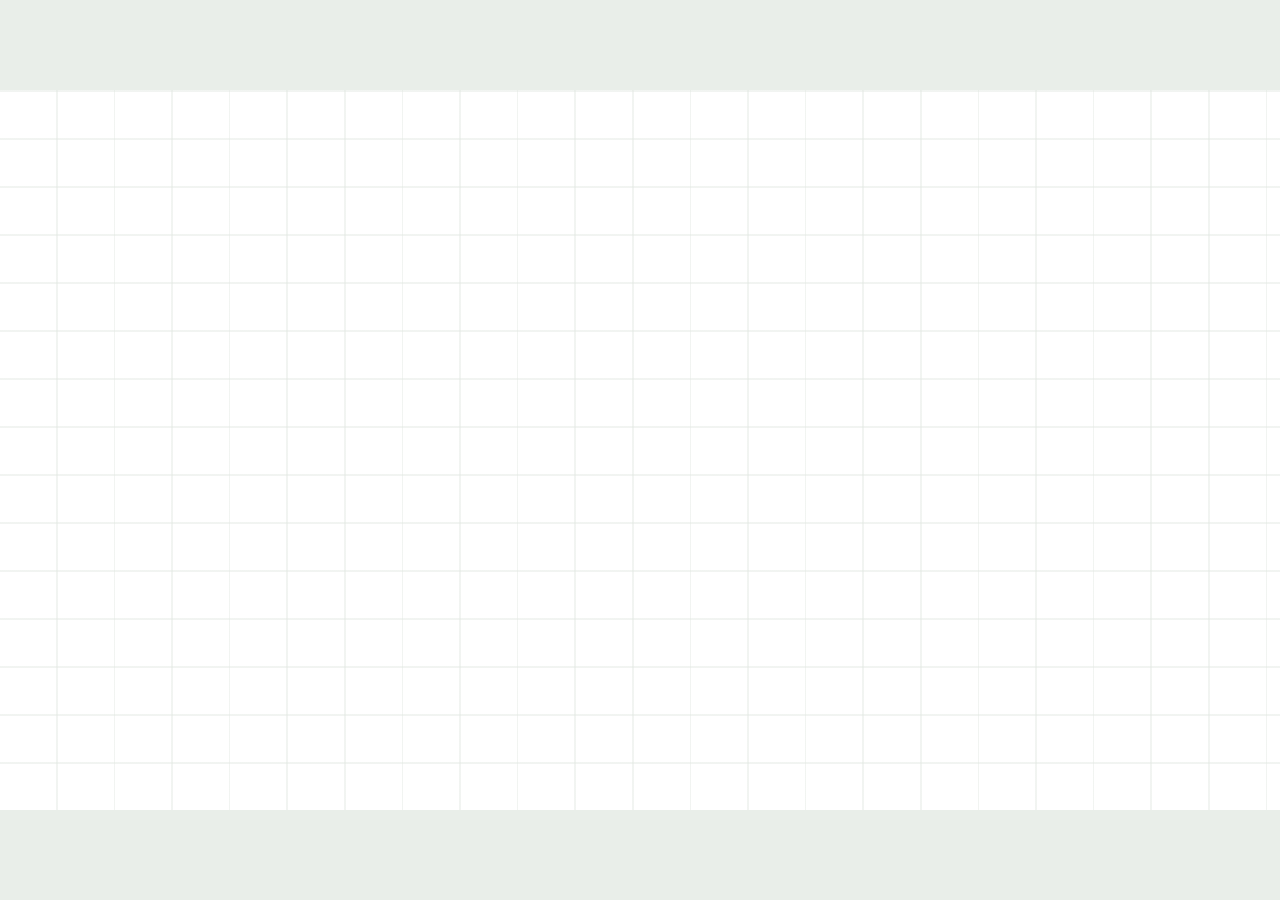
==== commit c8456b6c: "Deck: white intro, logo animation on first click" ====
--- a/index.html
+++ b/index.html
@@ -5,7 +5,7 @@
   <meta name="viewport" content="width=device-width, initial-scale=1">
   <title>UrbanLens · Pitch</title>
   <link rel="icon" href="data:image/svg+xml,%3Csvg xmlns='http://www.w3.org/2000/svg' viewBox='0 0 32 32'%3E%3Crect width='32' height='32' rx='8' fill='%23d4f06a'/%3E%3Ccircle cx='16' cy='14' r='6' fill='none' stroke='%2315272a' stroke-width='3'/%3E%3Cpath d='M16 20v6' stroke='%2315272a' stroke-width='3' stroke-linecap='round'/%3E%3C/svg%3E">
-  <script type="module" crossorigin src="./assets/index-B_OvuTx0.js"></script>
+  <script type="module" crossorigin src="./assets/index-BXnczLAY.js"></script>
   <link rel="stylesheet" crossorigin href="./assets/index-YdGv0RYN.css">
 </head>
 <body>
@@ -15,8 +15,8 @@
   <div class="chrome bottom"><span>UrbanLens · Find the home. Master the neighbourhood.</span><span id="slide-count"></span></div>
   <div class="talk-bar" aria-hidden="true"><i class="talk-fill"></i></div>
 
-<section class="slide s-logo" data-title="Intro: logo animation" data-speaker="ALL" data-seconds="0" data-notes="Opening. The logo animation loops while the room settles. Arrow right to the cover starts the talk.">
-  <iframe class="logo-frame" title="UrbanLens logo animation" src="./logo/?embed" loading="eager"></iframe>
+<section class="slide s-logo" data-hold data-title="Intro: logo animation" data-speaker="ALL" data-seconds="0" data-notes="Opening. The slide stays white. First click or arrow right starts the logo animation; the next arrow right goes to the cover and starts the talk.">
+  <iframe class="logo-frame" title="UrbanLens logo animation" src="./logo/?embed&hold" loading="eager"></iframe>
 </section>
 
 <section class="slide s-cover" data-title="Cover and hook" data-speaker="DAVID" data-seconds="20" data-notes="DAVID: When you look for a flat in Madrid, you see thirty photos of the living room. You see the square metres and the price. What you don't see is the street: the bar downstairs that's open until three, the avenue under your bedroom window, the ten-minute walk to a metro that the listing calls 'well connected'. You find out after you sign. We're UrbanLens: we help renters and buyers choose a home by adding the street around it to every listing.">
